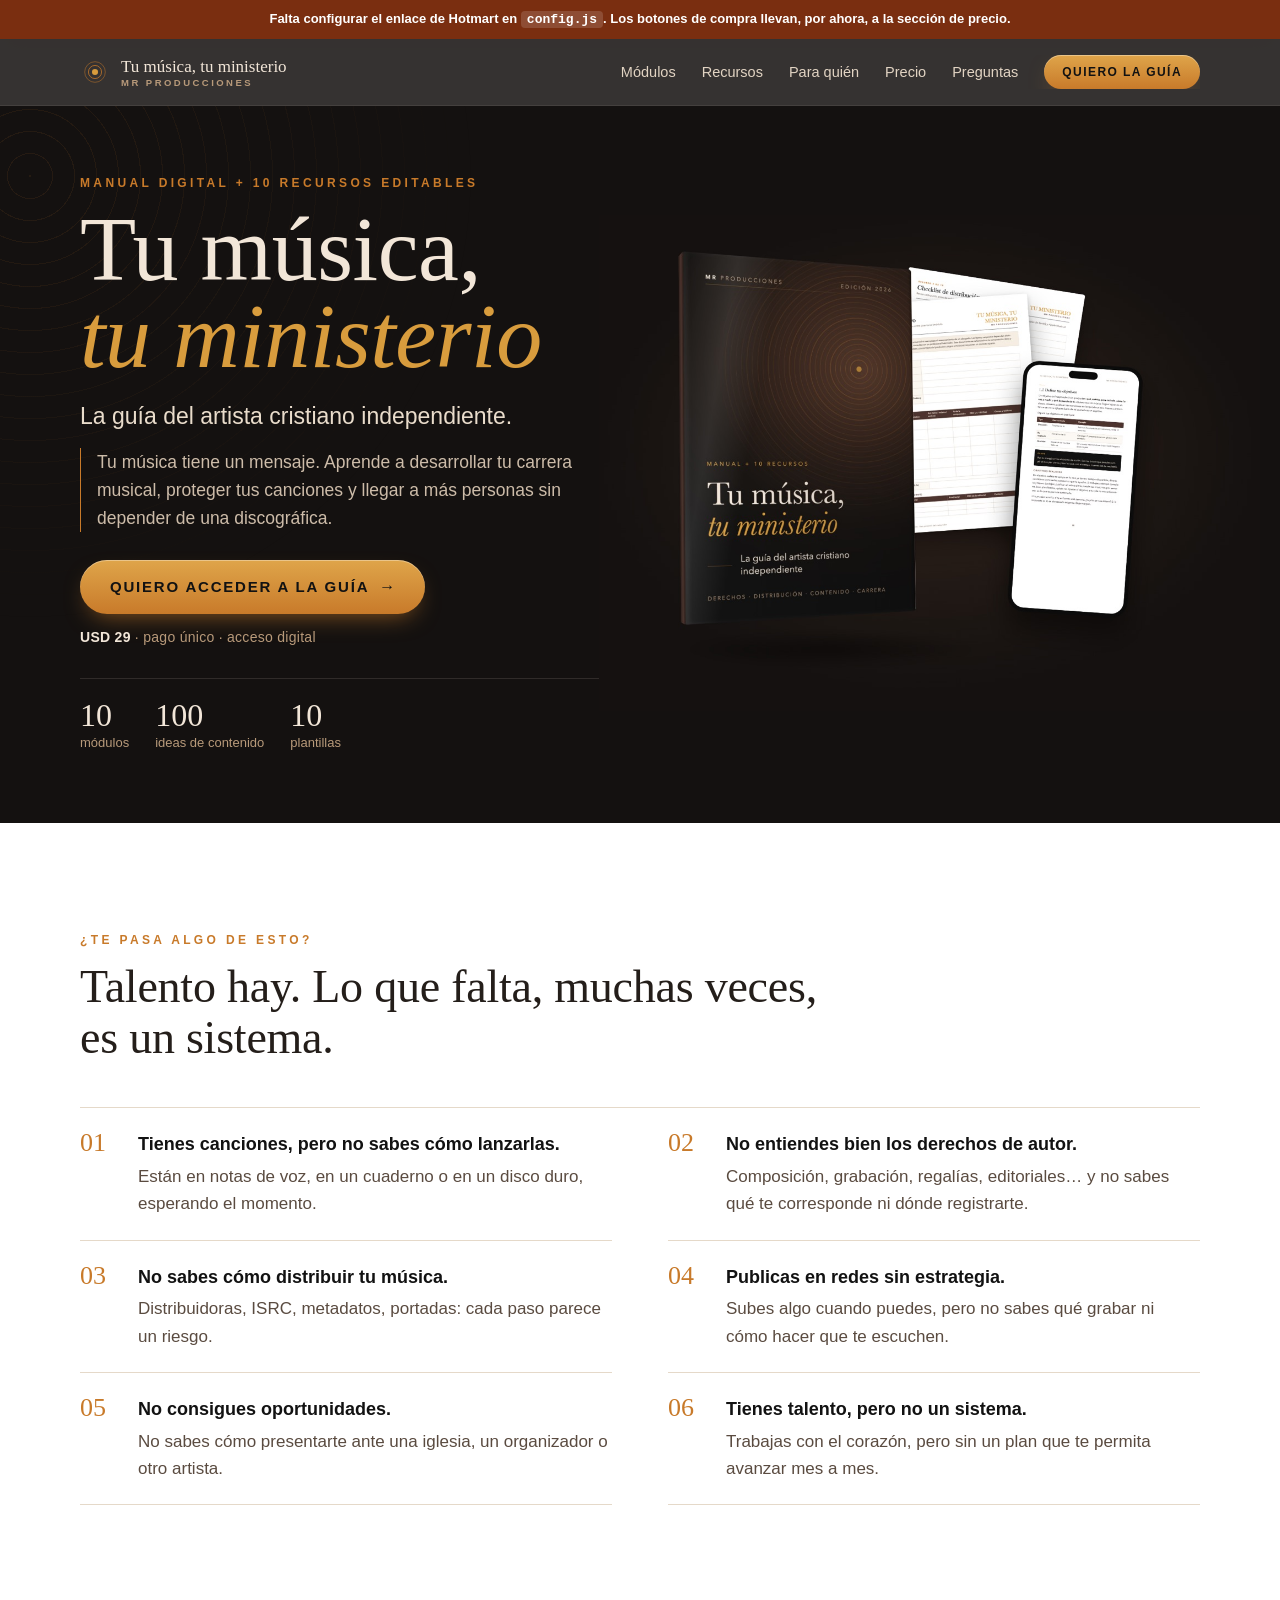
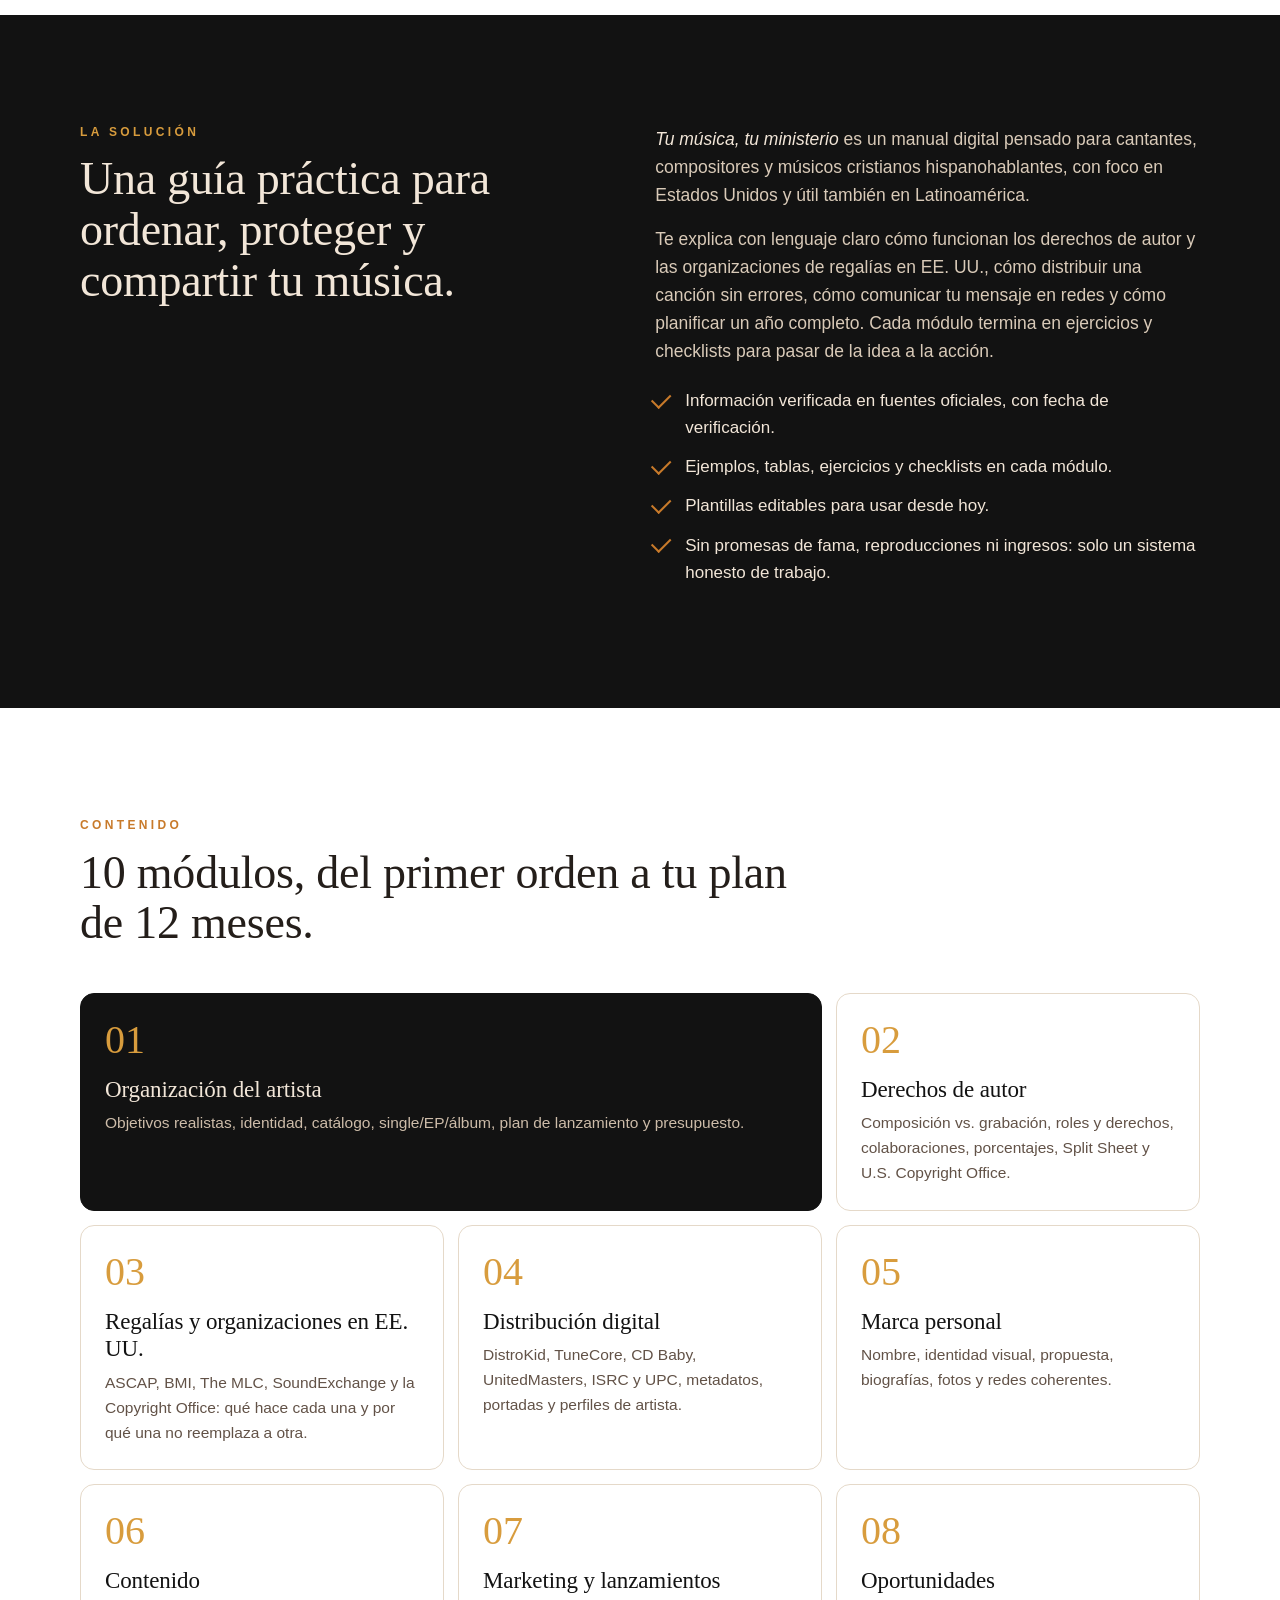
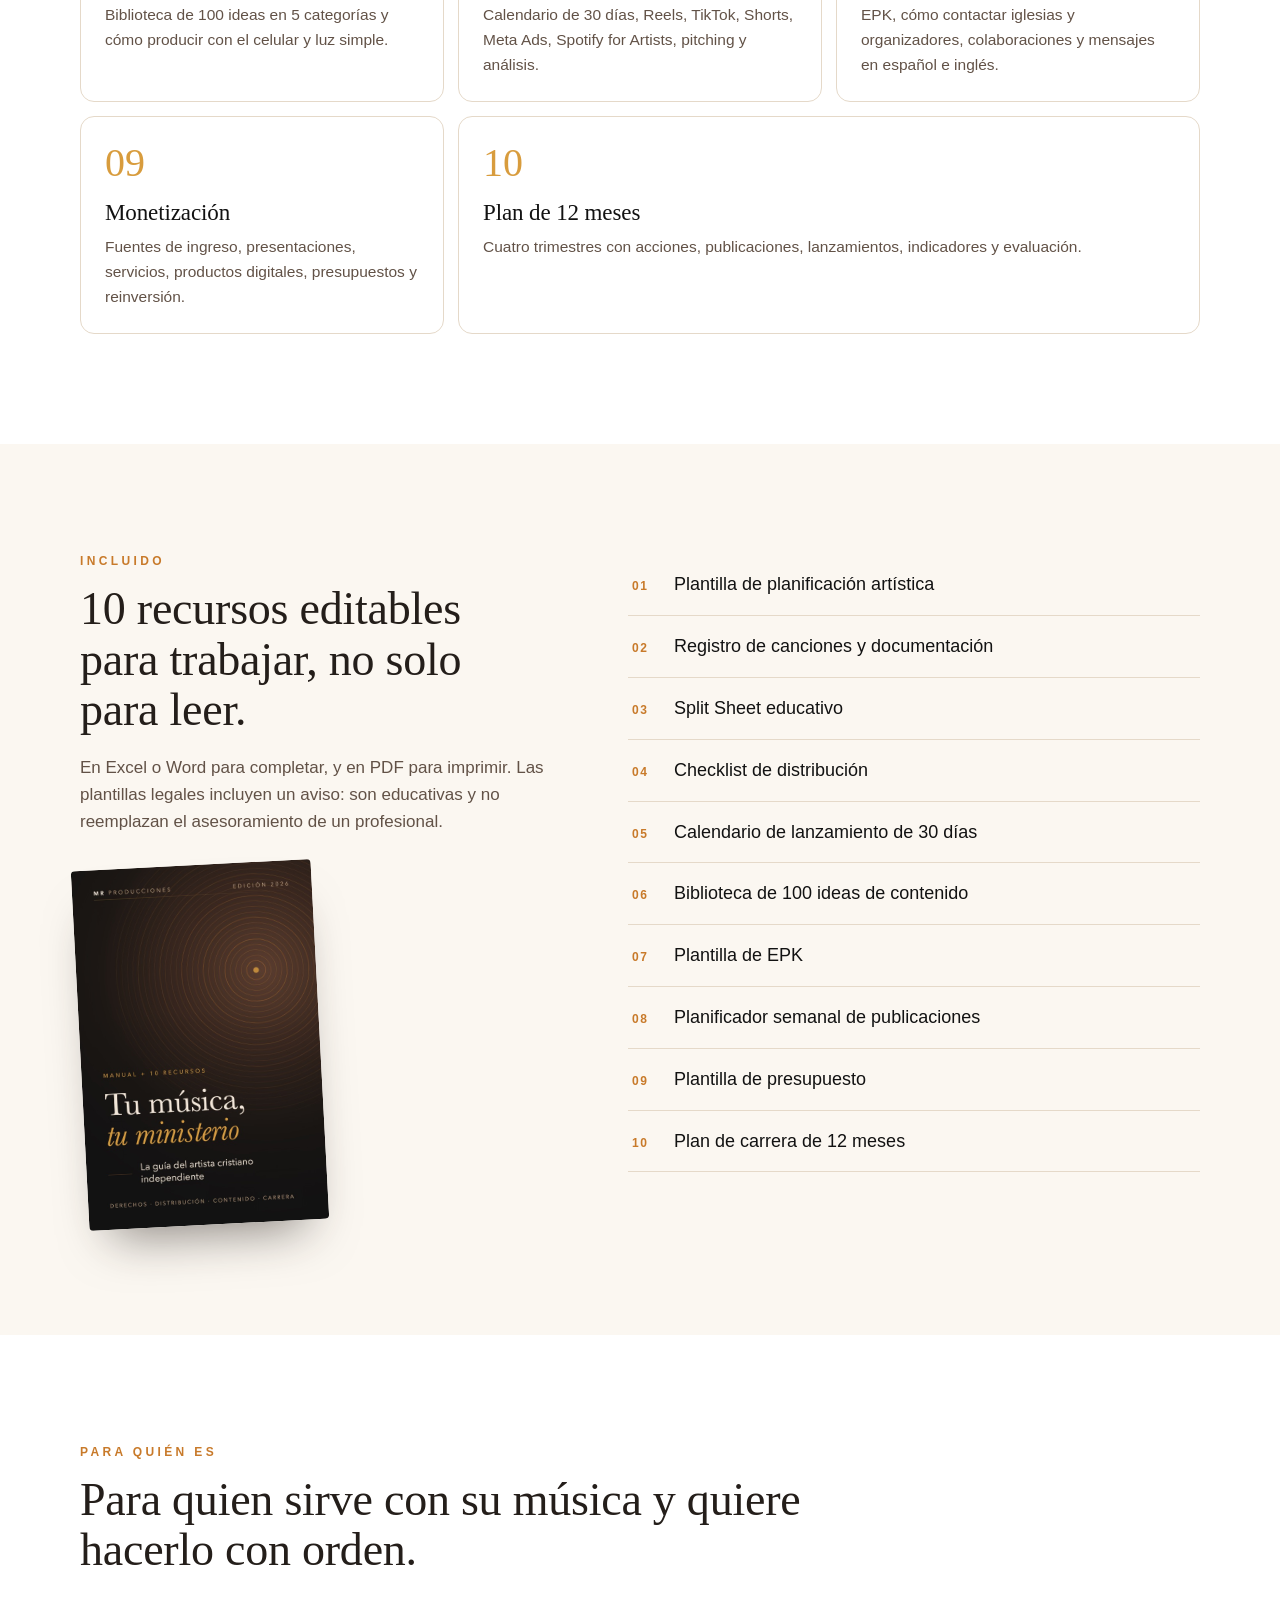
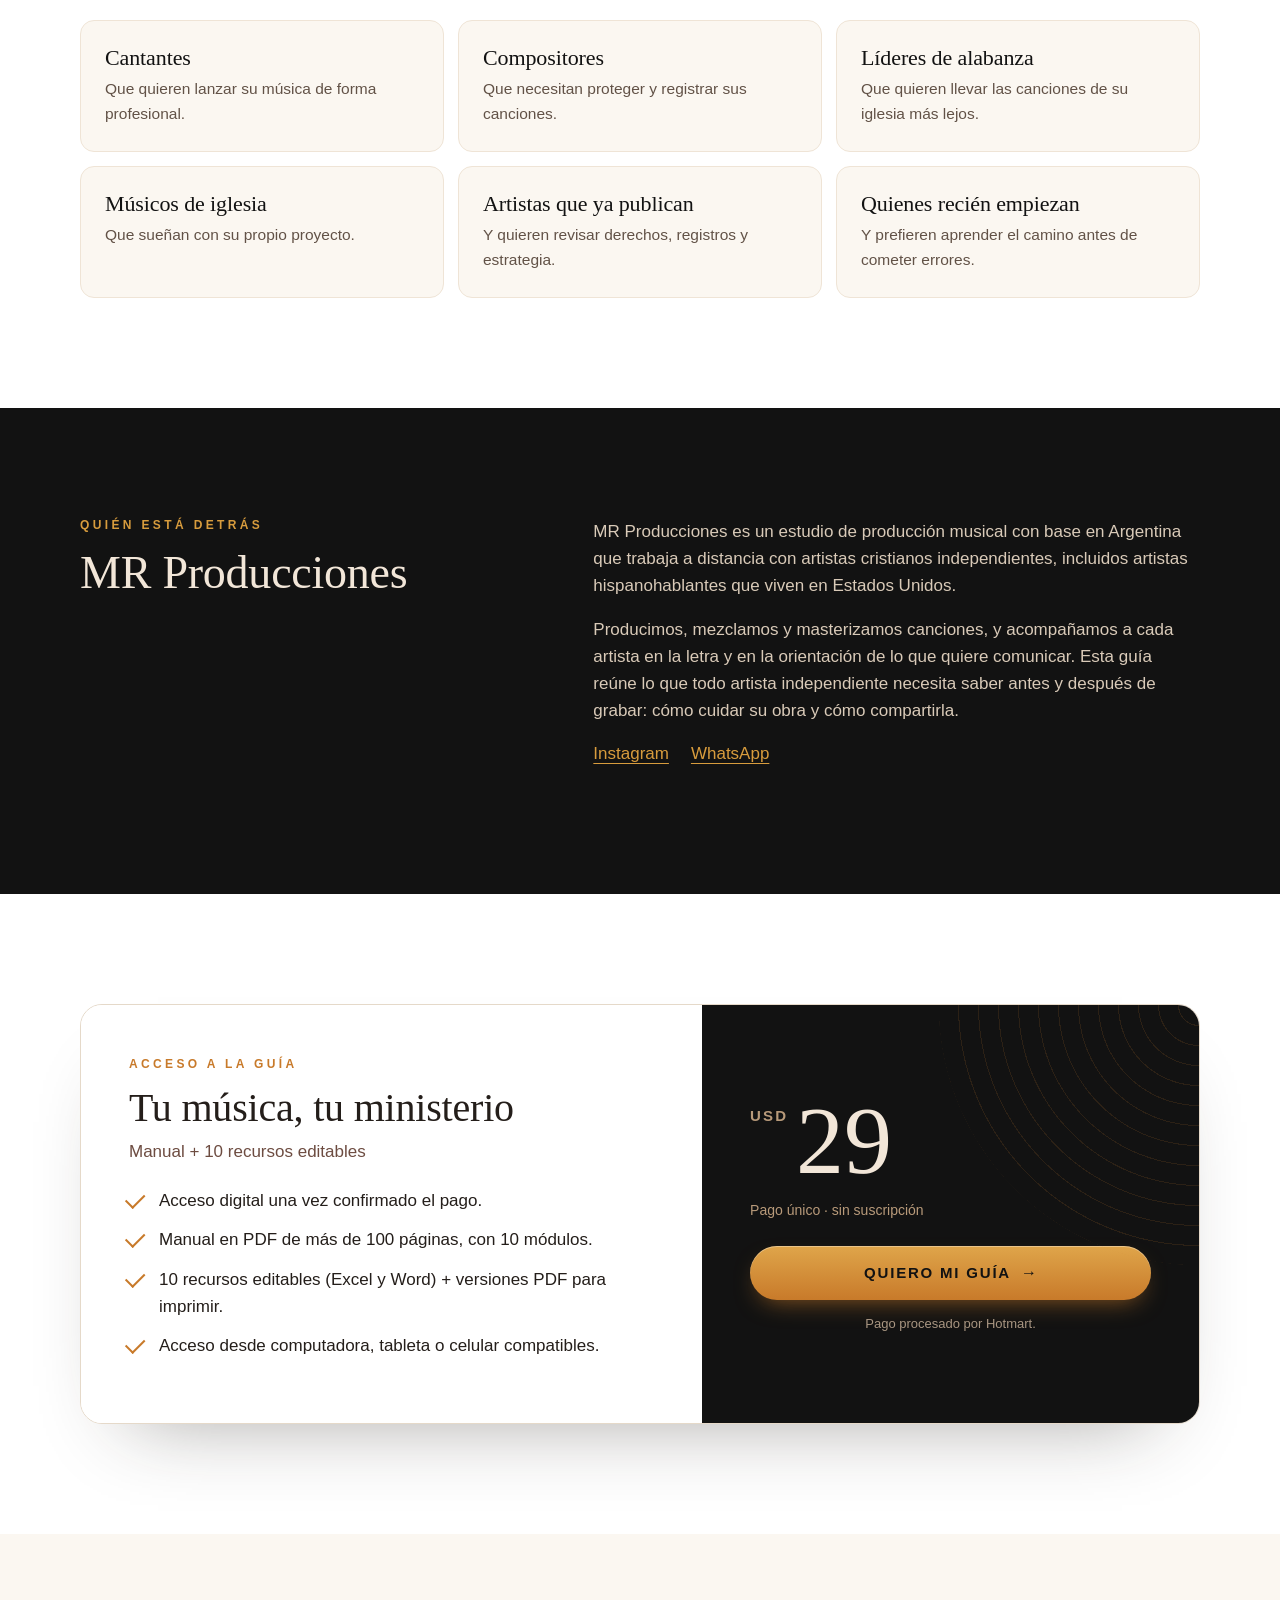
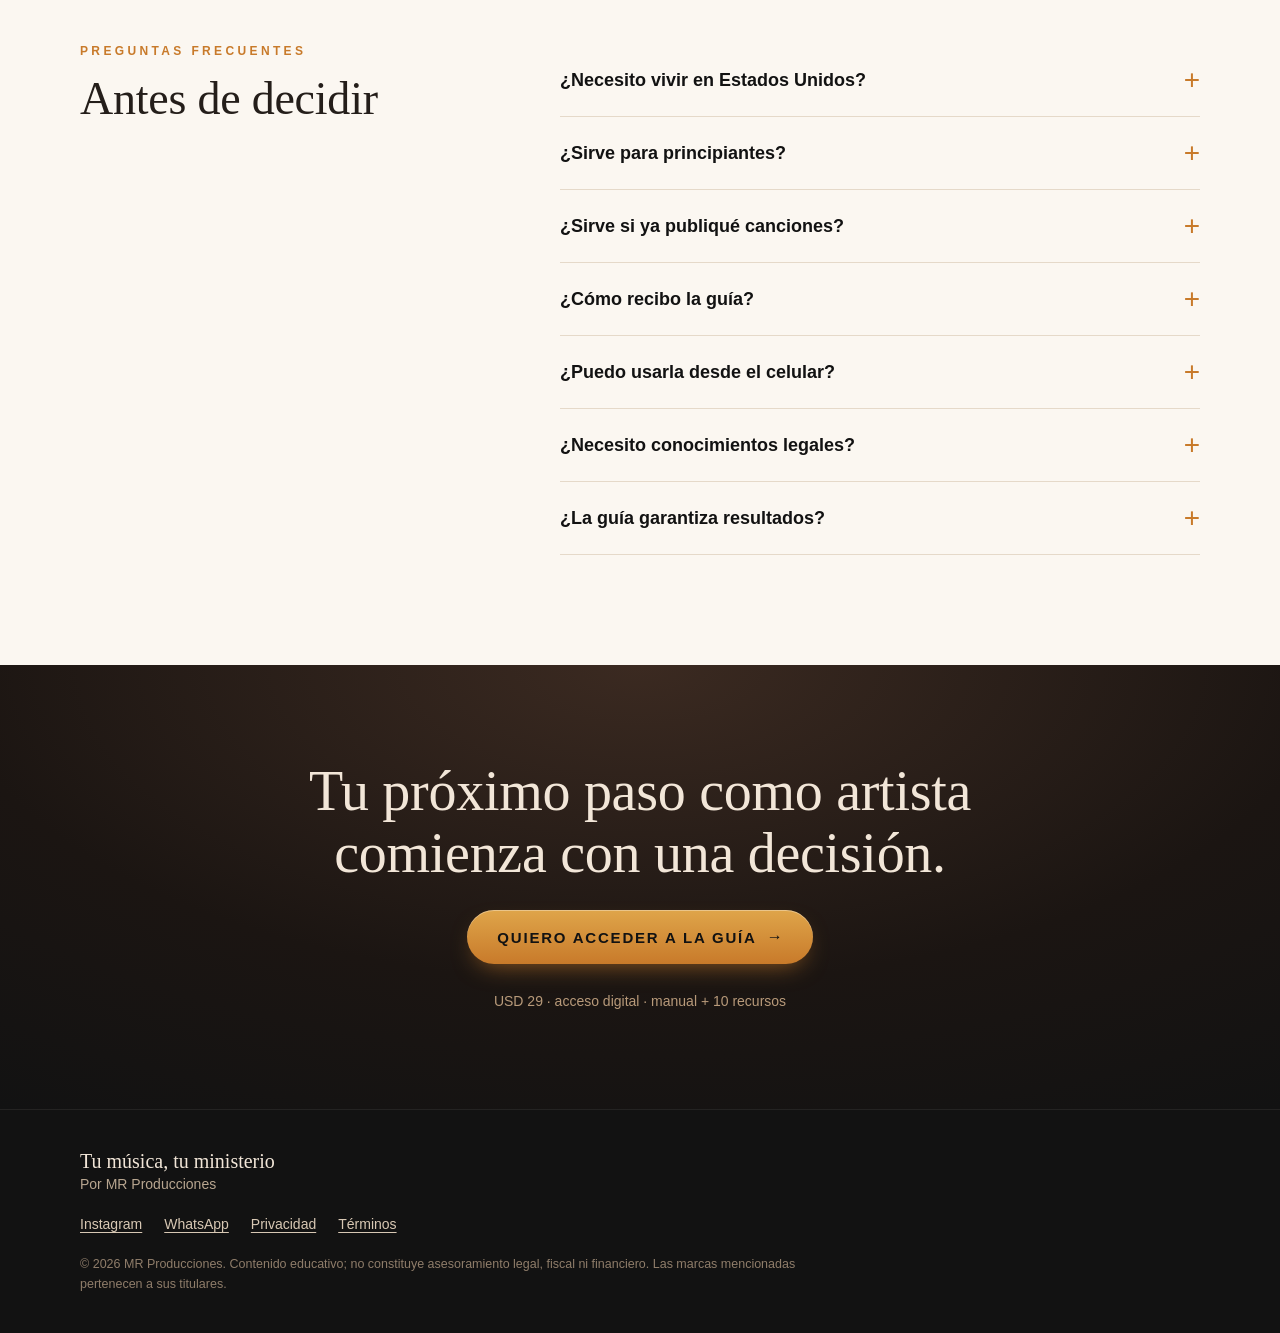
==== index.html @ f60f5663 "Landing Tu música, tu ministerio v1" ====
<!doctype html>
<html lang="es">
<head>
<meta charset="utf-8">
<meta name="viewport" content="width=device-width, initial-scale=1, viewport-fit=cover">
<title>Tu música, tu ministerio — La guía del artista cristiano independiente | MR Producciones</title>
<meta name="description" content="Manual digital de más de 100 páginas y 10 recursos editables para artistas cristianos independientes: derechos de autor, regalías en EE. UU., distribución digital, contenido, lanzamientos y un plan de 12 meses.">
<meta name="theme-color" content="#141110">
<meta name="robots" content="index, follow">
<!-- Open Graph: reemplazá https://mateoemanuelrodriguez0706-hue.github.io/tu-musica-tu-ministerio por la dirección pública final (ver INSTRUCCIONES_PUBLICACION.md) -->
<meta property="og:type" content="website">
<meta property="og:locale" content="es_LA">
<meta property="og:site_name" content="MR Producciones">
<meta property="og:title" content="Tu música, tu ministerio — La guía del artista cristiano independiente">
<meta property="og:description" content="Aprende a proteger tus canciones, distribuir tu música y desarrollar tu carrera sin depender de una discográfica. Manual + 10 recursos.">
<meta property="og:image" content="https://mateoemanuelrodriguez0706-hue.github.io/tu-musica-tu-ministerio/og.jpg">
<meta property="og:image:width" content="1200">
<meta property="og:image:height" content="630">
<meta property="og:url" content="https://mateoemanuelrodriguez0706-hue.github.io/tu-musica-tu-ministerio/">
<meta name="twitter:card" content="summary_large_image">
<link rel="icon" href="favicon.svg" type="image/svg+xml">
<link rel="icon" href="favicon-32.png" sizes="32x32" type="image/png">
<link rel="apple-touch-icon" href="apple-touch-icon.png">
<link rel="preload" href="mockup.jpg" as="image">
<link rel="stylesheet" href="estilos.css?v=1">
<script src="config.js?v=2"></script>
<script type="application/ld+json">
{"@context":"https://schema.org","@type":"Product","name":"Tu música, tu ministerio — La guía del artista cristiano independiente","brand":{"@type":"Brand","name":"MR Producciones"},"description":"Manual digital en PDF y 10 recursos editables para artistas cristianos independientes.","image":"portada.jpg","offers":{"@type":"Offer","price":"29","priceCurrency":"USD","availability":"https://schema.org/InStock"}}
</script>
</head>
<body>
<a class="skip" href="#contenido">Saltar al contenido</a>
<div class="dev-aviso" id="devAviso" hidden>Falta configurar el enlace de Hotmart en <code>config.js</code>. Los botones de compra llevan, por ahora, a la sección de precio.</div>

<header class="nav" id="nav">
  <div class="wrap nav-in">
    <a class="logo" href="#inicio" aria-label="Tu música, tu ministerio — inicio">
      <svg viewBox="0 0 64 64" aria-hidden="true"><g fill="none" stroke="#C87A2A"><circle cx="32" cy="32" r="22" stroke-opacity=".5" stroke-width="2"/><circle cx="32" cy="32" r="14" stroke-opacity=".8" stroke-width="2"/></g><circle cx="32" cy="32" r="6.5" fill="#D89C3D"/></svg>
      <span><b>Tu música, tu ministerio</b><small>MR Producciones</small></span>
    </a>
    <button class="menu-btn" id="menuBtn" aria-expanded="false" aria-controls="menu"><span></span><span></span><span class="sr">Abrir menú</span></button>
    <nav class="menu" id="menu" aria-label="Secciones">
      <a href="#modulos">Módulos</a>
      <a href="#recursos">Recursos</a>
      <a href="#para-quien">Para quién</a>
      <a href="#precio">Precio</a>
      <a href="#preguntas">Preguntas</a>
      <a class="btn btn-sm" data-cta="menu" href="#precio">Quiero la guía</a>
    </nav>
  </div>
</header>

<main id="contenido">
<!-- 1. HERO -->
<section class="hero" id="inicio">
  <div class="wrap hero-grid">
    <div class="hero-txt">
      <p class="kicker">Manual digital + 10 recursos editables</p>
      <h1>Tu música,<em>tu ministerio</em></h1>
      <p class="hero-sub">La guía del artista cristiano independiente.</p>
      <p class="hero-lead">Tu música tiene un mensaje. Aprende a desarrollar tu carrera musical, proteger tus canciones y llegar a más personas sin depender de una discográfica.</p>
      <div class="hero-cta">
        <a class="btn btn-lg" data-cta="hero" href="#precio">Quiero acceder a la guía</a>
        <p class="hero-price"><span data-precio>USD 29</span> · pago único · acceso digital</p>
      </div>
      <ul class="hero-facts" aria-label="Qué incluye">
        <li><b>10</b> módulos</li><li><b>100</b> ideas de contenido</li><li><b>10</b> plantillas</li>
      </ul>
    </div>
    <div class="hero-img">
      <img src="mockup.jpg" width="1200" height="900" alt="Manual «Tu música, tu ministerio» junto a dos plantillas impresas y un celular mostrando una página del manual" fetchpriority="high">
    </div>
  </div>
</section>

<!-- 2. PROBLEMAS -->
<section class="sec claro" id="problemas">
  <div class="wrap">
    <div class="sec-head">
      <p class="kicker">¿Te pasa algo de esto?</p>
      <h2>Talento hay. Lo que falta, muchas veces, es un sistema.</h2>
    </div>
    <ol class="probs">
      <li><span>01</span><p><b>Tienes canciones, pero no sabes cómo lanzarlas.</b> Están en notas de voz, en un cuaderno o en un disco duro, esperando el momento.</p></li>
      <li><span>02</span><p><b>No entiendes bien los derechos de autor.</b> Composición, grabación, regalías, editoriales… y no sabes qué te corresponde ni dónde registrarte.</p></li>
      <li><span>03</span><p><b>No sabes cómo distribuir tu música.</b> Distribuidoras, ISRC, metadatos, portadas: cada paso parece un riesgo.</p></li>
      <li><span>04</span><p><b>Publicas en redes sin estrategia.</b> Subes algo cuando puedes, pero no sabes qué grabar ni cómo hacer que te escuchen.</p></li>
      <li><span>05</span><p><b>No consigues oportunidades.</b> No sabes cómo presentarte ante una iglesia, un organizador o otro artista.</p></li>
      <li><span>06</span><p><b>Tienes talento, pero no un sistema.</b> Trabajas con el corazón, pero sin un plan que te permita avanzar mes a mes.</p></li>
    </ol>
  </div>
</section>

<!-- 3. SOLUCIÓN -->
<section class="sec oscuro" id="solucion">
  <div class="wrap sol-grid">
    <div>
      <p class="kicker">La solución</p>
      <h2>Una guía práctica para ordenar, proteger y compartir tu música.</h2>
    </div>
    <div class="sol-txt">
      <p><em>Tu música, tu ministerio</em> es un manual digital pensado para cantantes, compositores y músicos cristianos hispanohablantes, con foco en Estados Unidos y útil también en Latinoamérica.</p>
      <p>Te explica con lenguaje claro cómo funcionan los derechos de autor y las organizaciones de regalías en EE. UU., cómo distribuir una canción sin errores, cómo comunicar tu mensaje en redes y cómo planificar un año completo. Cada módulo termina en ejercicios y checklists para pasar de la idea a la acción.</p>
      <ul class="tick">
        <li>Información verificada en fuentes oficiales, con fecha de verificación.</li>
        <li>Ejemplos, tablas, ejercicios y checklists en cada módulo.</li>
        <li>Plantillas editables para usar desde hoy.</li>
        <li>Sin promesas de fama, reproducciones ni ingresos: solo un sistema honesto de trabajo.</li>
      </ul>
    </div>
  </div>
</section>

<!-- 4. MÓDULOS -->
<section class="sec claro" id="modulos">
  <div class="wrap">
    <div class="sec-head">
      <p class="kicker">Contenido</p>
      <h2>10 módulos, del primer orden a tu plan de 12 meses.</h2>
    </div>
    <div class="mods">
      <article class="mod"><span class="n">01</span><h3>Organización del artista</h3><p>Objetivos realistas, identidad, catálogo, single/EP/álbum, plan de lanzamiento y presupuesto.</p></article>
      <article class="mod"><span class="n">02</span><h3>Derechos de autor</h3><p>Composición vs. grabación, roles y derechos, colaboraciones, porcentajes, Split Sheet y U.S. Copyright Office.</p></article>
      <article class="mod"><span class="n">03</span><h3>Regalías y organizaciones en EE. UU.</h3><p>ASCAP, BMI, The MLC, SoundExchange y la Copyright Office: qué hace cada una y por qué una no reemplaza a otra.</p></article>
      <article class="mod"><span class="n">04</span><h3>Distribución digital</h3><p>DistroKid, TuneCore, CD Baby, UnitedMasters, ISRC y UPC, metadatos, portadas y perfiles de artista.</p></article>
      <article class="mod"><span class="n">05</span><h3>Marca personal</h3><p>Nombre, identidad visual, propuesta, biografías, fotos y redes coherentes.</p></article>
      <article class="mod"><span class="n">06</span><h3>Contenido</h3><p>Biblioteca de 100 ideas en 5 categorías y cómo producir con el celular y luz simple.</p></article>
      <article class="mod"><span class="n">07</span><h3>Marketing y lanzamientos</h3><p>Calendario de 30 días, Reels, TikTok, Shorts, Meta Ads, Spotify for Artists, pitching y análisis.</p></article>
      <article class="mod"><span class="n">08</span><h3>Oportunidades</h3><p>EPK, cómo contactar iglesias y organizadores, colaboraciones y mensajes en español e inglés.</p></article>
      <article class="mod"><span class="n">09</span><h3>Monetización</h3><p>Fuentes de ingreso, presentaciones, servicios, productos digitales, presupuestos y reinversión.</p></article>
      <article class="mod"><span class="n">10</span><h3>Plan de 12 meses</h3><p>Cuatro trimestres con acciones, publicaciones, lanzamientos, indicadores y evaluación.</p></article>
    </div>
  </div>
</section>

<!-- 5. RECURSOS -->
<section class="sec crema" id="recursos">
  <div class="wrap rec-grid">
    <div class="rec-head">
      <p class="kicker">Incluido</p>
      <h2>10 recursos editables para trabajar, no solo para leer.</h2>
      <p>En Excel o Word para completar, y en PDF para imprimir. Las plantillas legales incluyen un aviso: son educativas y no reemplazan el asesoramiento de un profesional.</p>
      <img src="portada.jpg" width="600" height="900" alt="Portada del manual Tu música, tu ministerio" loading="lazy" class="rec-cover">
    </div>
    <ol class="recs">
      <li><span>01</span>Plantilla de planificación artística</li>
      <li><span>02</span>Registro de canciones y documentación</li>
      <li><span>03</span>Split Sheet educativo</li>
      <li><span>04</span>Checklist de distribución</li>
      <li><span>05</span>Calendario de lanzamiento de 30 días</li>
      <li><span>06</span>Biblioteca de 100 ideas de contenido</li>
      <li><span>07</span>Plantilla de EPK</li>
      <li><span>08</span>Planificador semanal de publicaciones</li>
      <li><span>09</span>Plantilla de presupuesto</li>
      <li><span>10</span>Plan de carrera de 12 meses</li>
    </ol>
  </div>
</section>

<!-- 6. PARA QUIÉN -->
<section class="sec claro" id="para-quien">
  <div class="wrap">
    <div class="sec-head">
      <p class="kicker">Para quién es</p>
      <h2>Para quien sirve con su música y quiere hacerlo con orden.</h2>
    </div>
    <ul class="who">
      <li><h3>Cantantes</h3><p>Que quieren lanzar su música de forma profesional.</p></li>
      <li><h3>Compositores</h3><p>Que necesitan proteger y registrar sus canciones.</p></li>
      <li><h3>Líderes de alabanza</h3><p>Que quieren llevar las canciones de su iglesia más lejos.</p></li>
      <li><h3>Músicos de iglesia</h3><p>Que sueñan con su propio proyecto.</p></li>
      <li><h3>Artistas que ya publican</h3><p>Y quieren revisar derechos, registros y estrategia.</p></li>
      <li><h3>Quienes recién empiezan</h3><p>Y prefieren aprender el camino antes de cometer errores.</p></li>
    </ul>
  </div>
</section>

<!-- 7. SOBRE MR -->
<section class="sec oscuro" id="sobre">
  <div class="wrap sobre-grid">
    <div><p class="kicker">Quién está detrás</p><h2>MR Producciones</h2></div>
    <div class="sobre-txt">
      <p>MR Producciones es un estudio de producción musical con base en Argentina que trabaja a distancia con artistas cristianos independientes, incluidos artistas hispanohablantes que viven en Estados Unidos.</p>
      <p>Producimos, mezclamos y masterizamos canciones, y acompañamos a cada artista en la letra y en la orientación de lo que quiere comunicar. Esta guía reúne lo que todo artista independiente necesita saber antes y después de grabar: cómo cuidar su obra y cómo compartirla.</p>
      <p class="sobre-links"><a data-ig href="#" target="_blank" rel="noopener" hidden>Instagram</a><a data-wa href="#" target="_blank" rel="noopener" hidden>WhatsApp</a><a data-email href="#" hidden>Correo</a></p>
    </div>
  </div>
</section>

<!-- 8. PRECIO -->
<section class="sec claro" id="precio">
  <div class="wrap">
    <div class="precio-card">
      <div class="pc-izq">
        <p class="kicker">Acceso a la guía</p>
        <h2>Tu música, tu ministerio</h2>
        <p class="pc-sub">Manual + 10 recursos editables</p>
        <ul class="tick">
          <li>Acceso digital una vez confirmado el pago.</li>
          <li>Manual en PDF de más de 100 páginas, con 10 módulos.</li>
          <li>10 recursos editables (Excel y Word) + versiones PDF para imprimir.</li>
          <li>Acceso desde computadora, tableta o celular compatibles.</li>
        </ul>
      </div>
      <div class="pc-der">
        <p class="oferta" id="oferta" hidden></p>
        <p class="pc-reg" id="precioRegular" hidden></p>
        <p class="pc-precio"><span class="cur">USD</span><span class="num" data-precio-num>29</span></p>
        <p class="pc-nota">Pago único · sin suscripción</p>
        <a class="btn btn-lg btn-full" data-cta="precio" href="#precio">Quiero mi guía</a>
        <p class="pc-seg">Pago procesado por Hotmart.</p>
      </div>
    </div>
  </div>
</section>

<!-- 9. FAQ -->
<section class="sec crema" id="preguntas">
  <div class="wrap faq-grid">
    <div><p class="kicker">Preguntas frecuentes</p><h2>Antes de decidir</h2></div>
    <div class="faq">
      <details><summary>¿Necesito vivir en Estados Unidos?</summary><p>No. La guía explica con detalle el sistema de EE. UU. (Copyright Office, ASCAP, BMI, The MLC y SoundExchange) porque es donde vive gran parte del público objetivo, pero la distribución, la marca, el contenido, los lanzamientos, las oportunidades y la planificación sirven en cualquier país. Si vives fuera de EE. UU., la guía te indica qué averiguar en tu país.</p></details>
      <details><summary>¿Sirve para principiantes?</summary><p>Sí. Está escrita en lenguaje claro, con ejemplos y ejercicios. No necesitas experiencia previa en la industria.</p></details>
      <details><summary>¿Sirve si ya publiqué canciones?</summary><p>Sí. Te ayuda a revisar si tus canciones están bien registradas, si tus metadatos son consistentes, a ordenar tu catálogo y a planificar tus próximos lanzamientos.</p></details>
      <details><summary>¿Cómo recibo la guía?</summary><p>La compra se procesa en Hotmart. Una vez confirmado el pago, recibes el acceso al material digital por los medios que indica la plataforma.</p></details>
      <details><summary>¿Puedo usarla desde el celular?</summary><p>Sí. El manual está en PDF y se puede leer en celulares, tabletas y computadoras compatibles. Para completar las plantillas editables es más cómodo usar una computadora, aunque también puedes usar las versiones PDF para imprimir.</p></details>
      <details><summary>¿Necesito conocimientos legales?</summary><p>No. Los conceptos se explican desde cero. La guía es educativa y no reemplaza el asesoramiento de un abogado o contador para tu caso particular.</p></details>
      <details><summary>¿La guía garantiza resultados?</summary><p>No. Nadie puede garantizar reproducciones, seguidores, ingresos ni ingreso a playlists. La guía te da conocimiento, herramientas y un plan de trabajo; los resultados dependen de muchos factores, como la calidad de tus canciones, tu constancia y tu público.</p></details>
    </div>
  </div>
</section>

<!-- 10. CTA FINAL -->
<section class="final">
  <div class="wrap final-in">
    <h2>Tu próximo paso como artista comienza con una decisión.</h2>
    <a class="btn btn-lg" data-cta="final" href="#precio">Quiero acceder a la guía</a>
    <p><span data-precio>USD 29</span> · acceso digital · manual + 10 recursos</p>
  </div>
</section>
</main>

<footer class="foot">
  <div class="wrap foot-in">
    <div class="foot-brand"><b>Tu música, tu ministerio</b><span>Por MR Producciones</span></div>
    <div class="foot-links">
      <a data-ig href="#" target="_blank" rel="noopener" hidden>Instagram</a>
      <a data-wa href="#" target="_blank" rel="noopener" hidden>WhatsApp</a>
      <a data-email href="#" hidden>Contacto</a>
      <a href="privacidad.html">Privacidad</a>
      <a href="terminos.html">Términos</a>
      <button type="button" class="linklike" id="cookiePrefs" hidden>Preferencias de cookies</button>
    </div>
    <p class="foot-legal">© <span id="anio">2026</span> MR Producciones. Contenido educativo; no constituye asesoramiento legal, fiscal ni financiero. Las marcas mencionadas pertenecen a sus titulares.</p>
  </div>
</footer>

<div class="sticky-cta" id="stickyCta" aria-hidden="true">
  <span><b data-precio>USD 29</b> · Manual + 10 recursos</span>
  <a class="btn btn-sm" data-cta="sticky" href="#precio" tabindex="-1">Quiero mi guía</a>
</div>

<div class="cookies" id="cookies" role="dialog" aria-live="polite" aria-label="Aviso de cookies" hidden>
  <p>Usamos cookies de medición (como el píxel de Meta) para saber cómo se usa la página y mejorar nuestros anuncios. Solo se activan si aceptas. Más información en la <a href="privacidad.html">política de privacidad</a>.</p>
  <div><button class="btn btn-sm btn-ghost" id="ckNo">Rechazar</button><button class="btn btn-sm" id="ckSi">Aceptar</button></div>
</div>

<script src="main.js?v=1" defer></script>
</body>
</html>
---- estilos.css ----
/* Tu música, tu ministerio — landing (mobile-first) */
:root{
  --carbon:#121212; --noche:#141110; --grafito:#3A3A3A; --espresso:#4E342E; --cacao:#6D4C41;
  --ambar:#C87A2A; --dorado:#D89C3D; --arena:#B89A7A; --crema:#F2E6D8;
  --tinta:#241e1a; --papel:#FBF7F1; --linea:#E5D9C9;
  --serif:Baskerville,"Baskerville Old Face","Hoefler Text",Georgia,"Times New Roman",serif;
  --sans:"Avenir Next",Avenir,"Segoe UI",Roboto,"Helvetica Neue",Arial,sans-serif;
  --r:14px;
}
*{box-sizing:border-box}
html{scroll-behavior:smooth;-webkit-text-size-adjust:100%}
@media (prefers-reduced-motion:reduce){html{scroll-behavior:auto}*{transition:none!important;animation:none!important}}
body{margin:0;font:400 17px/1.6 var(--sans);color:var(--tinta);background:#fff;-webkit-font-smoothing:antialiased}
img{max-width:100%;height:auto;display:block}
a{color:inherit}
.wrap{width:min(1120px,100% - 40px);margin-inline:auto}
.sr{position:absolute;width:1px;height:1px;overflow:hidden;clip:rect(0 0 0 0)}
.skip{position:absolute;left:-999px;top:8px;background:#fff;padding:8px 12px;z-index:100}
.skip:focus{left:8px}
:focus-visible{outline:2px solid var(--dorado);outline-offset:3px;border-radius:4px}

.kicker{font:600 12px/1.3 var(--sans);letter-spacing:.28em;text-transform:uppercase;color:var(--ambar);margin:0 0 14px}
h1,h2,h3{font-family:var(--serif);font-weight:400;margin:0;letter-spacing:-.005em}
h2{font-size:clamp(30px,5.4vw,46px);line-height:1.1}
h3{font-size:22px;line-height:1.2}

/* botones */
.btn{display:inline-flex;align-items:center;justify-content:center;gap:10px;font:700 14px/1 var(--sans);letter-spacing:.12em;text-transform:uppercase;text-decoration:none;
  color:var(--carbon);background:linear-gradient(180deg,#DFA54A,#C87A2A);border:0;border-radius:999px;padding:16px 26px;cursor:pointer;
  box-shadow:0 10px 24px -10px rgba(200,122,42,.7),inset 0 1px 0 rgba(255,255,255,.35);transition:transform .15s ease,box-shadow .15s ease,filter .15s}
.btn:hover{transform:translateY(-1px);filter:brightness(1.05);box-shadow:0 14px 28px -10px rgba(200,122,42,.8),inset 0 1px 0 rgba(255,255,255,.35)}
.btn:active{transform:translateY(0)}
.btn::after{content:"→";font-size:16px;letter-spacing:0;transition:transform .15s}
.btn:hover::after{transform:translateX(3px)}
.btn-sm{padding:11px 18px;font-size:12px}
.btn-sm::after{display:none}
.btn-lg{padding:19px 30px;font-size:15px}
.btn-full{width:100%}
.btn-ghost{background:transparent;color:var(--crema);box-shadow:inset 0 0 0 1px rgba(242,230,216,.4)}
.linklike{background:none;border:0;padding:0;font:inherit;color:inherit;text-decoration:underline;cursor:pointer}

/* aviso de configuración */
.dev-aviso{background:#7a2e10;color:#fff;font:600 13px/1.4 var(--sans);padding:10px 20px;text-align:center}
.dev-aviso code{background:rgba(255,255,255,.15);padding:1px 6px;border-radius:4px}

/* navegación */
.nav{position:sticky;top:0;z-index:50;background:rgba(20,17,16,.86);backdrop-filter:saturate(1.3) blur(12px);-webkit-backdrop-filter:saturate(1.3) blur(12px);border-bottom:1px solid rgba(242,230,216,.08);color:var(--crema)}
.nav-in{display:flex;align-items:center;justify-content:space-between;height:66px}
.logo{display:flex;align-items:center;gap:11px;text-decoration:none}
.logo svg{width:30px;height:30px;flex:none}
.logo span{display:flex;flex-direction:column;line-height:1.15}
.logo b{font:400 17px var(--serif)}
.logo small{font:600 9.5px var(--sans);letter-spacing:.26em;text-transform:uppercase;color:var(--arena)}
.menu-btn{position:relative;width:44px;height:44px;border:0;background:none;padding:0;cursor:pointer}
.menu-btn span:not(.sr){position:absolute;left:11px;right:11px;height:1.5px;background:var(--crema);transition:transform .2s,top .2s}
.menu-btn span:nth-child(1){top:18px}
.menu-btn span:nth-child(2){top:25px}
.menu-btn[aria-expanded="true"] span:nth-child(1){top:21.5px;transform:rotate(45deg)}
.menu-btn[aria-expanded="true"] span:nth-child(2){top:21.5px;transform:rotate(-45deg)}
.menu{position:absolute;top:100%;left:0;right:0;max-height:calc(100vh - 66px);overflow:auto;background:var(--noche);padding:12px 20px 24px;display:none;flex-direction:column;gap:4px;border-bottom:1px solid rgba(242,230,216,.1)}
.menu.open{display:flex}
.menu a:not(.btn){text-decoration:none;padding:13px 0;font-size:17px;border-bottom:1px solid rgba(242,230,216,.08)}
.menu .btn{margin-top:14px}
@media (min-width:900px){
  .menu-btn{display:none}
  .menu{position:static;display:flex;flex-direction:row;align-items:center;gap:26px;padding:0;background:none;border:0}
  .menu a:not(.btn){padding:0;border:0;font-size:14.5px;color:#e2d4c3}
  .menu a:not(.btn):hover{color:#fff}
  .menu .btn{margin:0}
}

/* hero */
.hero{background:var(--noche);color:var(--crema);overflow:hidden;position:relative}
.hero::before{content:"";position:absolute;width:900px;height:900px;left:-420px;top:-380px;border-radius:50%;
  background:repeating-radial-gradient(circle,rgba(200,122,42,.10) 0 1px,transparent 1px 22px);mask-image:radial-gradient(closest-side,#000,transparent);-webkit-mask-image:radial-gradient(closest-side,#000,transparent);pointer-events:none}
.hero-grid{display:grid;gap:12px;padding:46px 0 40px;position:relative}
.hero h1{font-size:clamp(48px,11vw,92px);line-height:.95;color:var(--crema)}
.hero h1 em{display:block;color:var(--dorado);font-style:italic}
.hero-sub{font:400 clamp(19px,2.6vw,23px)/1.35 var(--sans);color:#e9dccb;margin:20px 0 0}
.hero-lead{font-size:17.5px;color:#cdbca9;max-width:520px;margin:16px 0 0;padding-left:16px;border-left:1.5px solid var(--ambar)}
.hero-cta{margin-top:28px;display:flex;flex-direction:column;align-items:flex-start;gap:12px}
.hero-price{margin:0;font-size:14px;color:var(--arena);letter-spacing:.02em}
.hero-price span{color:var(--crema);font-weight:600}
.hero-facts{list-style:none;padding:0;margin:30px 0 0;display:flex;gap:26px;border-top:1px solid rgba(242,230,216,.12);padding-top:20px}
.hero-facts li{font-size:13px;color:var(--arena);line-height:1.2}
.hero-facts b{display:block;font:400 32px/1 var(--serif);color:var(--crema);margin-bottom:4px}
.hero-img{margin:6px -20px 0}
.hero-img img{width:100%}
@media (min-width:960px){
  .hero-grid{grid-template-columns:1fr 1.1fr;align-items:center;gap:10px;padding:70px 0 72px}
  .hero-img{margin:0 -60px 0 -20px}
}

/* secciones */
.sec{padding:76px 0}
@media (min-width:900px){.sec{padding:110px 0}}
.claro{background:#fff}
.crema{background:var(--papel)}
.oscuro{background:var(--carbon);color:var(--crema)}
.oscuro .kicker{color:var(--dorado)}
.sec-head{max-width:760px;margin-bottom:44px}

/* problemas */
.probs{list-style:none;margin:0;padding:0;display:grid;gap:0;border-top:1px solid var(--linea)}
.probs li{display:grid;grid-template-columns:52px 1fr;gap:6px;padding:22px 0;border-bottom:1px solid var(--linea)}
.probs span{font:400 26px/1 var(--serif);color:var(--ambar)}
.probs p{margin:0;color:#5a4b40}
.probs b{display:block;color:var(--carbon);font-weight:600;font-size:18px;margin-bottom:4px}
@media (min-width:800px){.probs{grid-template-columns:1fr 1fr;column-gap:56px}.probs li:nth-child(2){border-top:0}}

/* solución */
.sol-grid{display:grid;gap:28px}
.sol-txt p{color:#d9cab8;margin:0 0 16px;font-size:17.5px}
.sol-txt em{color:var(--crema)}
.tick{list-style:none;padding:0;margin:22px 0 0}
.tick li{position:relative;padding-left:30px;margin:0 0 12px}
.tick li::before{content:"";position:absolute;left:0;top:.52em;width:16px;height:9px;border-left:2px solid var(--ambar);border-bottom:2px solid var(--ambar);transform:rotate(-45deg) translateY(-4px)}
@media (min-width:900px){.sol-grid{grid-template-columns:1fr 1.1fr;gap:80px}}

/* módulos */
.mods{display:grid;gap:14px}
.mod{position:relative;padding:26px 24px 24px;border:1px solid var(--linea);border-radius:var(--r);background:#fff;transition:border-color .2s,transform .2s}
.mod:hover{border-color:var(--arena);transform:translateY(-2px)}
.mod .n{display:block;font:400 40px/1 var(--serif);color:var(--dorado);margin-bottom:16px}
.mod h3{font-size:23px;color:var(--carbon);margin-bottom:8px}
.mod p{margin:0;font-size:15.5px;color:#625247}
@media (min-width:640px){.mods{grid-template-columns:1fr 1fr}}
@media (min-width:1000px){.mods{grid-template-columns:repeat(3,1fr)}.mod:nth-child(1){grid-column:span 2;background:var(--carbon);color:var(--crema);border-color:var(--carbon)}.mod:nth-child(1) h3{color:var(--crema)}.mod:nth-child(1) p{color:#cdbca9}.mod:nth-child(10){grid-column:span 2}}

/* recursos */
.rec-grid{display:grid;gap:36px}
.rec-head p:not(.kicker){color:#625247;margin:18px 0 0}
.rec-cover{width:200px;margin-top:30px;border-radius:4px;box-shadow:0 30px 50px -24px rgba(36,30,26,.55);transform:rotate(-3deg)}
.recs{list-style:none;margin:0;padding:0;counter-reset:r}
.recs li{display:flex;align-items:baseline;gap:18px;padding:16px 4px;border-bottom:1px solid var(--linea);font-size:18px;color:var(--carbon)}
.recs span{font:600 12px var(--sans);letter-spacing:.14em;color:var(--ambar);flex:none;width:24px}
@media (min-width:900px){.rec-grid{grid-template-columns:.9fr 1.1fr;gap:80px;align-items:start}.rec-cover{width:240px}}

/* para quién */
.who{list-style:none;margin:0;padding:0;display:grid;gap:14px}
.who li{padding:24px;border-radius:var(--r);background:var(--papel);border:1px solid #efe4d6}
.who h3{font-size:22px;color:var(--carbon);margin-bottom:6px}
.who p{margin:0;color:#625247;font-size:15.5px}
@media (min-width:640px){.who{grid-template-columns:1fr 1fr}}
@media (min-width:1000px){.who{grid-template-columns:repeat(3,1fr)}}

/* sobre */
.sobre-grid{display:grid;gap:24px}
.sobre-txt p{color:#d9cab8;margin:0 0 16px}
.sobre-links{display:flex;gap:22px;flex-wrap:wrap}
.sobre-links a{color:var(--dorado);text-underline-offset:4px}
@media (min-width:900px){.sobre-grid{grid-template-columns:1fr 1.4fr;gap:80px}}

/* precio */
.precio-card{display:grid;border-radius:22px;overflow:hidden;border:1px solid var(--linea);box-shadow:0 40px 80px -50px rgba(36,30,26,.45)}
.pc-izq{padding:34px 26px;background:#fff}
.pc-izq h2{font-size:clamp(30px,4.6vw,40px)}
.pc-sub{margin:8px 0 0;color:var(--cacao)}
.pc-der{padding:34px 26px;background:var(--carbon);color:var(--crema);display:flex;flex-direction:column;justify-content:center;position:relative;overflow:hidden}
.pc-der::before{content:"";position:absolute;width:520px;height:520px;right:-260px;top:-260px;border-radius:50%;background:repeating-radial-gradient(circle,rgba(200,122,42,.14) 0 1px,transparent 1px 20px);pointer-events:none}
.pc-precio{margin:0;display:flex;align-items:flex-start;gap:8px;line-height:1}
.pc-precio .cur{font:600 15px var(--sans);letter-spacing:.14em;color:var(--arena);margin-top:14px}
.pc-precio .num{font:400 96px/1 var(--serif);color:var(--crema)}
.pc-reg{margin:0 0 6px;color:var(--arena);font-size:14px}
.pc-reg s{color:#a99682}
.oferta{margin:0 0 16px;font:600 12px/1.4 var(--sans);letter-spacing:.08em;text-transform:uppercase;color:var(--dorado)}
.pc-nota{margin:10px 0 24px;color:var(--arena);font-size:14px}
.pc-seg{margin:14px 0 0;font-size:13px;color:#a99682;text-align:center}
@media (min-width:860px){.precio-card{grid-template-columns:1.25fr 1fr}.pc-izq,.pc-der{padding:52px 48px}}

/* faq */
.faq-grid{display:grid;gap:26px}
.faq details{border-bottom:1px solid var(--linea);padding:4px 0}
.faq summary{cursor:pointer;list-style:none;display:flex;justify-content:space-between;align-items:center;gap:16px;padding:18px 0;font:600 18px/1.35 var(--sans);color:var(--carbon)}
.faq summary::-webkit-details-marker{display:none}
.faq summary::after{content:"+";font:300 28px/1 var(--sans);color:var(--ambar);transition:transform .2s;flex:none}
.faq details[open] summary::after{transform:rotate(45deg)}
.faq details p{margin:0 0 20px;color:#5a4b40;max-width:680px}
@media (min-width:900px){.faq-grid{grid-template-columns:1fr 1.6fr;gap:80px}}

/* cta final */
.final{background:radial-gradient(90% 120% at 50% 0%,#3b2a21 0%,#1b1512 60%,#121212 100%);color:var(--crema);text-align:center;padding:96px 0}
.final-in{display:flex;flex-direction:column;align-items:center;gap:26px}
.final h2{max-width:760px;font-size:clamp(32px,6vw,56px)}
.final p{margin:0;color:var(--arena);font-size:14px}

/* footer */
.foot{background:var(--carbon);color:#b8a690;border-top:1px solid rgba(242,230,216,.08);padding:40px 0 110px;font-size:14px}
@media (min-width:900px){.foot{padding-bottom:40px}}
.foot-in{display:grid;gap:18px}
.foot-brand{display:flex;flex-direction:column}
.foot-brand b{font:400 20px var(--serif);color:var(--crema)}
.foot-links{display:flex;flex-wrap:wrap;gap:12px 22px}
.foot-links a,.foot-links .linklike{color:#d8c8b4;text-underline-offset:3px}
.foot-legal{margin:0;font-size:12.5px;color:#8f7d6a;max-width:760px}

/* barra fija en celular */
.sticky-cta{position:fixed;left:0;right:0;bottom:0;z-index:40;display:flex;align-items:center;justify-content:space-between;gap:12px;padding:12px 16px calc(12px + env(safe-area-inset-bottom));
  background:rgba(18,18,18,.94);backdrop-filter:blur(10px);-webkit-backdrop-filter:blur(10px);color:#d8c8b4;font-size:13.5px;border-top:1px solid rgba(242,230,216,.1);transform:translateY(110%);transition:transform .25s ease}
.sticky-cta b{color:var(--crema)}
.sticky-cta.show{transform:none}
@media (min-width:900px){.sticky-cta{display:none}}

/* cookies */
.cookies{position:fixed;left:12px;right:12px;bottom:12px;z-index:60;background:var(--noche);color:#e2d4c3;border:1px solid rgba(242,230,216,.15);border-radius:16px;padding:18px;display:grid;gap:14px;font-size:14px;box-shadow:0 20px 50px rgba(0,0,0,.4);max-width:560px}
.cookies[hidden]{display:none}
.cookies p{margin:0}
.cookies a{color:var(--dorado)}
.cookies div{display:flex;gap:10px;justify-content:flex-end}
@media (min-width:700px){.cookies{left:24px;bottom:24px}}

/* páginas legales */
.legal{max-width:760px;margin:0 auto;padding:60px 20px 90px}
.legal h1{font-size:clamp(34px,6vw,48px);margin-bottom:8px}
.legal h2{font-size:24px;margin:36px 0 10px}
.legal p,.legal li{color:#4d4038}
.legal .meta{color:var(--cacao);font-size:14px}
.legal .back{display:inline-block;margin-bottom:30px;color:var(--ambar);text-decoration:none;font-weight:600}
.pend{background:#fde9d4;color:#7a2e10;padding:0 6px;border-radius:4px;font-weight:600}
@media (max-width:520px){
  .btn-lg{padding:18px 22px;font-size:13.5px;letter-spacing:.08em}
  .hero-cta{align-items:stretch}
  .hero-cta .btn{width:100%}
  .hero-price{text-align:center}
  .final .btn{width:100%}
}
section[id]{scroll-margin-top:70px}
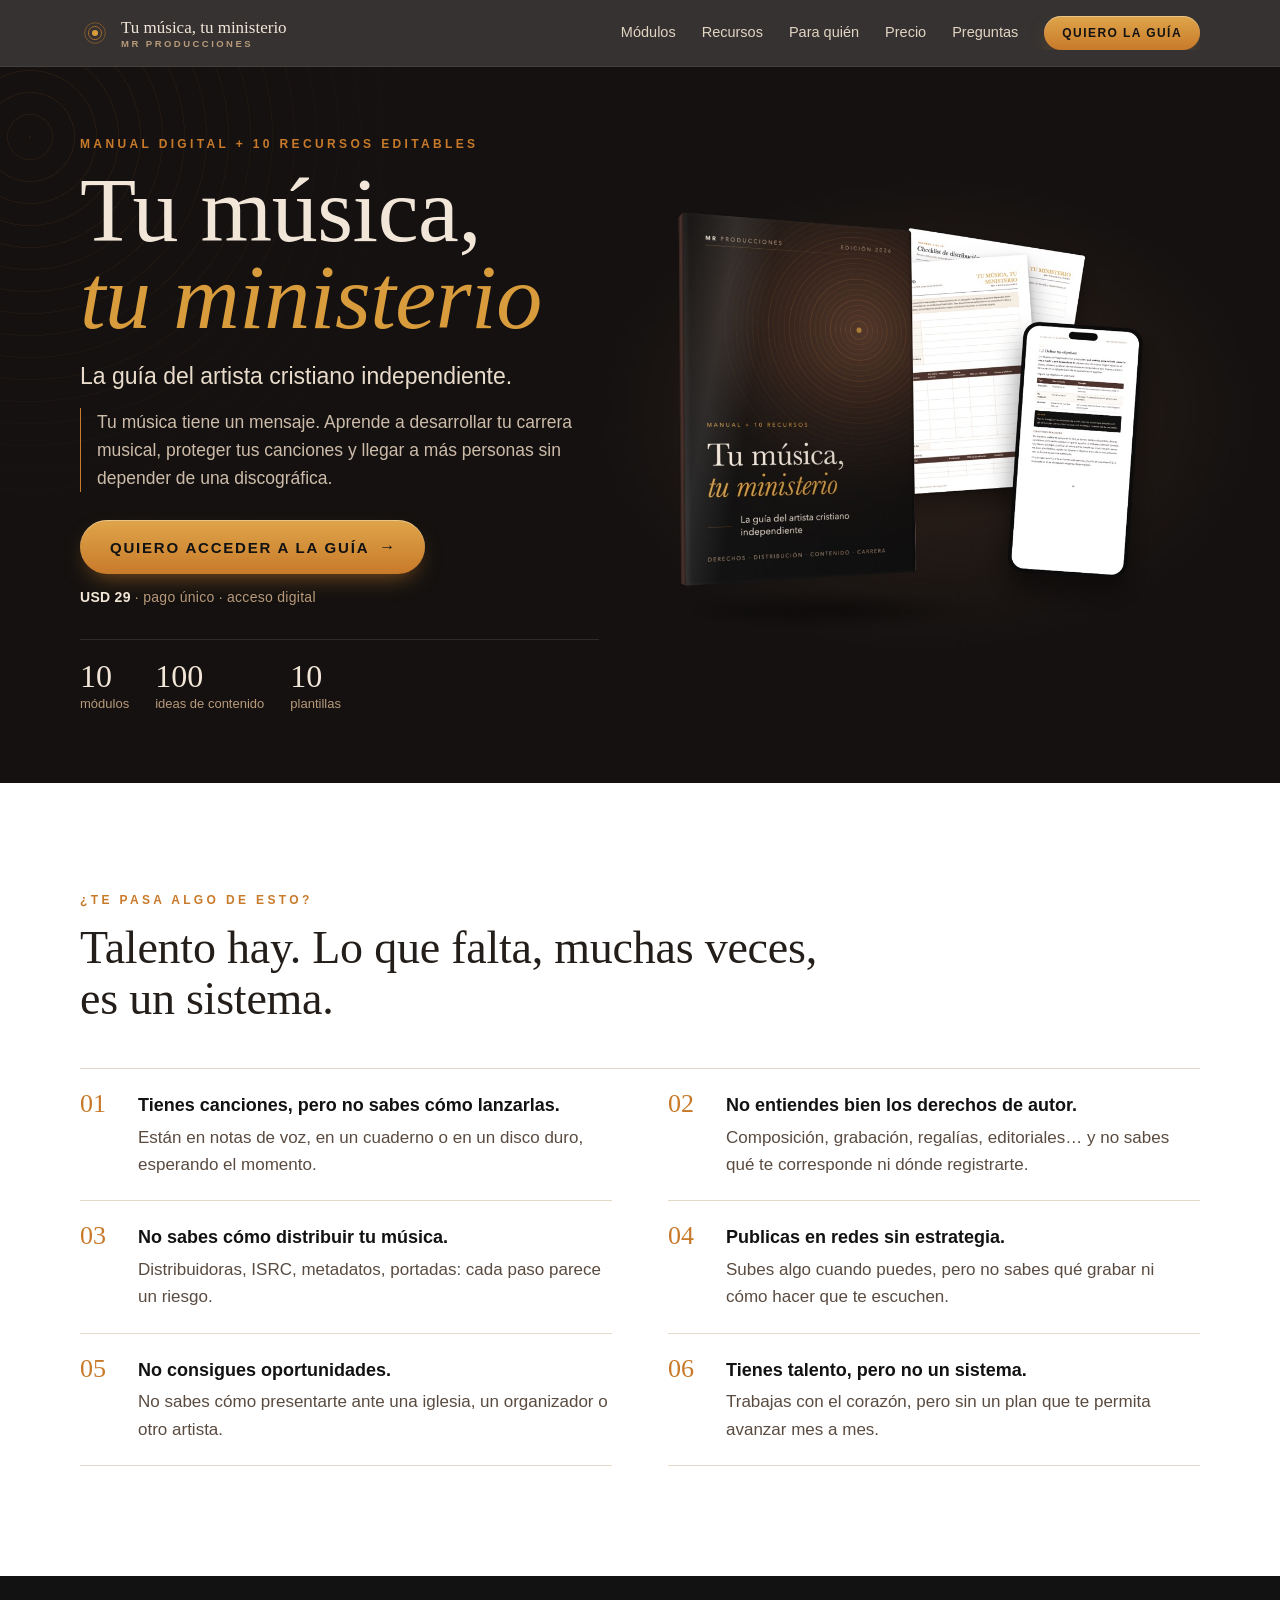
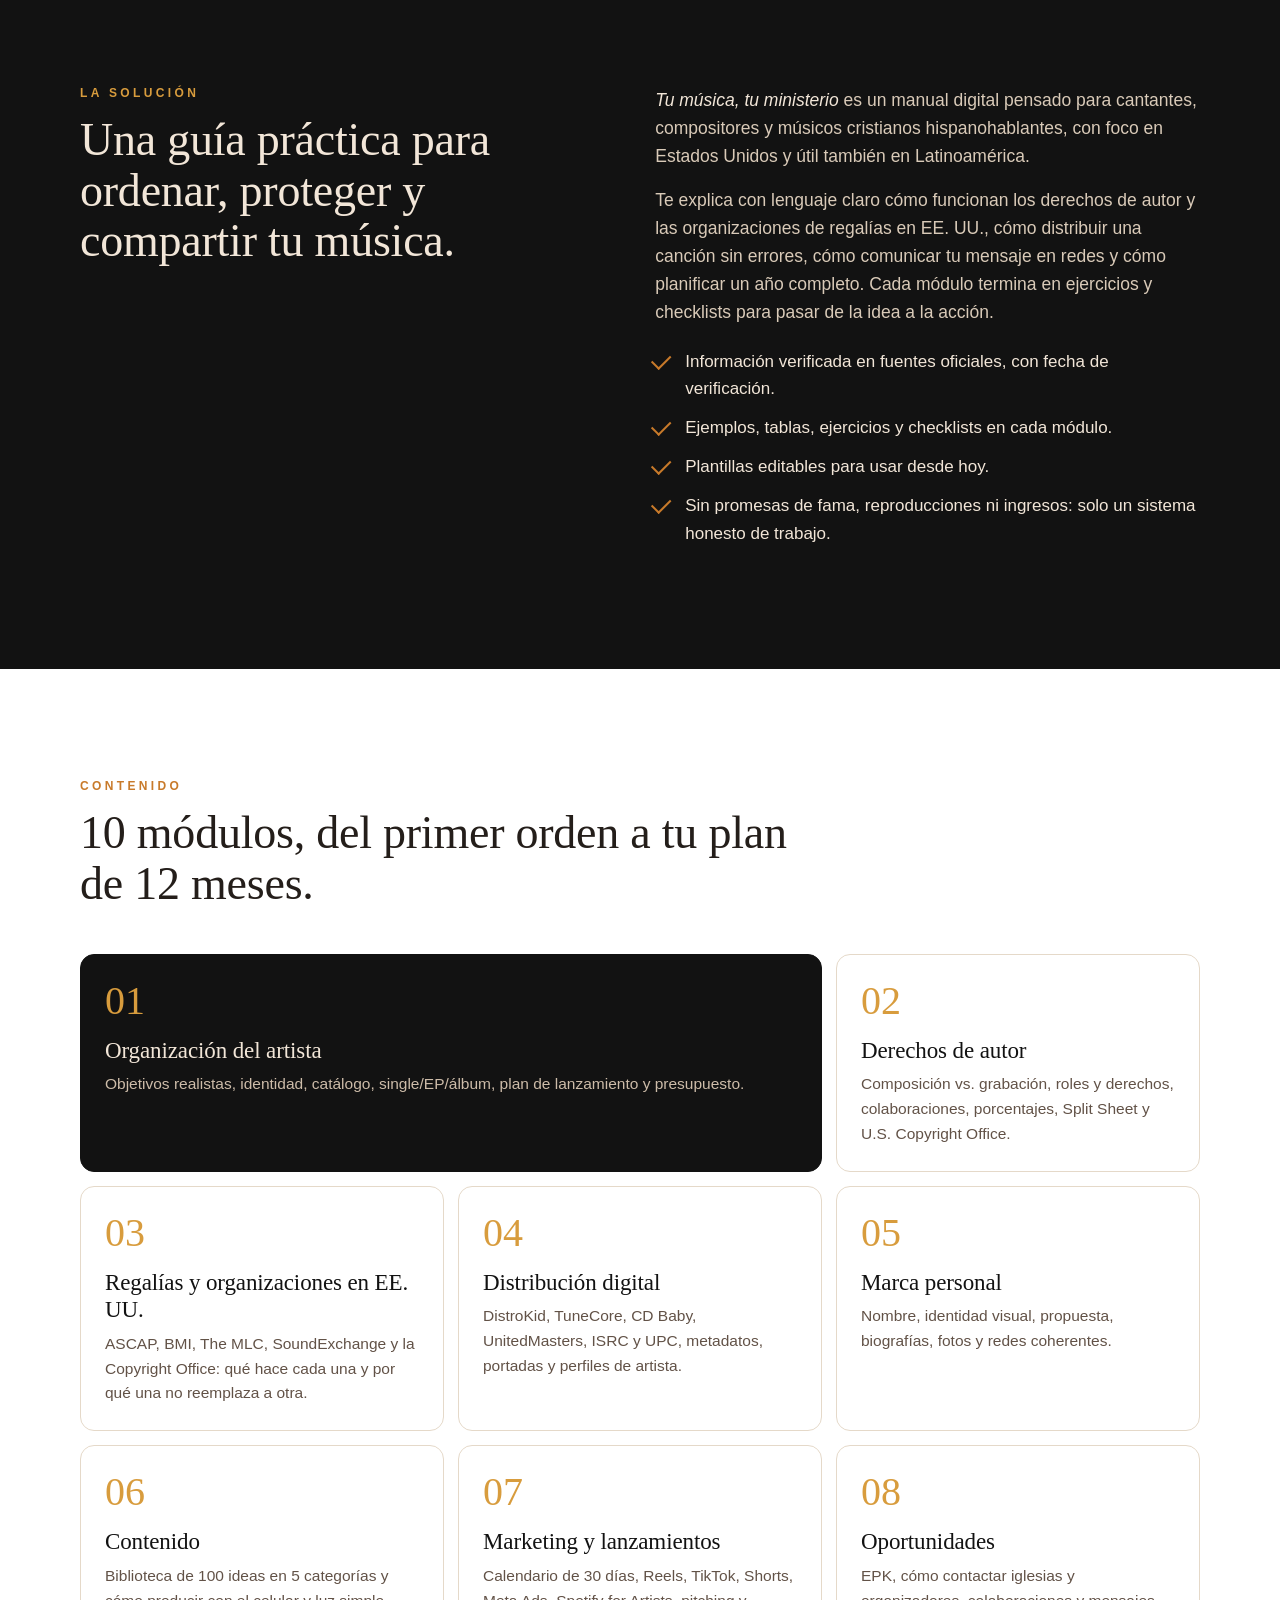
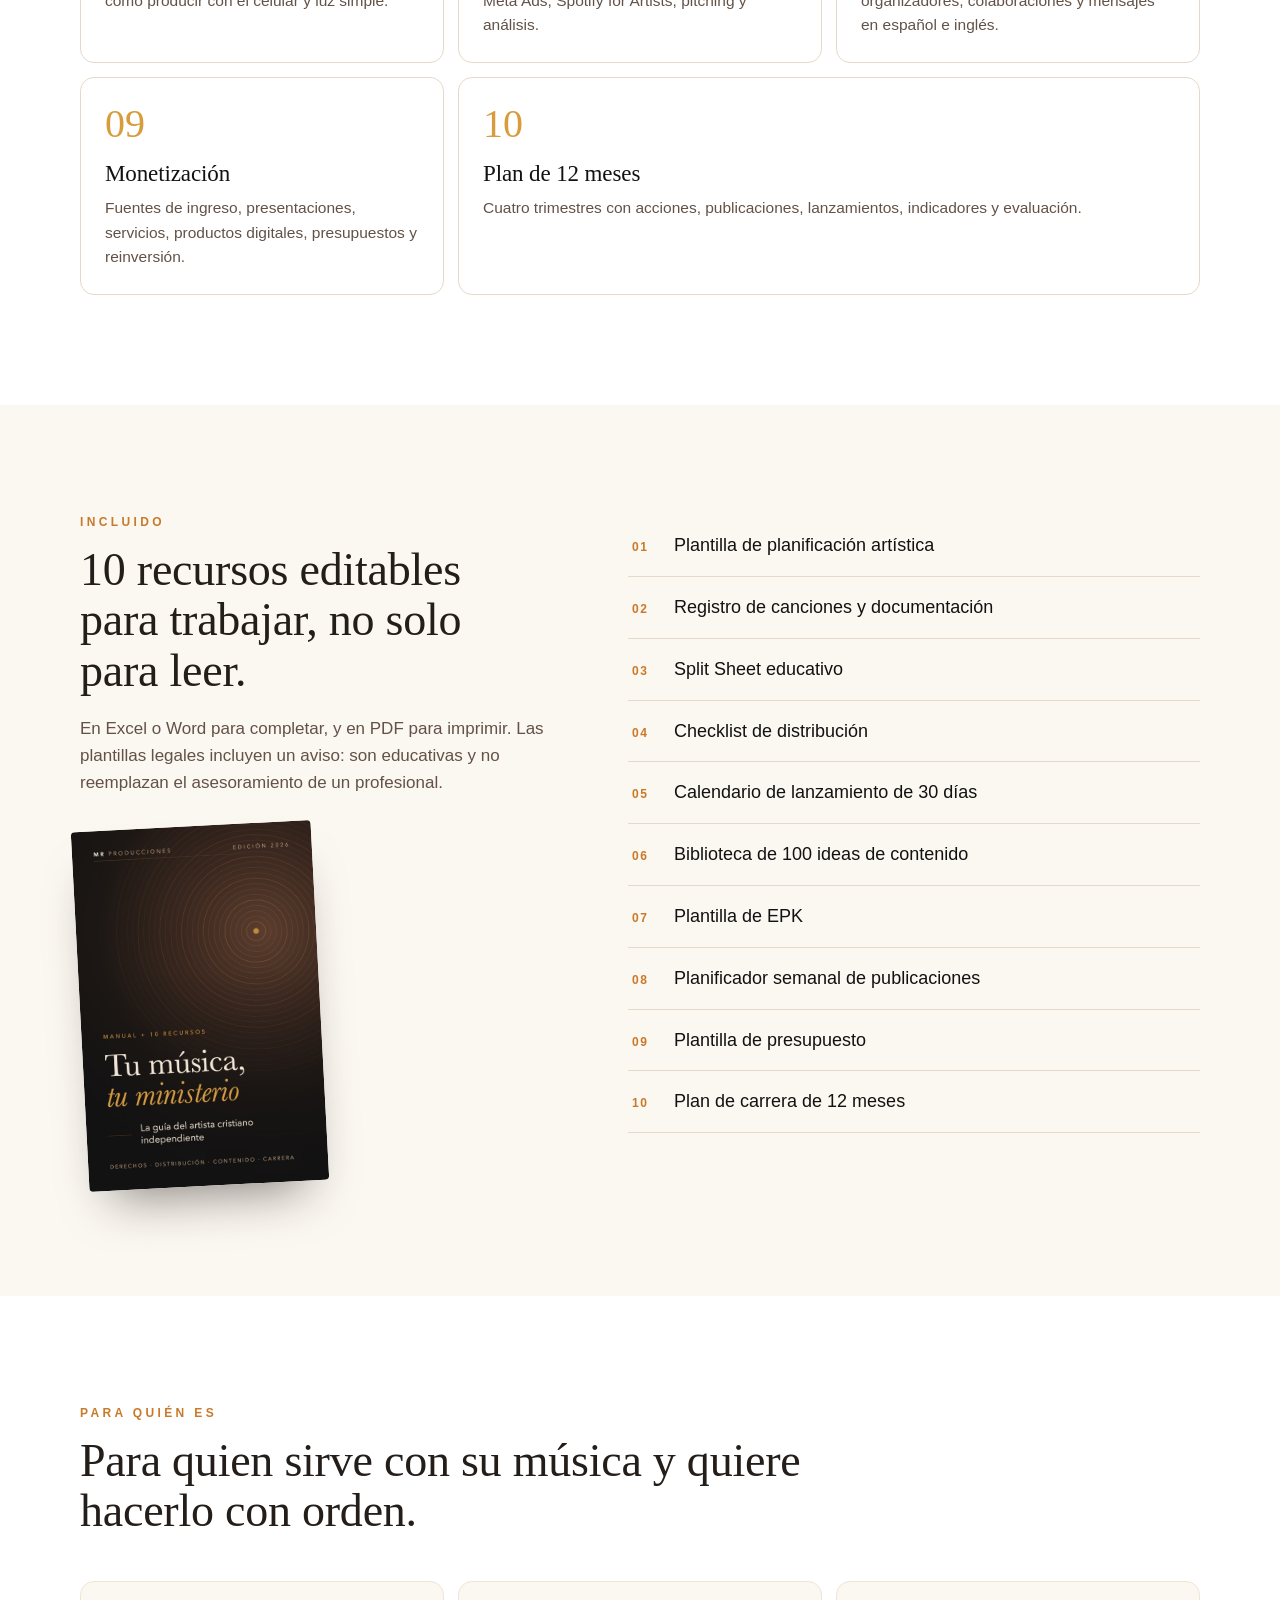
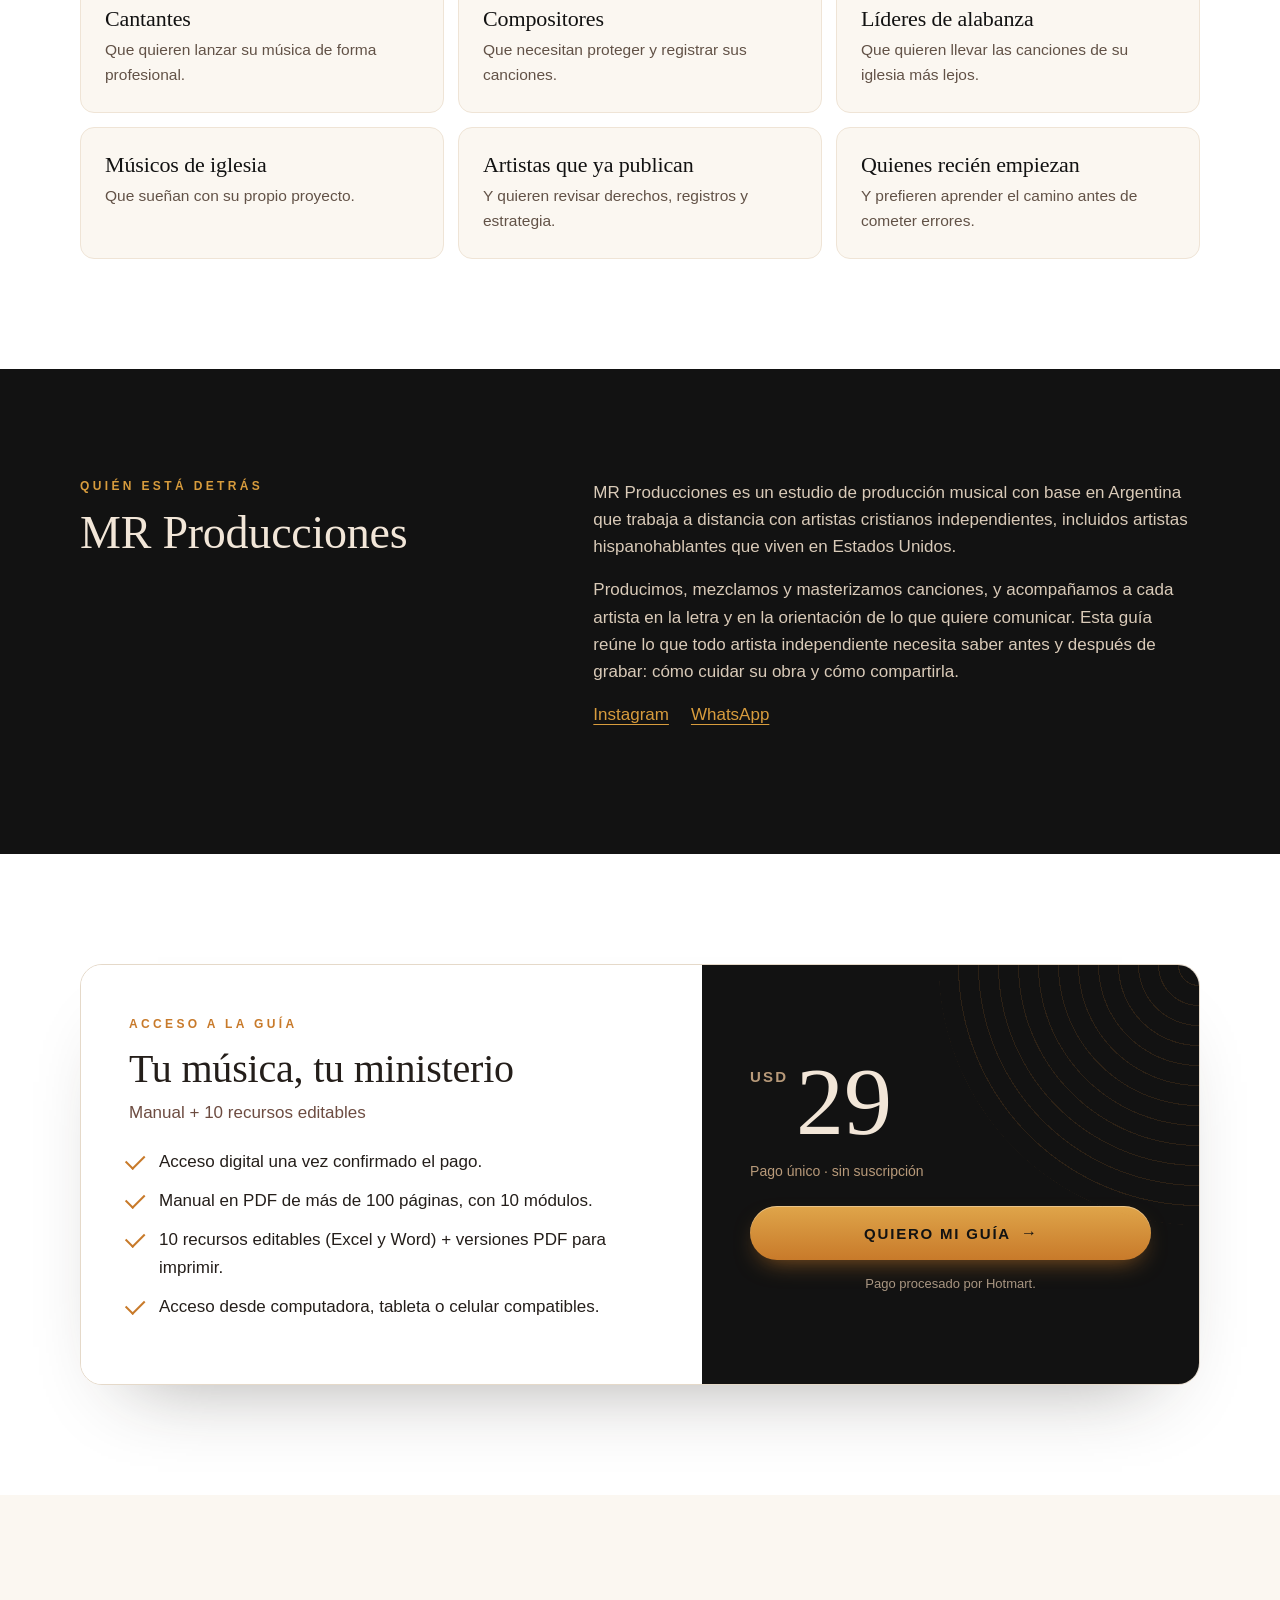
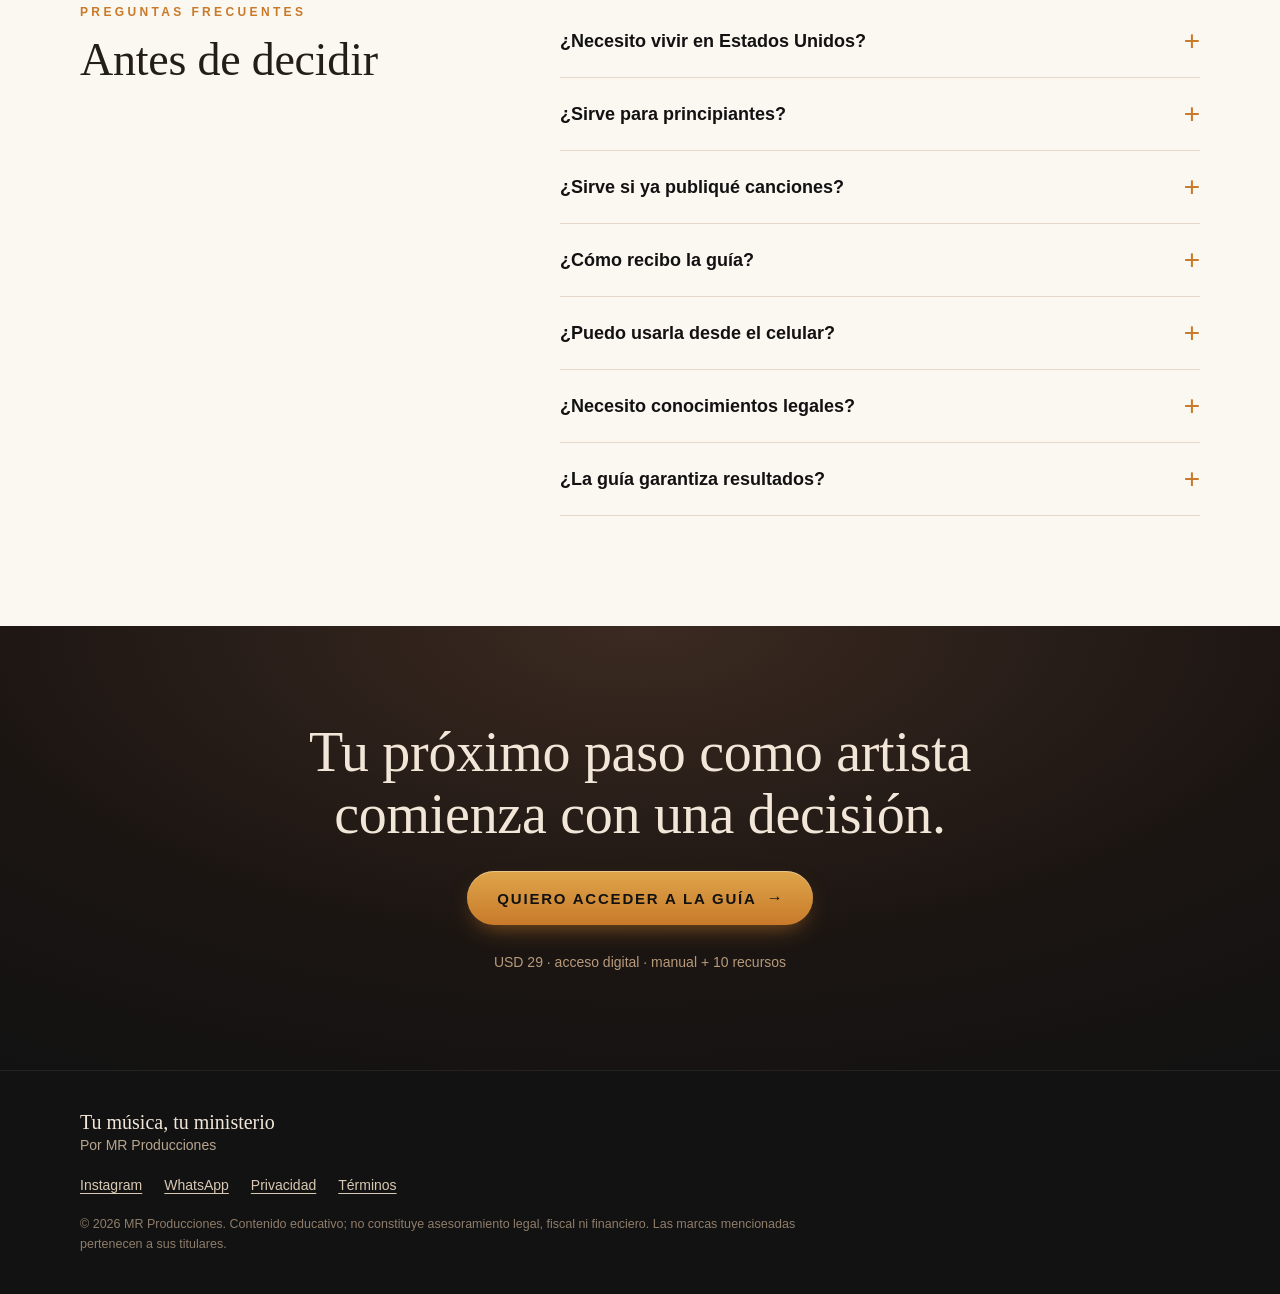
==== commit ba006ac8: "Conectar checkout de Hotmart" ====
--- a/index.html
+++ b/index.html
@@ -23,7 +23,7 @@
 <link rel="apple-touch-icon" href="apple-touch-icon.png">
 <link rel="preload" href="mockup.jpg" as="image">
 <link rel="stylesheet" href="estilos.css?v=1">
-<script src="config.js?v=2"></script>
+<script src="config.js?v=3"></script>
 <script type="application/ld+json">
 {"@context":"https://schema.org","@type":"Product","name":"Tu música, tu ministerio — La guía del artista cristiano independiente","brand":{"@type":"Brand","name":"MR Producciones"},"description":"Manual digital en PDF y 10 recursos editables para artistas cristianos independientes.","image":"portada.jpg","offers":{"@type":"Offer","price":"29","priceCurrency":"USD","availability":"https://schema.org/InStock"}}
 </script>
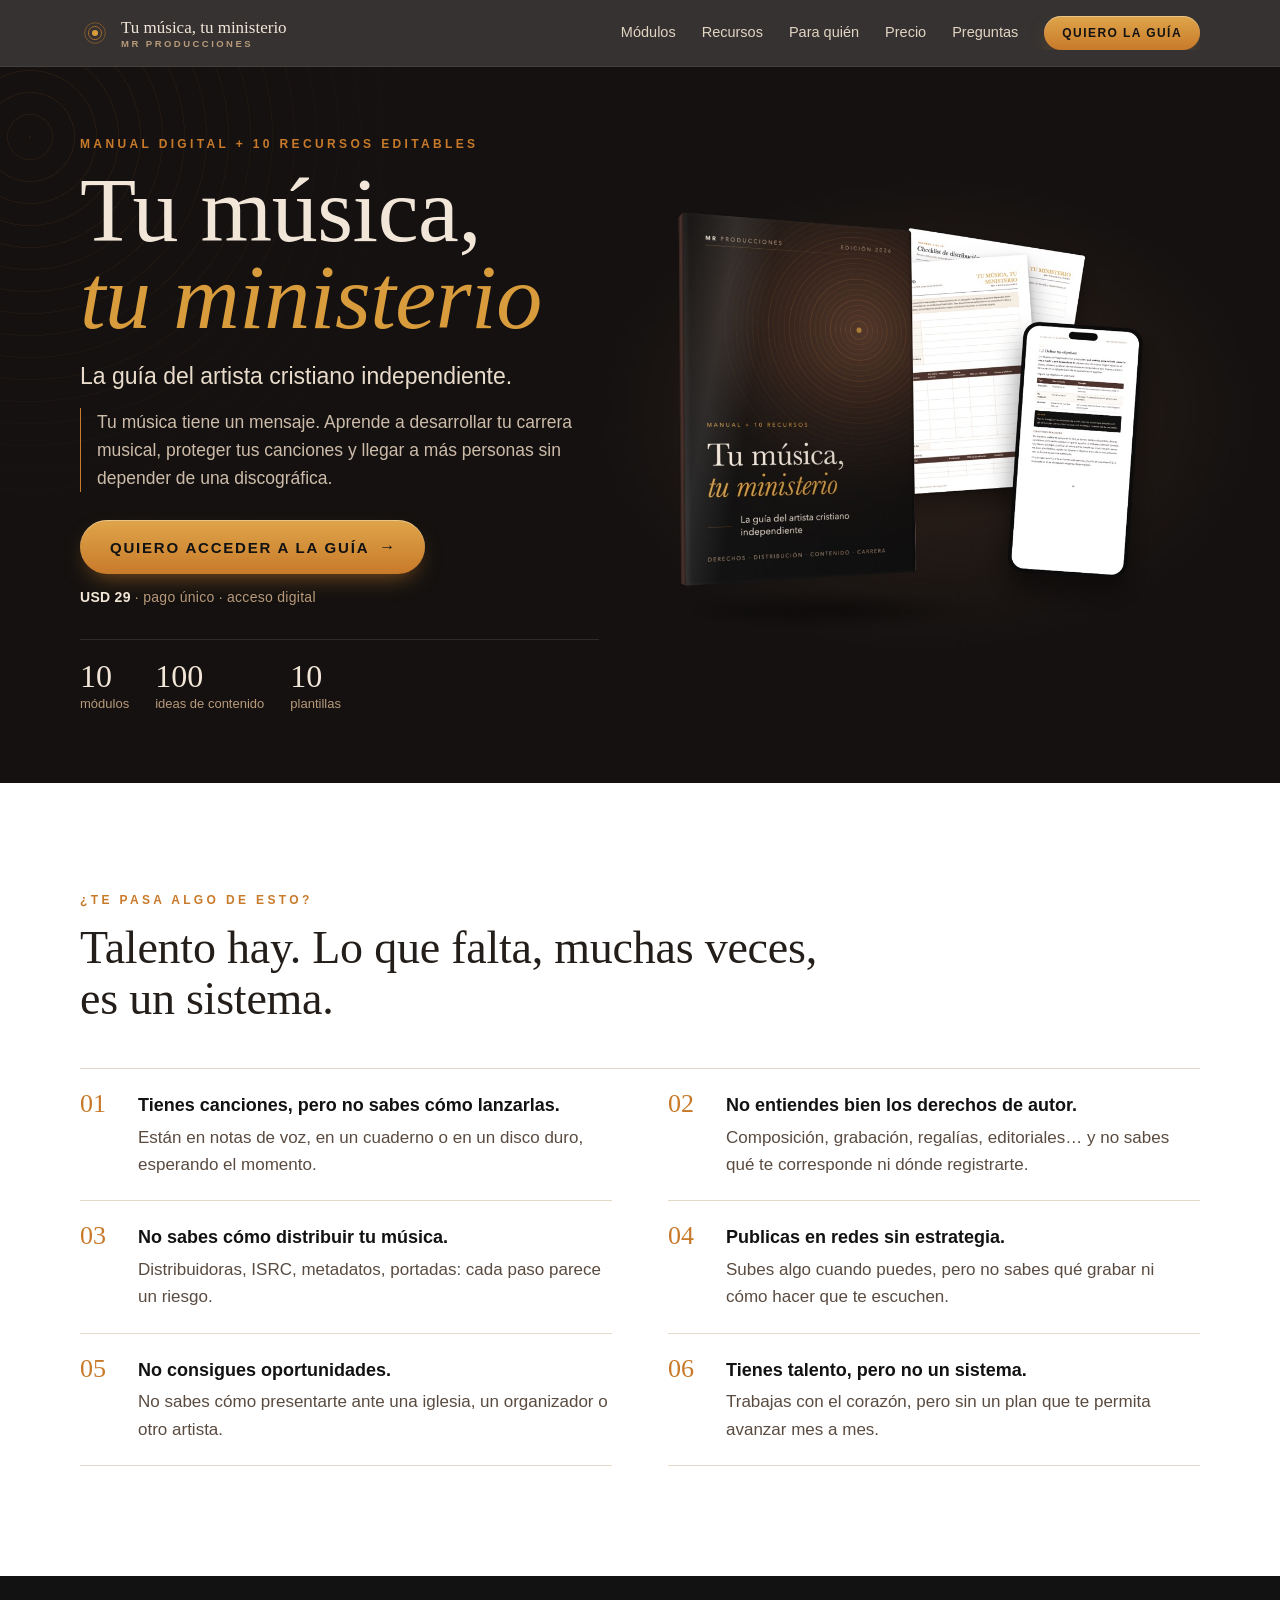
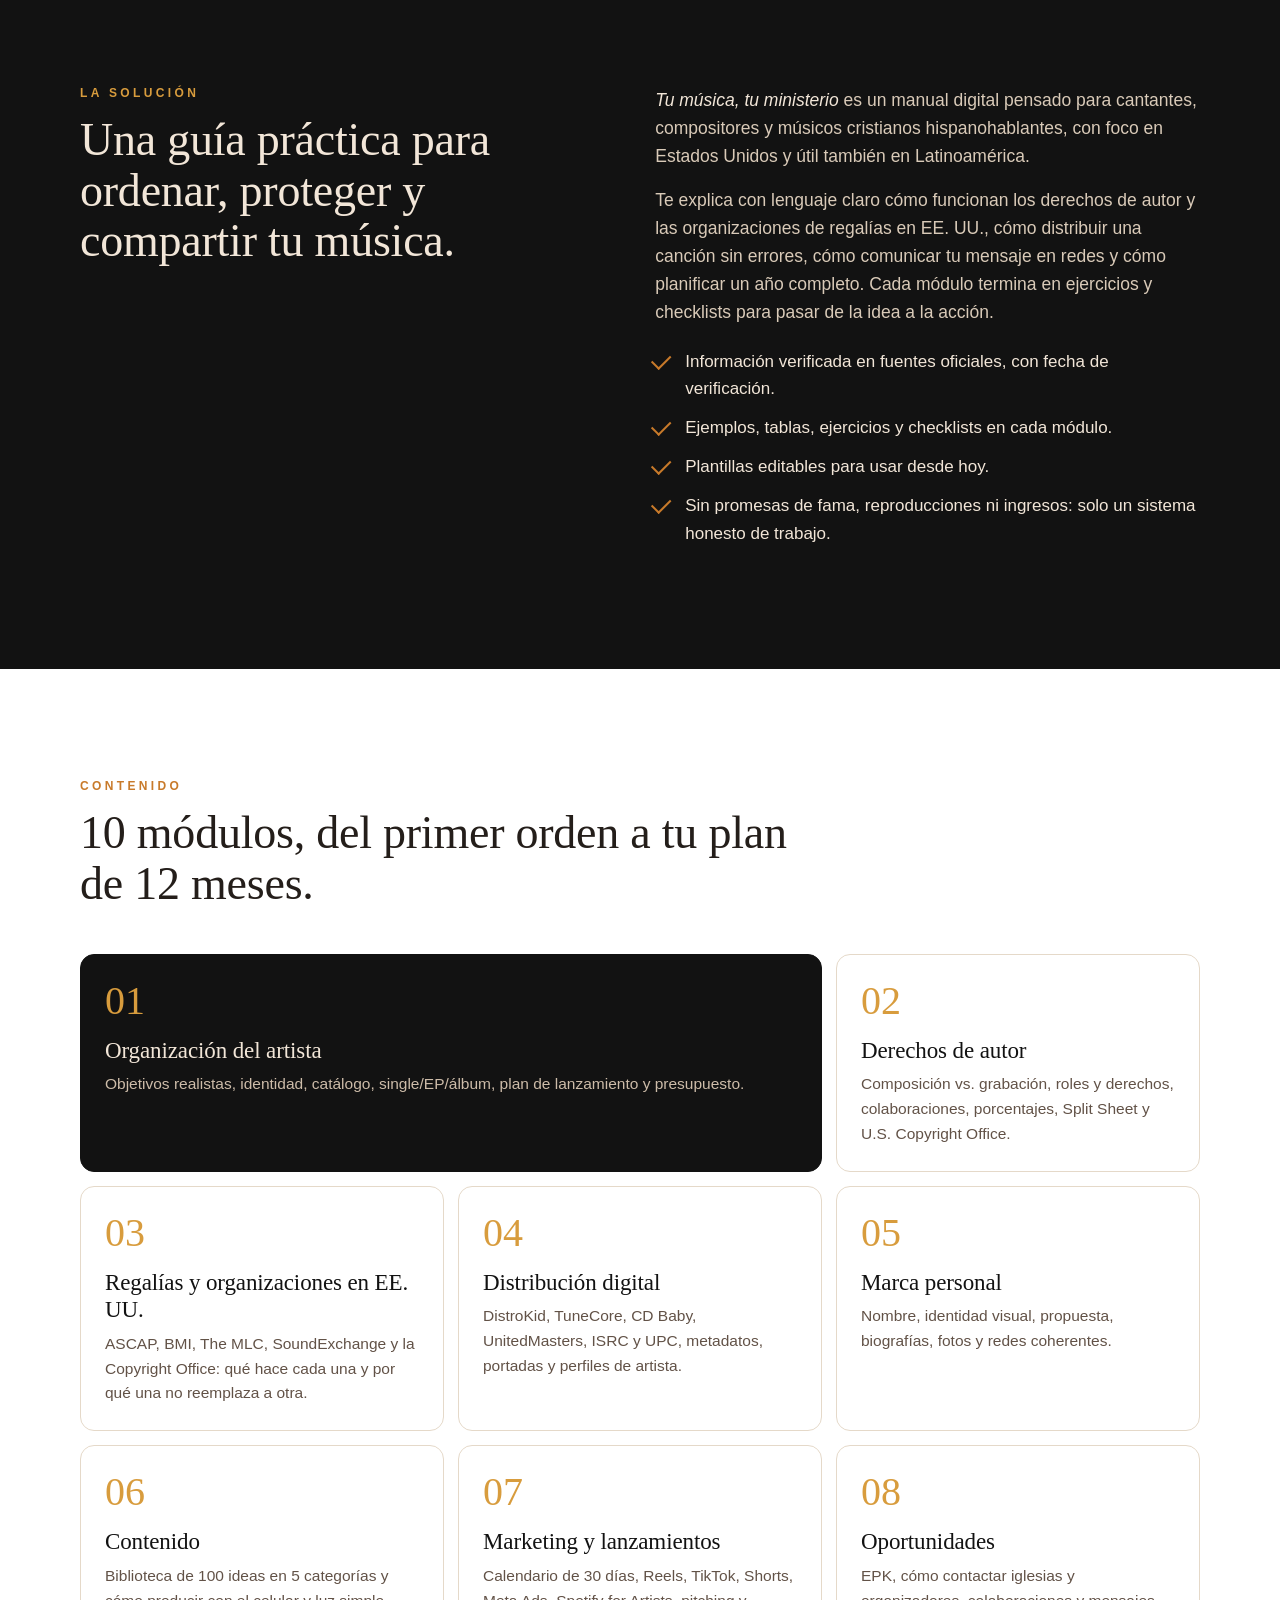
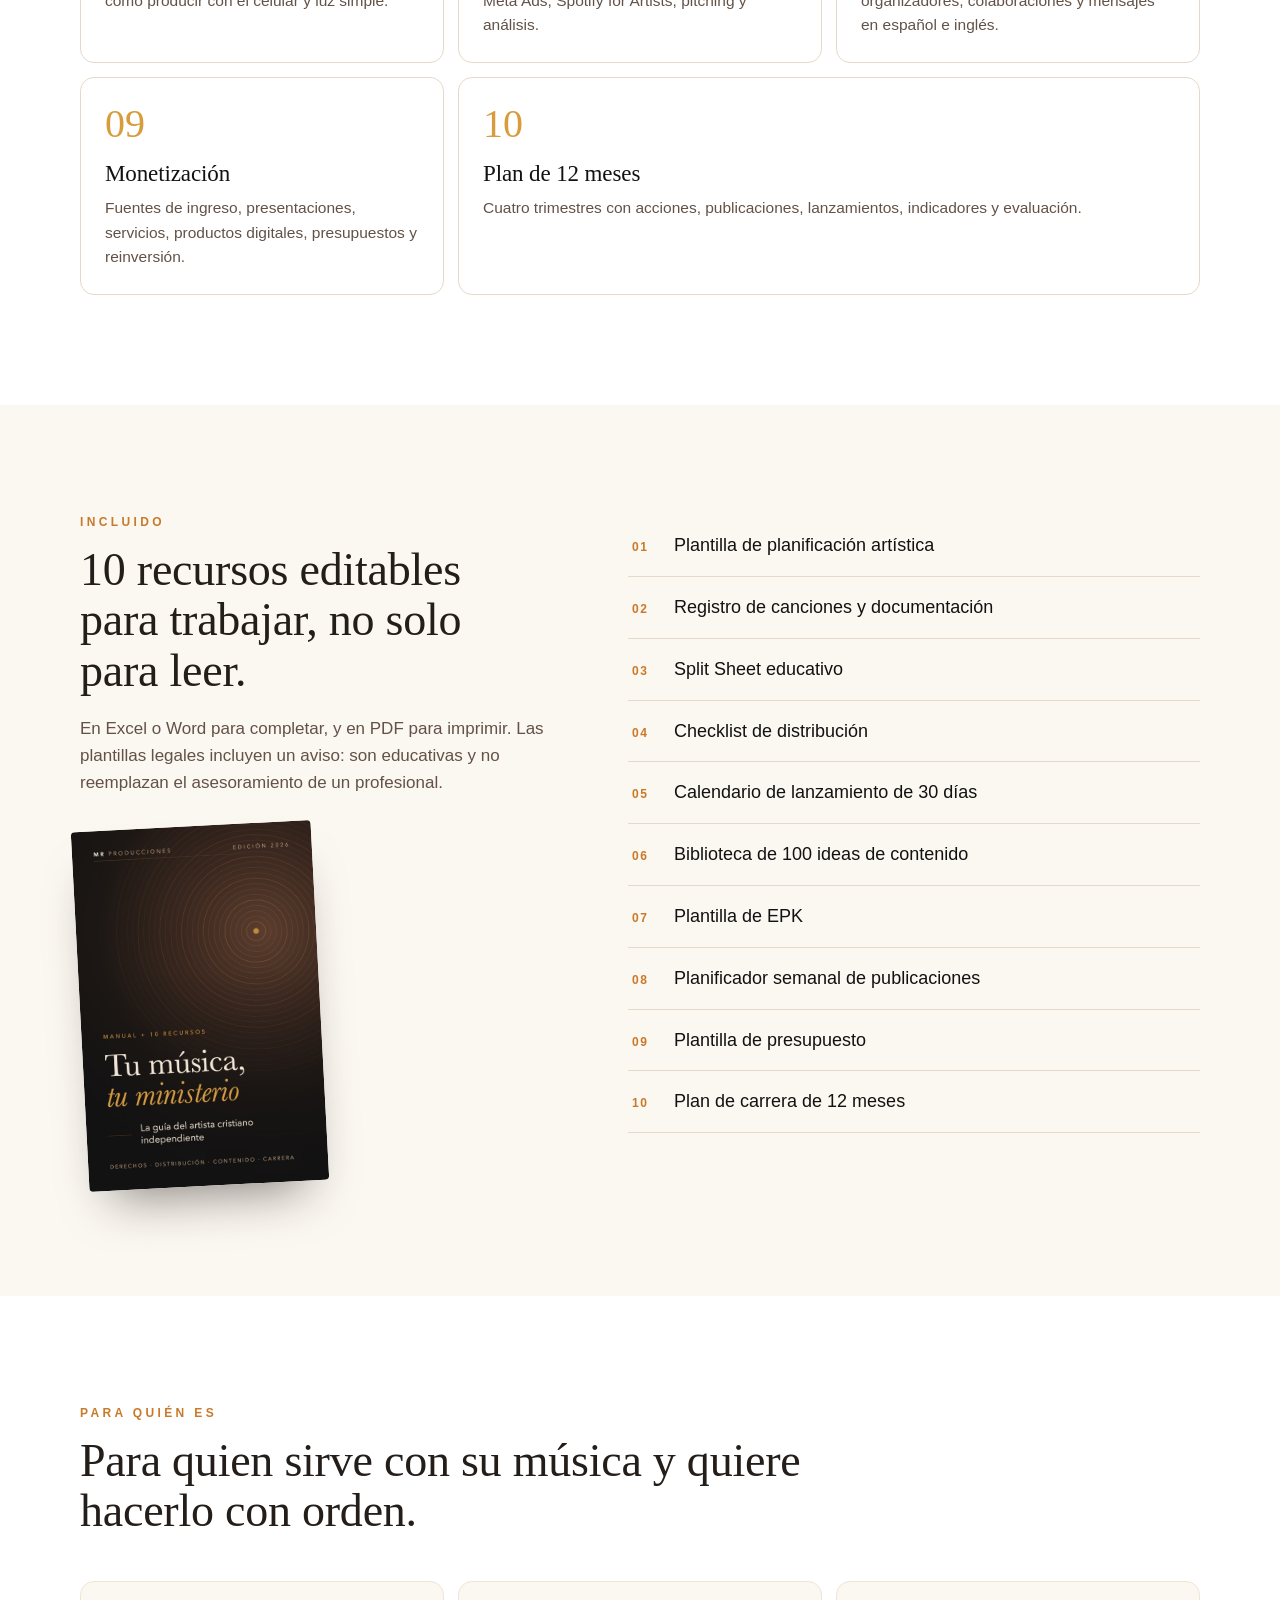
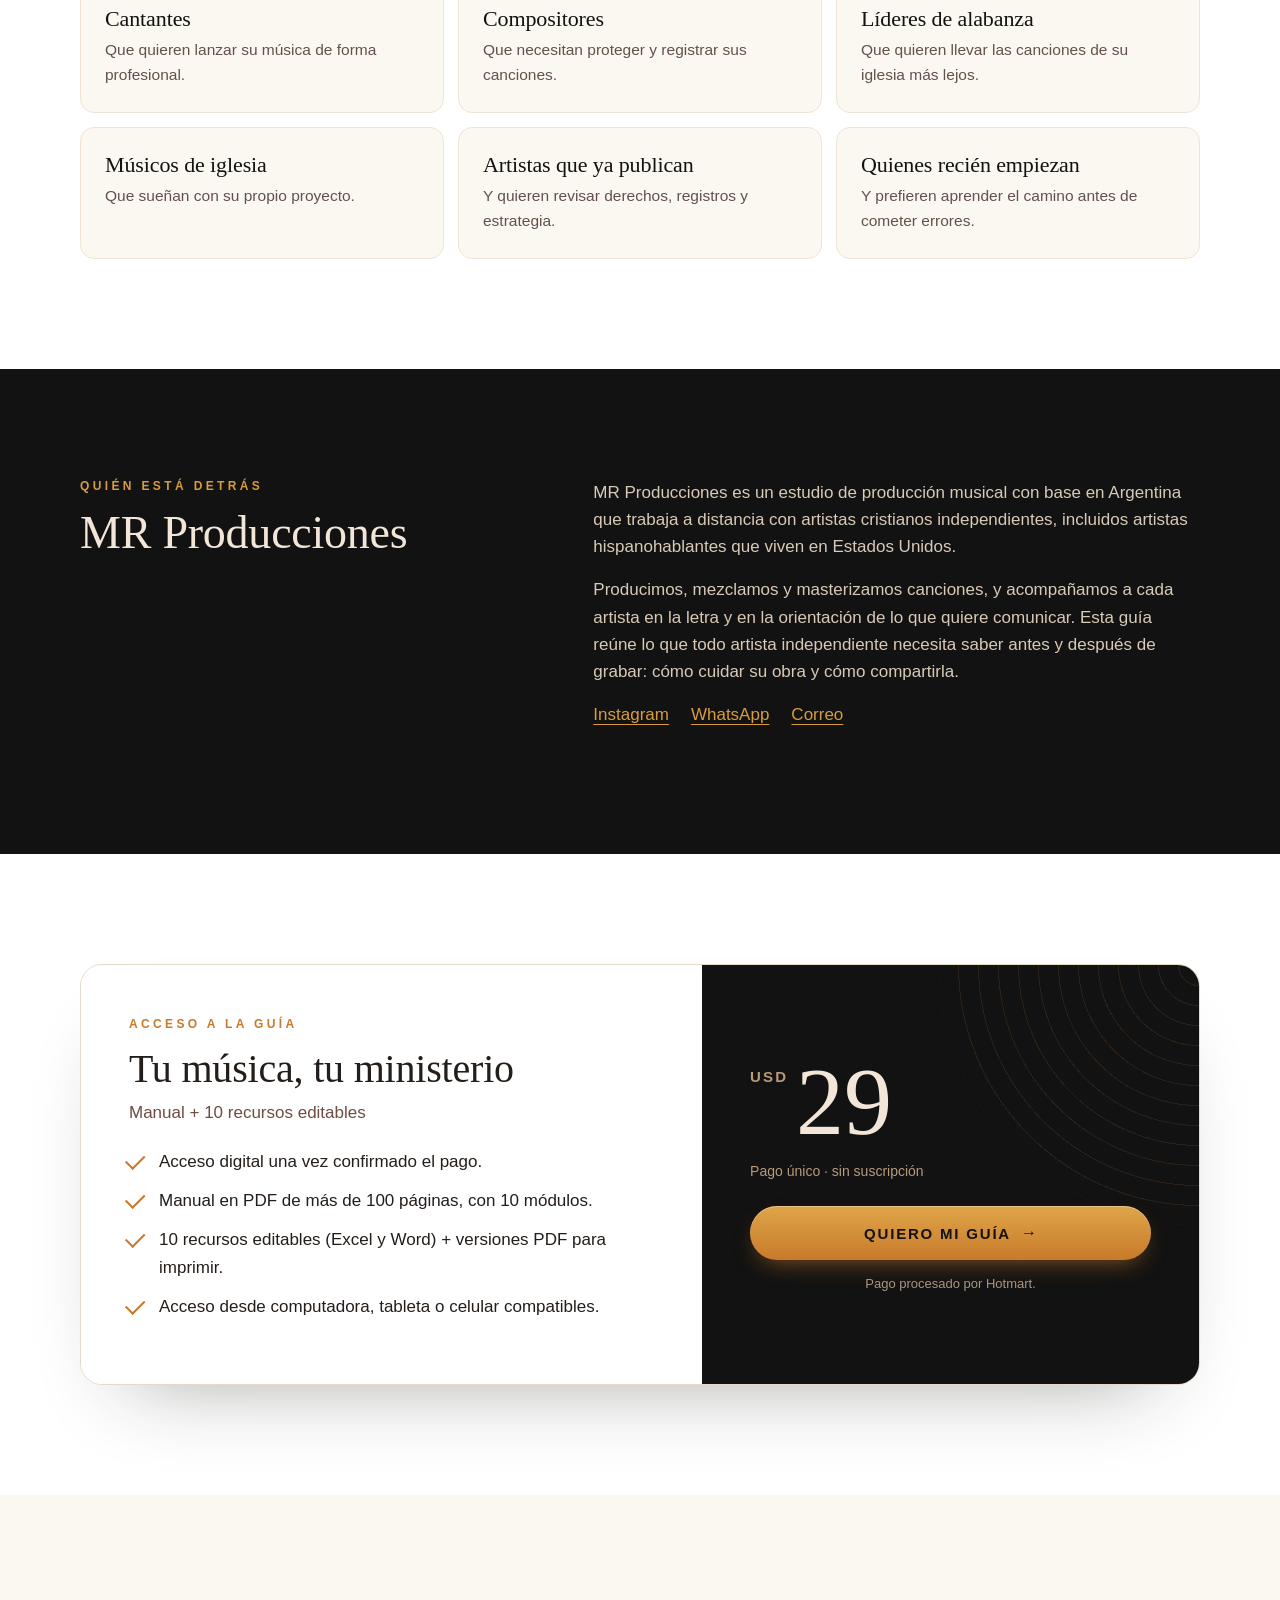
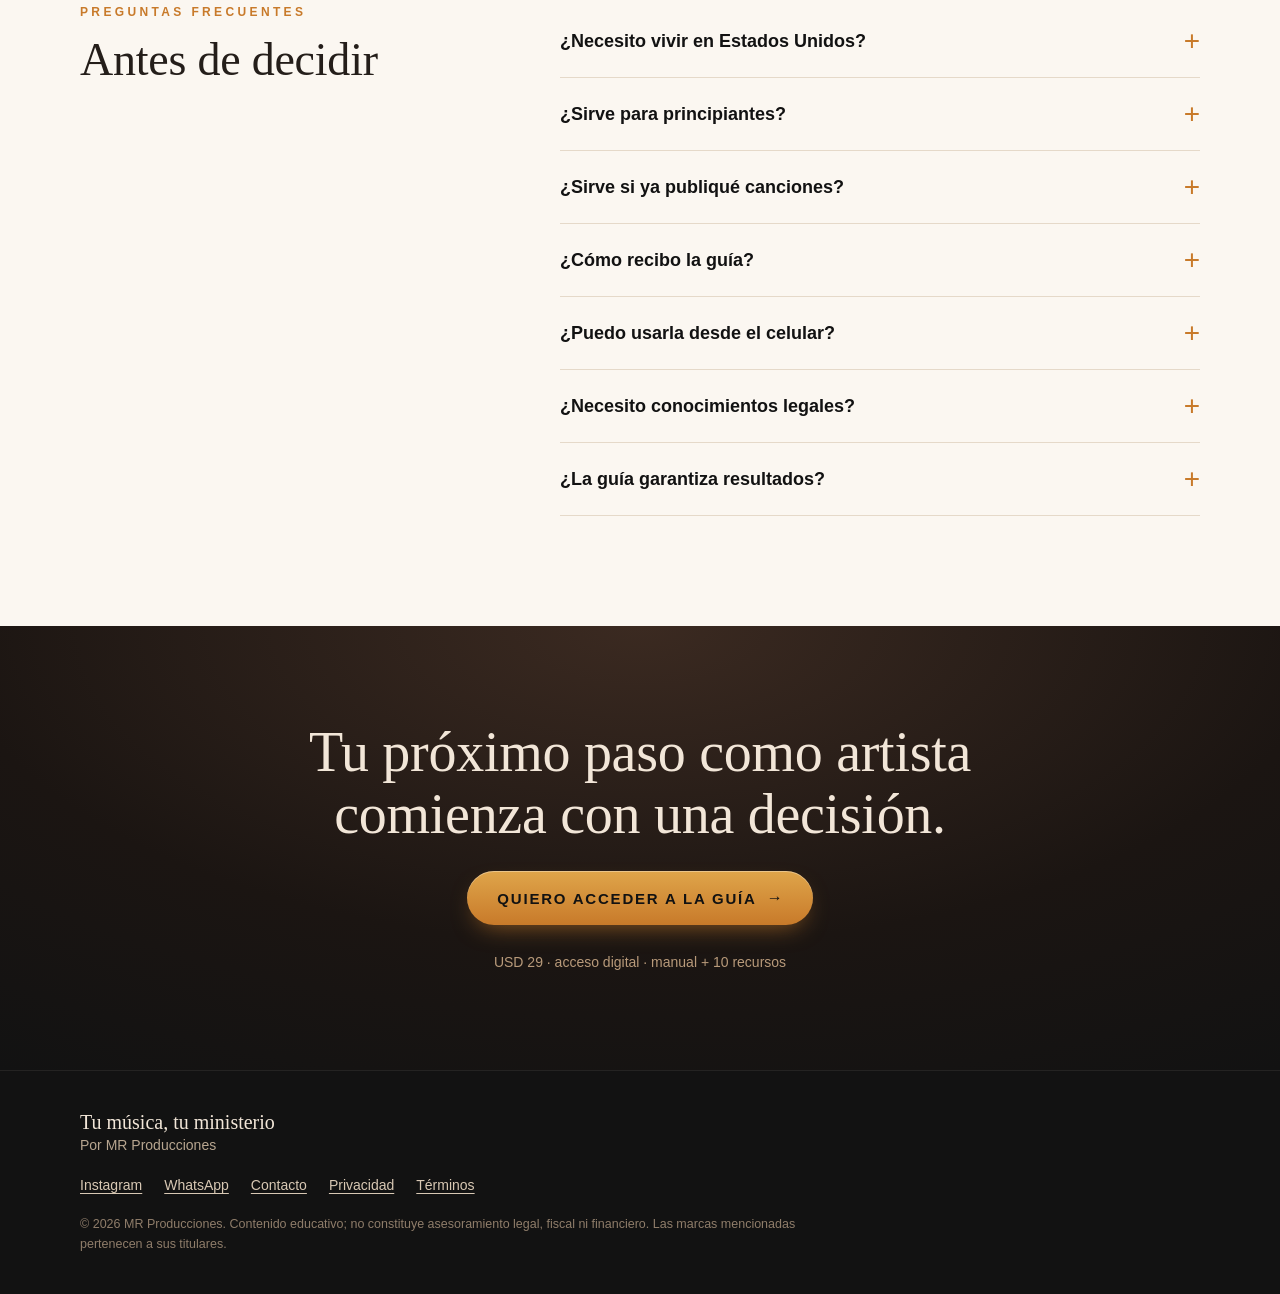
==== commit b22f847b: "Mail de contacto en privacidad y términos" ====
--- a/index.html
+++ b/index.html
@@ -23,7 +23,7 @@
 <link rel="apple-touch-icon" href="apple-touch-icon.png">
 <link rel="preload" href="mockup.jpg" as="image">
 <link rel="stylesheet" href="estilos.css?v=1">
-<script src="config.js?v=3"></script>
+<script src="config.js?v=4"></script>
 <script type="application/ld+json">
 {"@context":"https://schema.org","@type":"Product","name":"Tu música, tu ministerio — La guía del artista cristiano independiente","brand":{"@type":"Brand","name":"MR Producciones"},"description":"Manual digital en PDF y 10 recursos editables para artistas cristianos independientes.","image":"portada.jpg","offers":{"@type":"Offer","price":"29","priceCurrency":"USD","availability":"https://schema.org/InStock"}}
 </script>
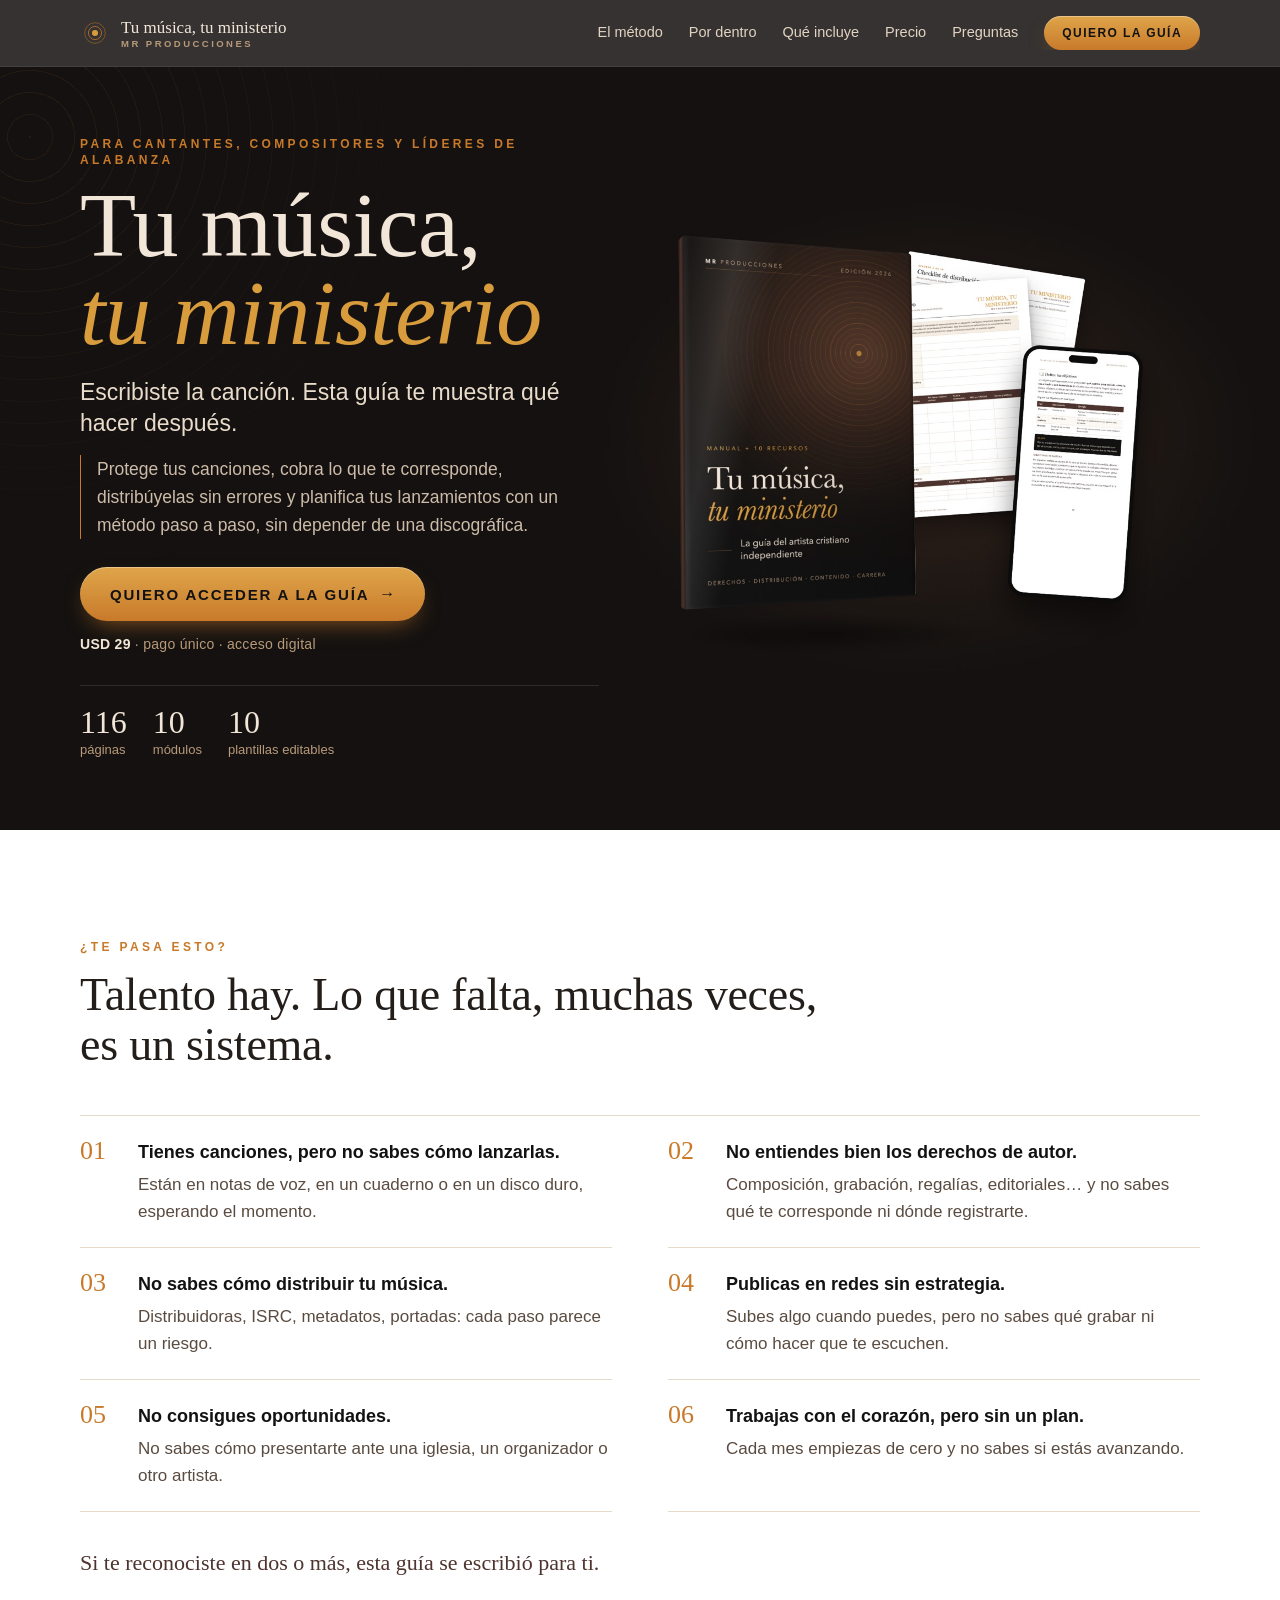
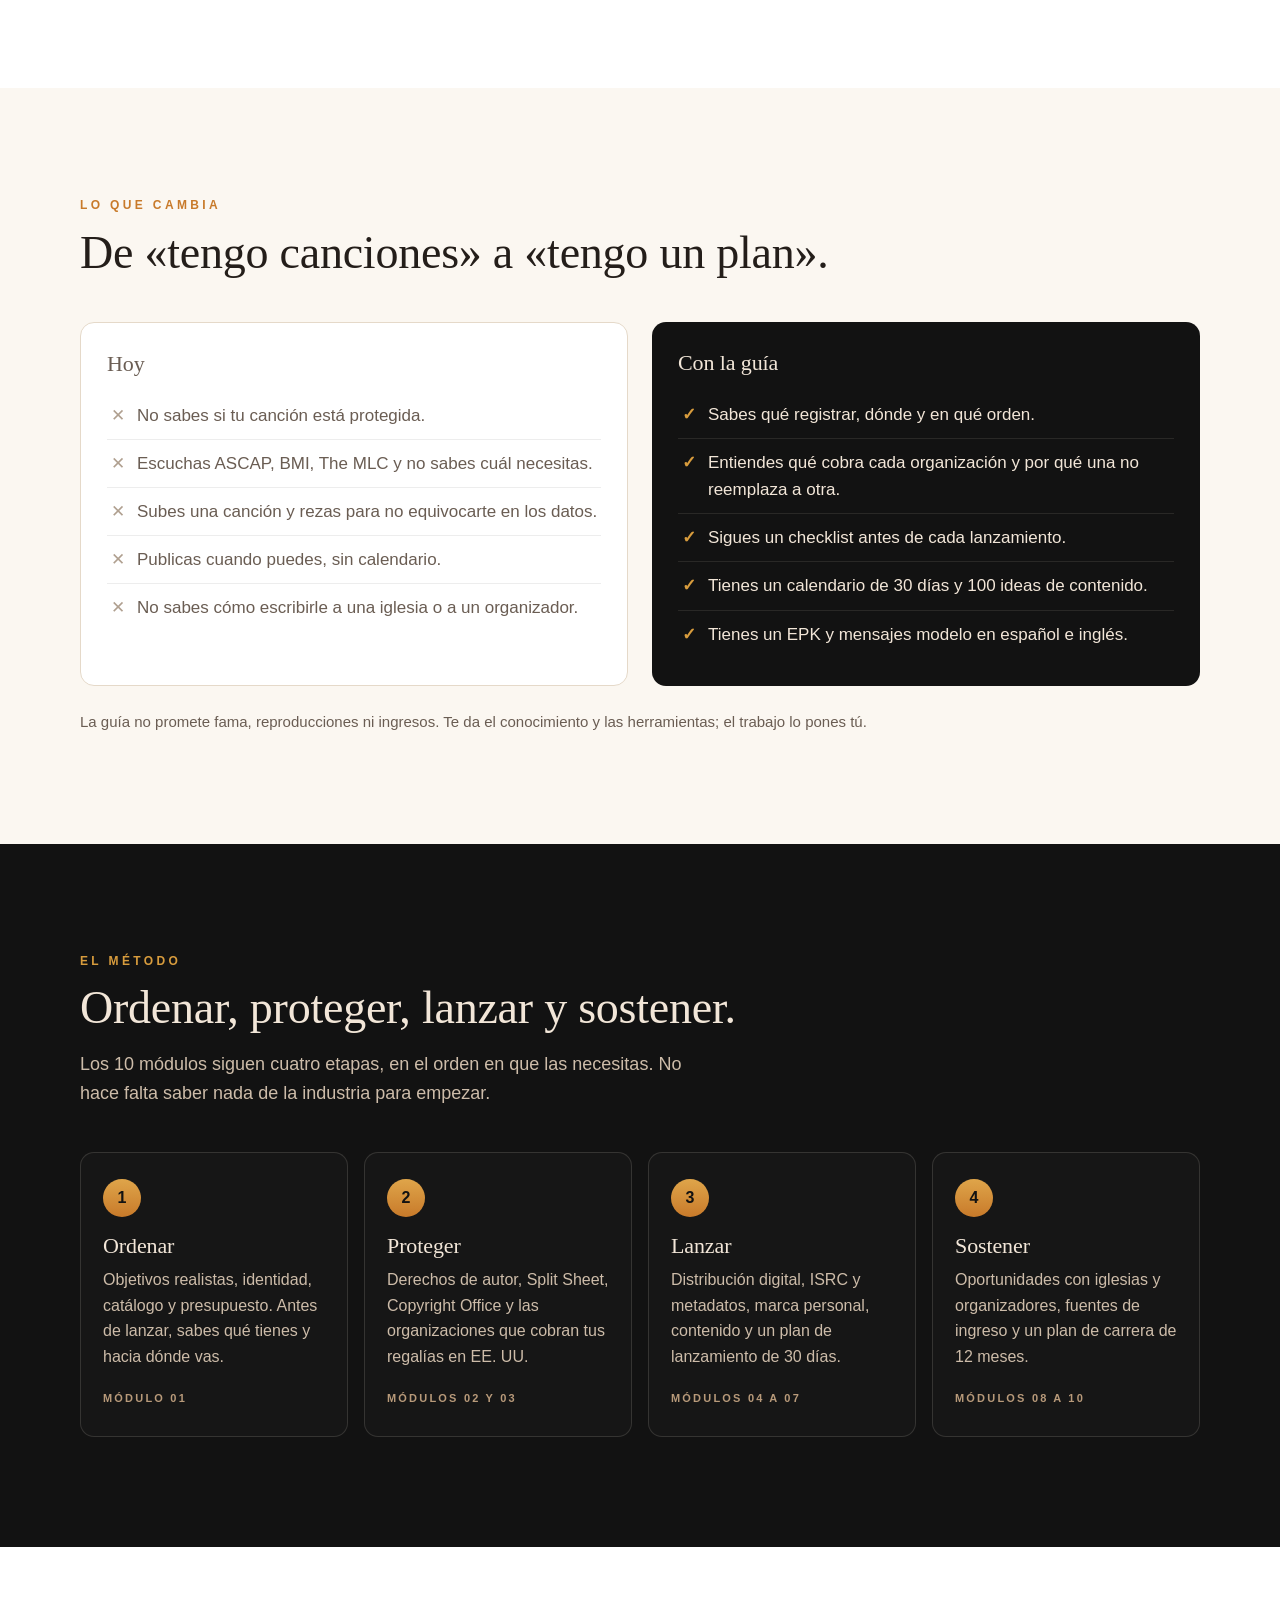
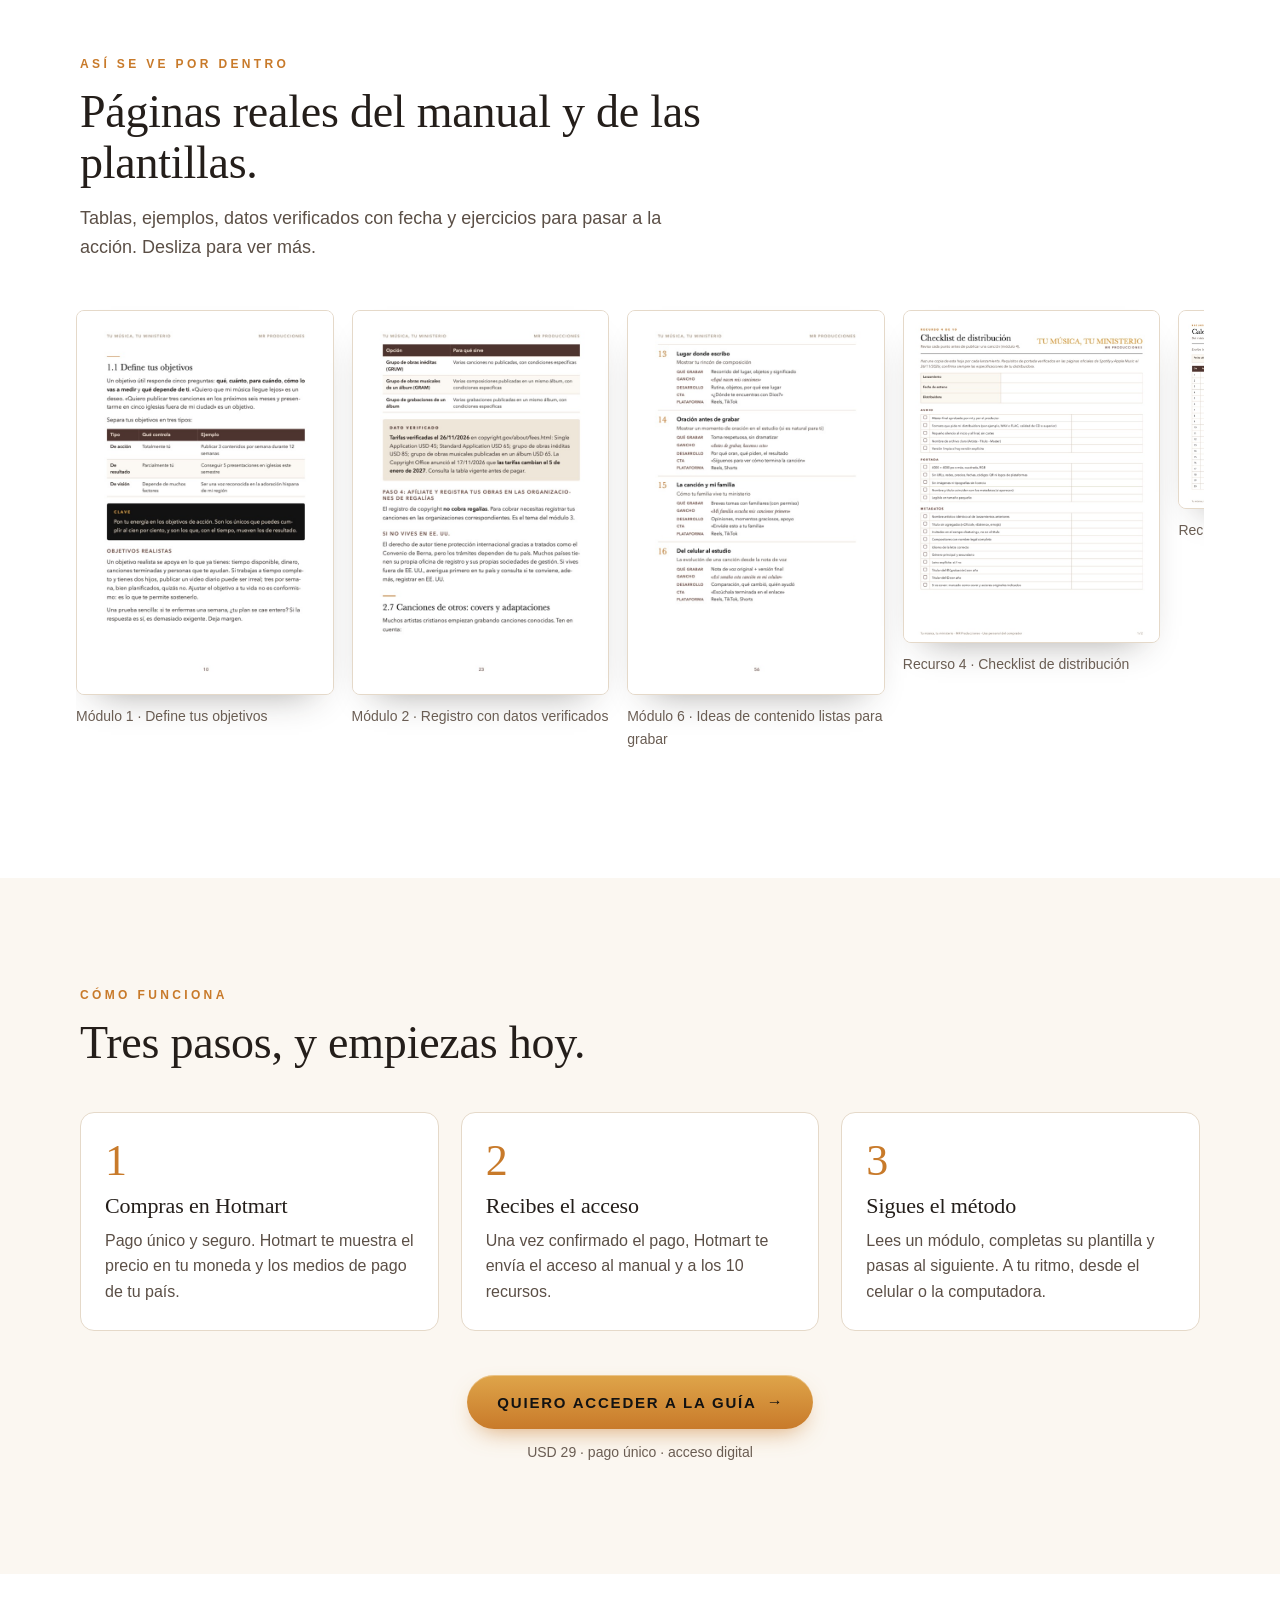
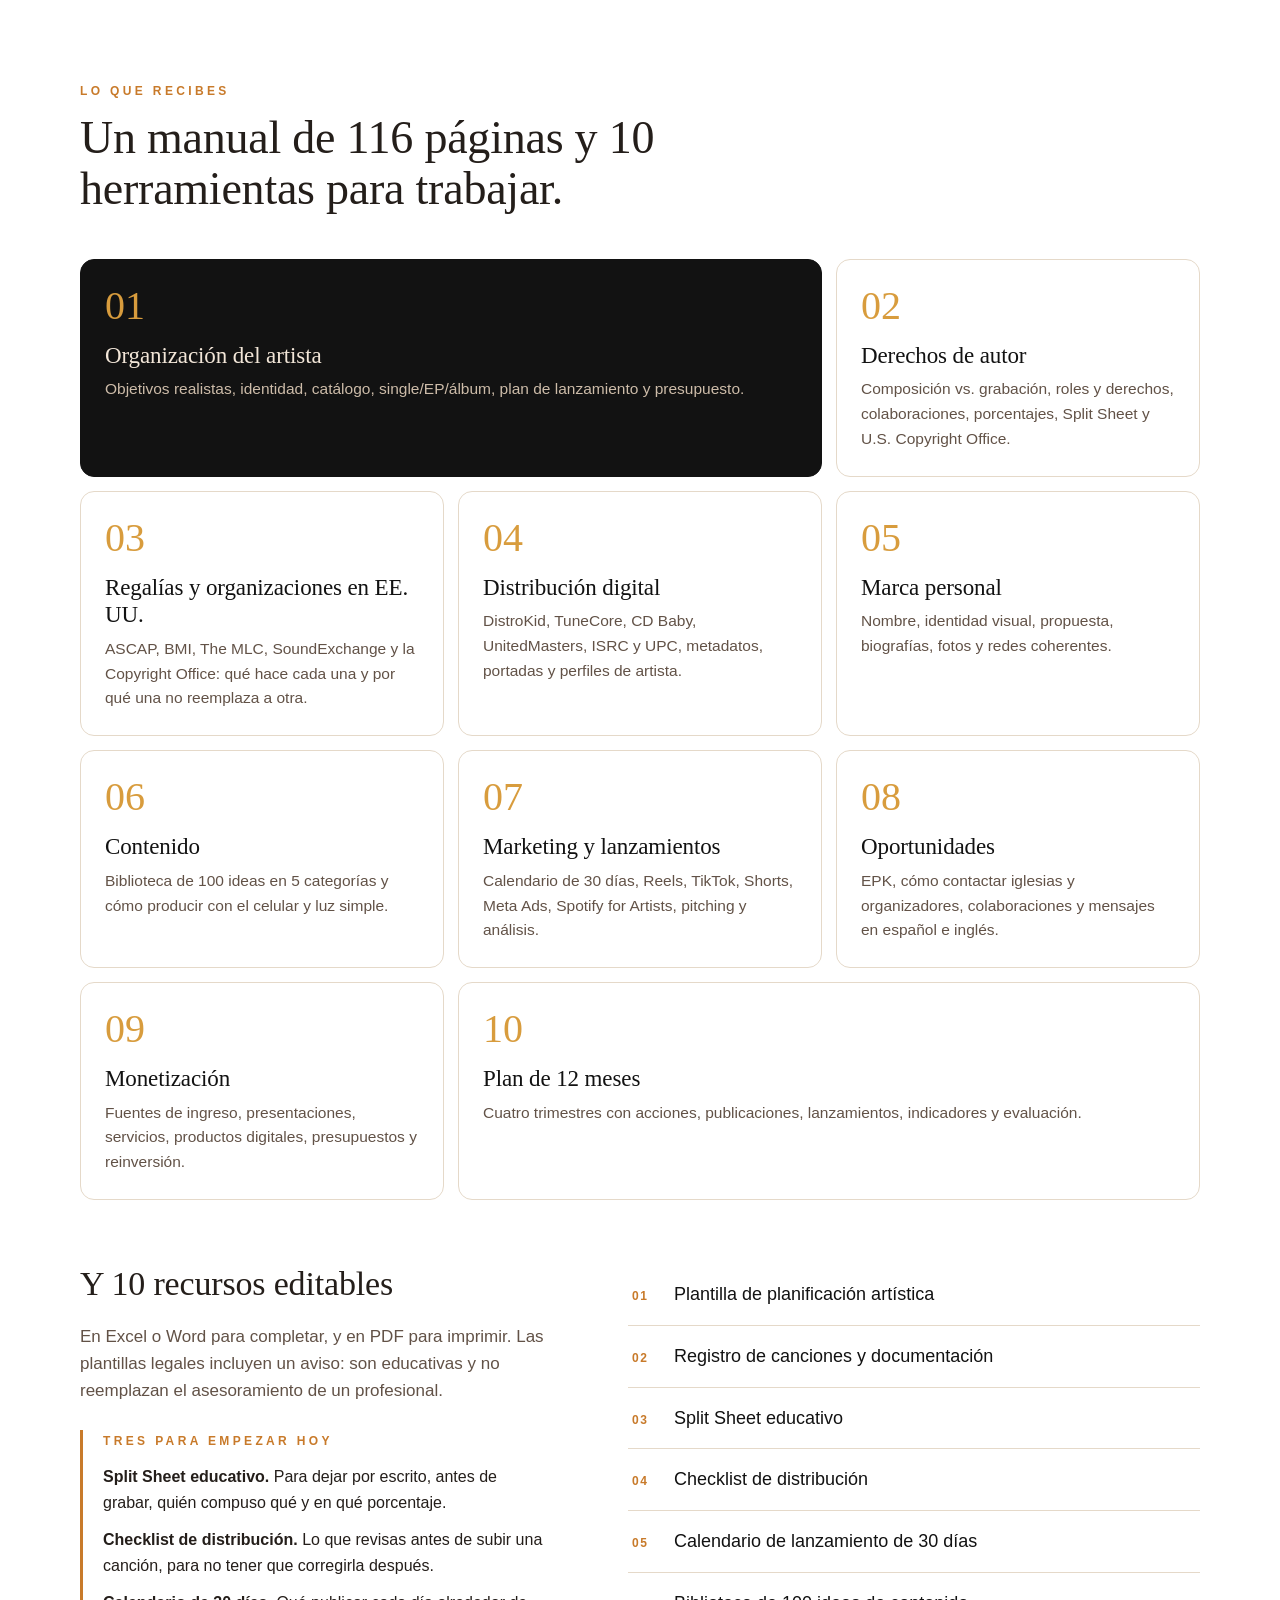
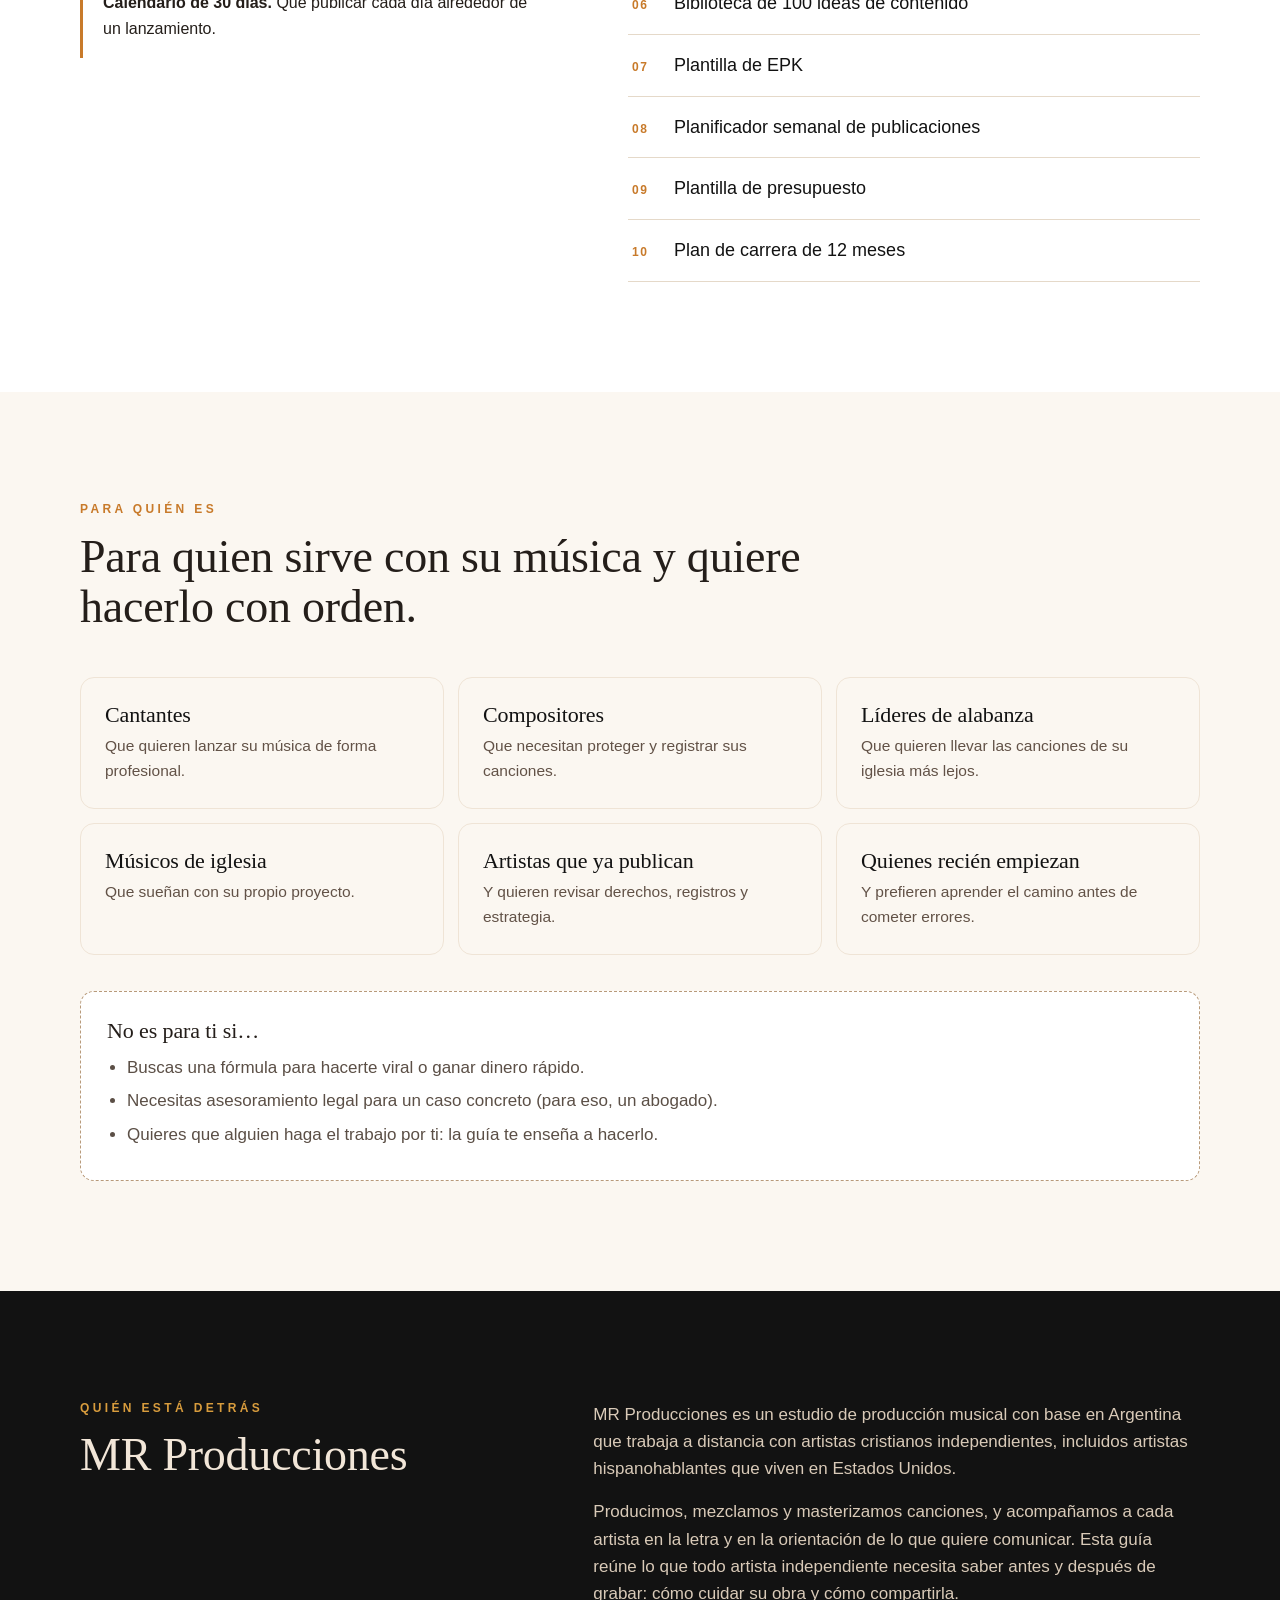
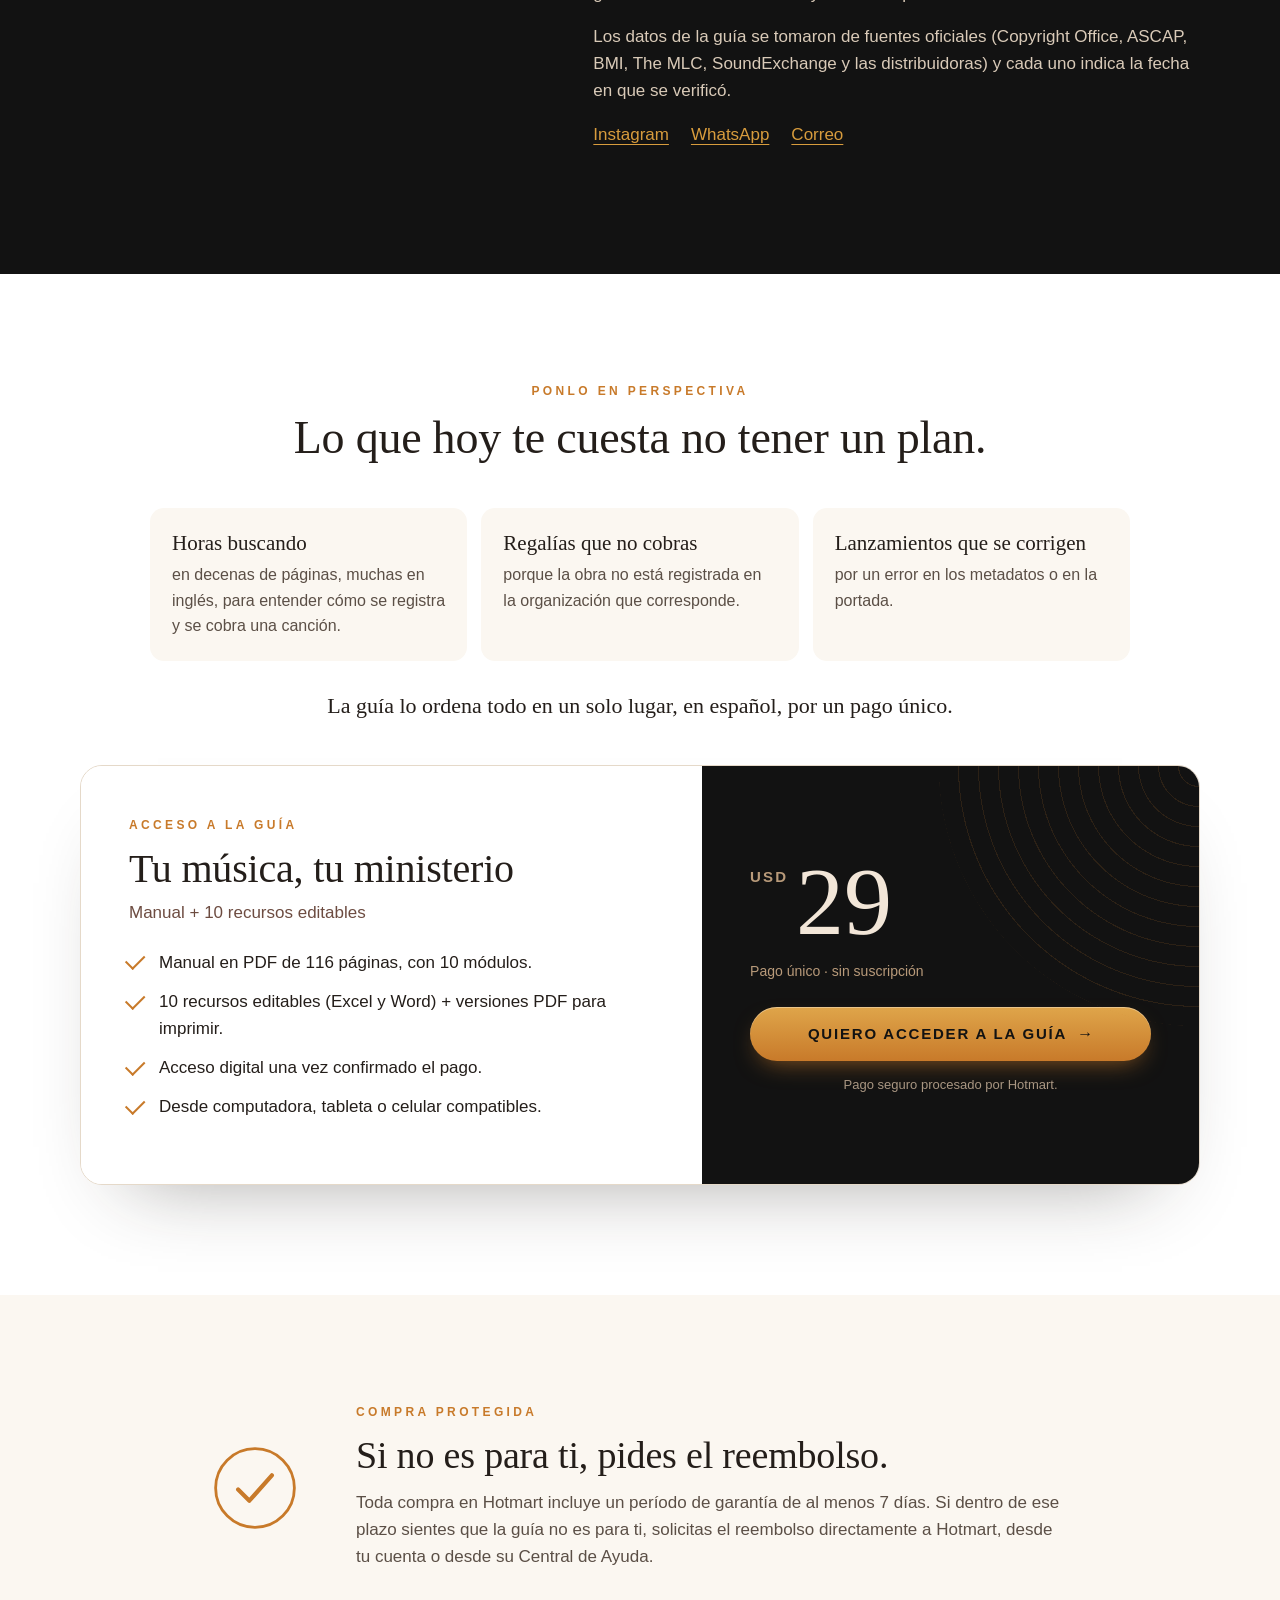
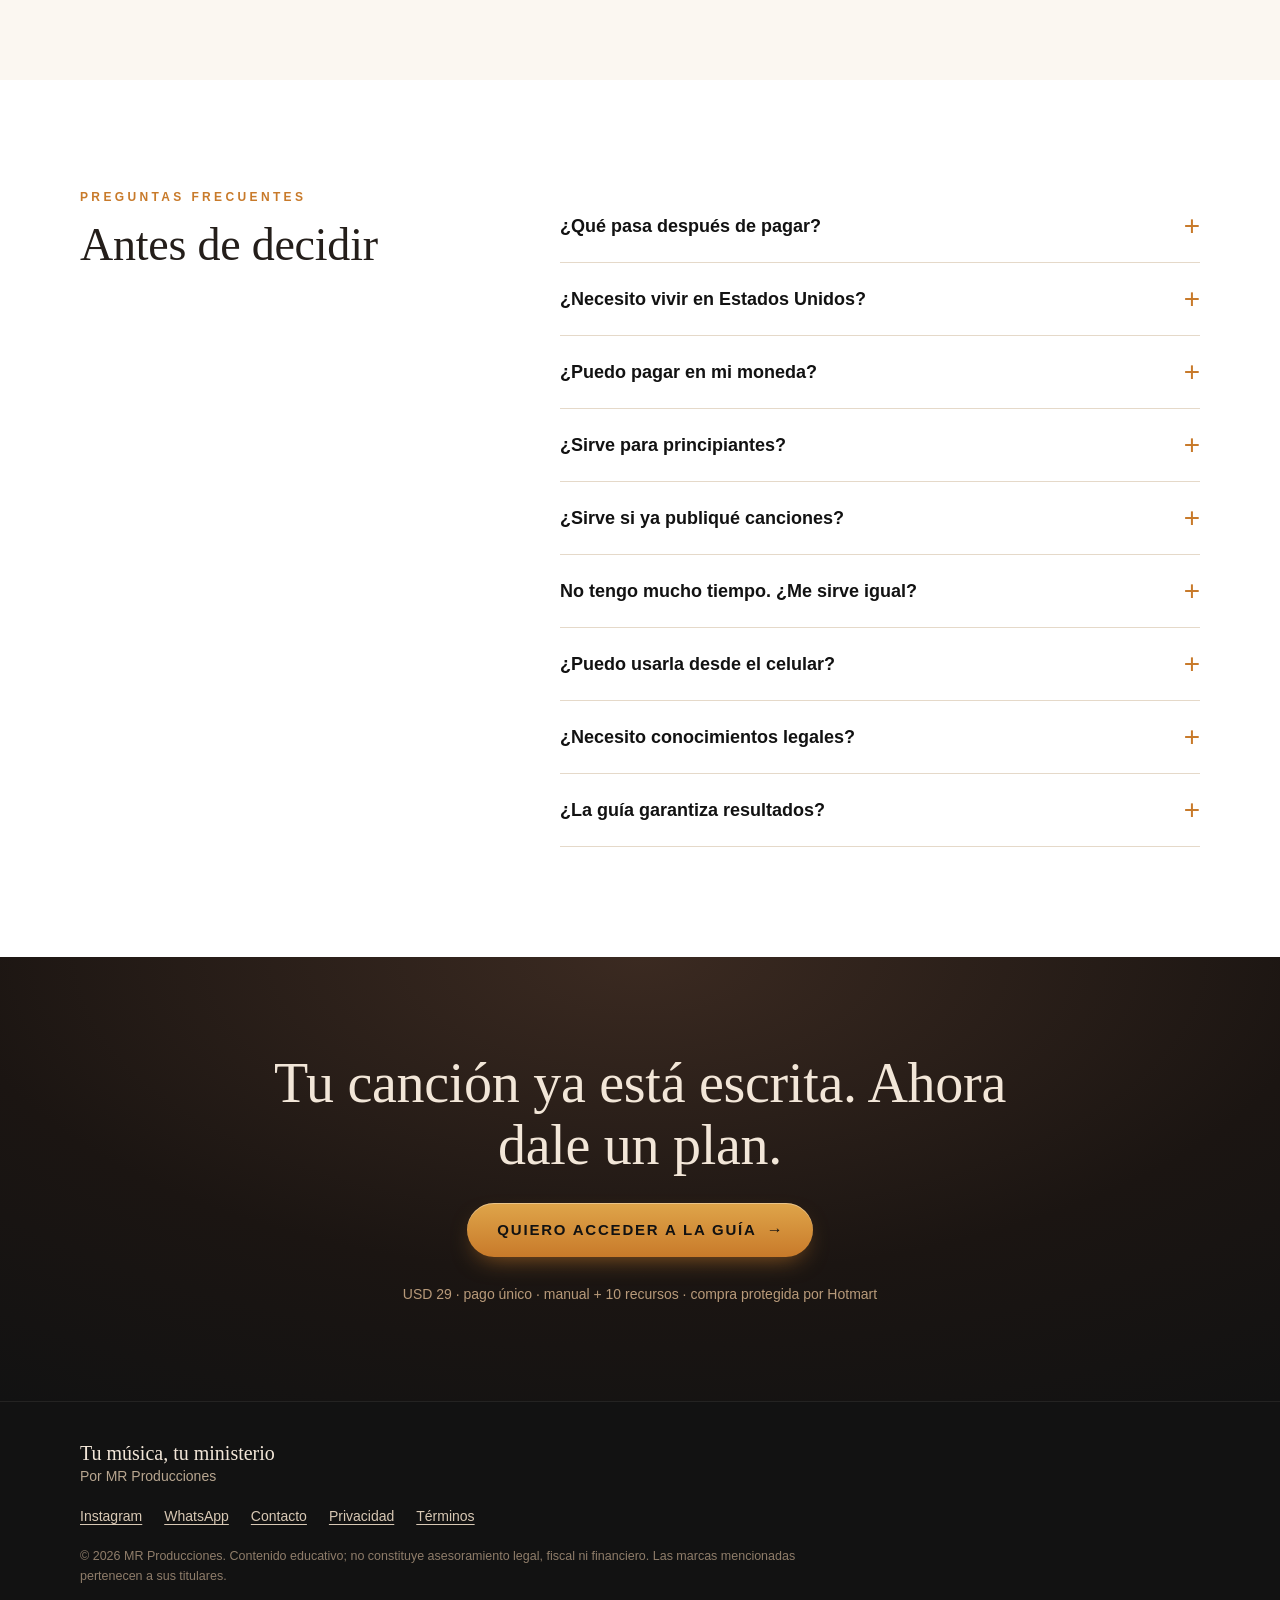
==== commit 819526c9: "Pagina de venta v2: metodo, demostracion, garantia y aviso al salir" ====
--- a/index.html
+++ b/index.html
@@ -22,7 +22,7 @@
 <link rel="icon" href="favicon-32.png" sizes="32x32" type="image/png">
 <link rel="apple-touch-icon" href="apple-touch-icon.png">
 <link rel="preload" href="mockup.jpg" as="image">
-<link rel="stylesheet" href="estilos.css?v=1">
+<link rel="stylesheet" href="estilos.css?v=2">
 <script src="config.js?v=4"></script>
 <script type="application/ld+json">
 {"@context":"https://schema.org","@type":"Product","name":"Tu música, tu ministerio — La guía del artista cristiano independiente","brand":{"@type":"Brand","name":"MR Producciones"},"description":"Manual digital en PDF y 10 recursos editables para artistas cristianos independientes.","image":"portada.jpg","offers":{"@type":"Offer","price":"29","priceCurrency":"USD","availability":"https://schema.org/InStock"}}
@@ -40,9 +40,9 @@
     </a>
     <button class="menu-btn" id="menuBtn" aria-expanded="false" aria-controls="menu"><span></span><span></span><span class="sr">Abrir menú</span></button>
     <nav class="menu" id="menu" aria-label="Secciones">
-      <a href="#modulos">Módulos</a>
-      <a href="#recursos">Recursos</a>
-      <a href="#para-quien">Para quién</a>
+      <a href="#metodo">El método</a>
+      <a href="#por-dentro">Por dentro</a>
+      <a href="#incluye">Qué incluye</a>
       <a href="#precio">Precio</a>
       <a href="#preguntas">Preguntas</a>
       <a class="btn btn-sm" data-cta="menu" href="#precio">Quiero la guía</a>
@@ -51,20 +51,20 @@
 </header>
 
 <main id="contenido">
-<!-- 1. HERO -->
+<!-- 1. PROMESA -->
 <section class="hero" id="inicio">
   <div class="wrap hero-grid">
     <div class="hero-txt">
-      <p class="kicker">Manual digital + 10 recursos editables</p>
+      <p class="kicker">Para cantantes, compositores y líderes de alabanza</p>
       <h1>Tu música,<em>tu ministerio</em></h1>
-      <p class="hero-sub">La guía del artista cristiano independiente.</p>
-      <p class="hero-lead">Tu música tiene un mensaje. Aprende a desarrollar tu carrera musical, proteger tus canciones y llegar a más personas sin depender de una discográfica.</p>
+      <p class="hero-sub">Escribiste la canción. Esta guía te muestra qué hacer después.</p>
+      <p class="hero-lead">Protege tus canciones, cobra lo que te corresponde, distribúyelas sin errores y planifica tus lanzamientos con un método paso a paso, sin depender de una discográfica.</p>
       <div class="hero-cta">
         <a class="btn btn-lg" data-cta="hero" href="#precio">Quiero acceder a la guía</a>
         <p class="hero-price"><span data-precio>USD 29</span> · pago único · acceso digital</p>
       </div>
       <ul class="hero-facts" aria-label="Qué incluye">
-        <li><b>10</b> módulos</li><li><b>100</b> ideas de contenido</li><li><b>10</b> plantillas</li>
+        <li><b>116</b> páginas</li><li><b>10</b> módulos</li><li><b>10</b> plantillas editables</li>
       </ul>
     </div>
     <div class="hero-img">
@@ -73,11 +73,11 @@
   </div>
 </section>
 
-<!-- 2. PROBLEMAS -->
+<!-- 2. ¿TE PASA ESTO? -->
 <section class="sec claro" id="problemas">
   <div class="wrap">
     <div class="sec-head">
-      <p class="kicker">¿Te pasa algo de esto?</p>
+      <p class="kicker">¿Te pasa esto?</p>
       <h2>Talento hay. Lo que falta, muchas veces, es un sistema.</h2>
     </div>
     <ol class="probs">
@@ -86,37 +86,105 @@
       <li><span>03</span><p><b>No sabes cómo distribuir tu música.</b> Distribuidoras, ISRC, metadatos, portadas: cada paso parece un riesgo.</p></li>
       <li><span>04</span><p><b>Publicas en redes sin estrategia.</b> Subes algo cuando puedes, pero no sabes qué grabar ni cómo hacer que te escuchen.</p></li>
       <li><span>05</span><p><b>No consigues oportunidades.</b> No sabes cómo presentarte ante una iglesia, un organizador o otro artista.</p></li>
-      <li><span>06</span><p><b>Tienes talento, pero no un sistema.</b> Trabajas con el corazón, pero sin un plan que te permita avanzar mes a mes.</p></li>
+      <li><span>06</span><p><b>Trabajas con el corazón, pero sin un plan.</b> Cada mes empiezas de cero y no sabes si estás avanzando.</p></li>
     </ol>
-  </div>
-</section>
-
-<!-- 3. SOLUCIÓN -->
-<section class="sec oscuro" id="solucion">
-  <div class="wrap sol-grid">
-    <div>
-      <p class="kicker">La solución</p>
-      <h2>Una guía práctica para ordenar, proteger y compartir tu música.</h2>
-    </div>
-    <div class="sol-txt">
-      <p><em>Tu música, tu ministerio</em> es un manual digital pensado para cantantes, compositores y músicos cristianos hispanohablantes, con foco en Estados Unidos y útil también en Latinoamérica.</p>
-      <p>Te explica con lenguaje claro cómo funcionan los derechos de autor y las organizaciones de regalías en EE. UU., cómo distribuir una canción sin errores, cómo comunicar tu mensaje en redes y cómo planificar un año completo. Cada módulo termina en ejercicios y checklists para pasar de la idea a la acción.</p>
-      <ul class="tick">
-        <li>Información verificada en fuentes oficiales, con fecha de verificación.</li>
-        <li>Ejemplos, tablas, ejercicios y checklists en cada módulo.</li>
-        <li>Plantillas editables para usar desde hoy.</li>
-        <li>Sin promesas de fama, reproducciones ni ingresos: solo un sistema honesto de trabajo.</li>
-      </ul>
-    </div>
-  </div>
-</section>
-
-<!-- 4. MÓDULOS -->
-<section class="sec claro" id="modulos">
-  <div class="wrap">
-    <div class="sec-head">
-      <p class="kicker">Contenido</p>
-      <h2>10 módulos, del primer orden a tu plan de 12 meses.</h2>
+    <p class="puente">Si te reconociste en dos o más, esta guía se escribió para ti.</p>
+  </div>
+</section>
+
+<!-- 3. LO QUE CAMBIA -->
+<section class="sec crema" id="cambio">
+  <div class="wrap">
+    <div class="sec-head">
+      <p class="kicker">Lo que cambia</p>
+      <h2>De «tengo canciones» a «tengo un plan».</h2>
+    </div>
+    <div class="cambio">
+      <div class="cambio-col antes">
+        <h3>Hoy</h3>
+        <ul>
+          <li>No sabes si tu canción está protegida.</li>
+          <li>Escuchas ASCAP, BMI, The MLC y no sabes cuál necesitas.</li>
+          <li>Subes una canción y rezas para no equivocarte en los datos.</li>
+          <li>Publicas cuando puedes, sin calendario.</li>
+          <li>No sabes cómo escribirle a una iglesia o a un organizador.</li>
+        </ul>
+      </div>
+      <div class="cambio-col despues">
+        <h3>Con la guía</h3>
+        <ul>
+          <li>Sabes qué registrar, dónde y en qué orden.</li>
+          <li>Entiendes qué cobra cada organización y por qué una no reemplaza a otra.</li>
+          <li>Sigues un checklist antes de cada lanzamiento.</li>
+          <li>Tienes un calendario de 30 días y 100 ideas de contenido.</li>
+          <li>Tienes un EPK y mensajes modelo en español e inglés.</li>
+        </ul>
+      </div>
+    </div>
+    <p class="aclara">La guía no promete fama, reproducciones ni ingresos. Te da el conocimiento y las herramientas; el trabajo lo pones tú.</p>
+  </div>
+</section>
+
+<!-- 4. EL MÉTODO -->
+<section class="sec oscuro" id="metodo">
+  <div class="wrap">
+    <div class="sec-head">
+      <p class="kicker">El método</p>
+      <h2>Ordenar, proteger, lanzar y sostener.</h2>
+      <p class="sec-lead">Los 10 módulos siguen cuatro etapas, en el orden en que las necesitas. No hace falta saber nada de la industria para empezar.</p>
+    </div>
+    <ol class="etapas">
+      <li><span class="et-n">1</span><h3>Ordenar</h3><p>Objetivos realistas, identidad, catálogo y presupuesto. Antes de lanzar, sabes qué tienes y hacia dónde vas.</p><small>Módulo 01</small></li>
+      <li><span class="et-n">2</span><h3>Proteger</h3><p>Derechos de autor, Split Sheet, Copyright Office y las organizaciones que cobran tus regalías en EE. UU.</p><small>Módulos 02 y 03</small></li>
+      <li><span class="et-n">3</span><h3>Lanzar</h3><p>Distribución digital, ISRC y metadatos, marca personal, contenido y un plan de lanzamiento de 30 días.</p><small>Módulos 04 a 07</small></li>
+      <li><span class="et-n">4</span><h3>Sostener</h3><p>Oportunidades con iglesias y organizadores, fuentes de ingreso y un plan de carrera de 12 meses.</p><small>Módulos 08 a 10</small></li>
+    </ol>
+  </div>
+</section>
+
+<!-- 5. DEMOSTRACIÓN -->
+<section class="sec claro" id="por-dentro">
+  <div class="wrap">
+    <div class="sec-head">
+      <p class="kicker">Así se ve por dentro</p>
+      <h2>Páginas reales del manual y de las plantillas.</h2>
+      <p class="sec-lead">Tablas, ejemplos, datos verificados con fecha y ejercicios para pasar a la acción. Desliza para ver más.</p>
+    </div>
+    <div class="demo" tabindex="0" aria-label="Páginas de muestra del manual">
+      <figure><img src="demo_p010.jpg" width="900" height="1350" loading="lazy" alt="Página 10 del manual: cómo definir objetivos, con tabla de tipos de objetivo"><figcaption>Módulo 1 · Define tus objetivos</figcaption></figure>
+      <figure><img src="demo_p023.jpg" width="900" height="1350" loading="lazy" alt="Página 23 del manual: registro en la Copyright Office con tarifas verificadas y fecha"><figcaption>Módulo 2 · Registro con datos verificados</figcaption></figure>
+      <figure><img src="demo_p056.jpg" width="900" height="1350" loading="lazy" alt="Página 56 del manual: ideas de contenido con gancho, desarrollo y llamado a la acción"><figcaption>Módulo 6 · Ideas de contenido listas para grabar</figcaption></figure>
+      <figure><img src="demo_rec04.jpg" width="900" height="1165" loading="lazy" alt="Recurso 4: checklist de distribución para revisar antes de publicar"><figcaption>Recurso 4 · Checklist de distribución</figcaption></figure>
+      <figure><img src="demo_rec05.jpg" width="900" height="1165" loading="lazy" alt="Recurso 5: calendario de lanzamiento de 30 días"><figcaption>Recurso 5 · Calendario de 30 días</figcaption></figure>
+    </div>
+  </div>
+</section>
+
+<!-- 6. CÓMO FUNCIONA -->
+<section class="sec crema" id="como-funciona">
+  <div class="wrap">
+    <div class="sec-head">
+      <p class="kicker">Cómo funciona</p>
+      <h2>Tres pasos, y empiezas hoy.</h2>
+    </div>
+    <ol class="pasos">
+      <li><span>1</span><h3>Compras en Hotmart</h3><p>Pago único y seguro. Hotmart te muestra el precio en tu moneda y los medios de pago de tu país.</p></li>
+      <li><span>2</span><h3>Recibes el acceso</h3><p>Una vez confirmado el pago, Hotmart te envía el acceso al manual y a los 10 recursos.</p></li>
+      <li><span>3</span><h3>Sigues el método</h3><p>Lees un módulo, completas su plantilla y pasas al siguiente. A tu ritmo, desde el celular o la computadora.</p></li>
+    </ol>
+    <div class="cta-mid">
+      <a class="btn btn-lg" data-cta="pasos" href="#precio">Quiero acceder a la guía</a>
+      <p><span data-precio>USD 29</span> · pago único · acceso digital</p>
+    </div>
+  </div>
+</section>
+
+<!-- 7. LO QUE RECIBES -->
+<section class="sec claro" id="incluye">
+  <div class="wrap">
+    <div class="sec-head">
+      <p class="kicker">Lo que recibes</p>
+      <h2>Un manual de 116 páginas y 10 herramientas para trabajar.</h2>
     </div>
     <div class="mods">
       <article class="mod"><span class="n">01</span><h3>Organización del artista</h3><p>Objetivos realistas, identidad, catálogo, single/EP/álbum, plan de lanzamiento y presupuesto.</p></article>
@@ -130,35 +198,38 @@
       <article class="mod"><span class="n">09</span><h3>Monetización</h3><p>Fuentes de ingreso, presentaciones, servicios, productos digitales, presupuestos y reinversión.</p></article>
       <article class="mod"><span class="n">10</span><h3>Plan de 12 meses</h3><p>Cuatro trimestres con acciones, publicaciones, lanzamientos, indicadores y evaluación.</p></article>
     </div>
-  </div>
-</section>
-
-<!-- 5. RECURSOS -->
-<section class="sec crema" id="recursos">
-  <div class="wrap rec-grid">
-    <div class="rec-head">
-      <p class="kicker">Incluido</p>
-      <h2>10 recursos editables para trabajar, no solo para leer.</h2>
-      <p>En Excel o Word para completar, y en PDF para imprimir. Las plantillas legales incluyen un aviso: son educativas y no reemplazan el asesoramiento de un profesional.</p>
-      <img src="portada.jpg" width="600" height="900" alt="Portada del manual Tu música, tu ministerio" loading="lazy" class="rec-cover">
-    </div>
-    <ol class="recs">
-      <li><span>01</span>Plantilla de planificación artística</li>
-      <li><span>02</span>Registro de canciones y documentación</li>
-      <li><span>03</span>Split Sheet educativo</li>
-      <li><span>04</span>Checklist de distribución</li>
-      <li><span>05</span>Calendario de lanzamiento de 30 días</li>
-      <li><span>06</span>Biblioteca de 100 ideas de contenido</li>
-      <li><span>07</span>Plantilla de EPK</li>
-      <li><span>08</span>Planificador semanal de publicaciones</li>
-      <li><span>09</span>Plantilla de presupuesto</li>
-      <li><span>10</span>Plan de carrera de 12 meses</li>
-    </ol>
-  </div>
-</section>
-
-<!-- 6. PARA QUIÉN -->
-<section class="sec claro" id="para-quien">
+
+    <div class="rec-grid rec-in">
+      <div class="rec-head">
+        <h3 class="h3-grande">Y 10 recursos editables</h3>
+        <p>En Excel o Word para completar, y en PDF para imprimir. Las plantillas legales incluyen un aviso: son educativas y no reemplazan el asesoramiento de un profesional.</p>
+        <div class="destacados">
+          <p class="kicker">Tres para empezar hoy</p>
+          <ul>
+            <li><b>Split Sheet educativo.</b> Para dejar por escrito, antes de grabar, quién compuso qué y en qué porcentaje.</li>
+            <li><b>Checklist de distribución.</b> Lo que revisas antes de subir una canción, para no tener que corregirla después.</li>
+            <li><b>Calendario de 30 días.</b> Qué publicar cada día alrededor de un lanzamiento.</li>
+          </ul>
+        </div>
+      </div>
+      <ol class="recs">
+        <li><span>01</span>Plantilla de planificación artística</li>
+        <li><span>02</span>Registro de canciones y documentación</li>
+        <li><span>03</span>Split Sheet educativo</li>
+        <li><span>04</span>Checklist de distribución</li>
+        <li><span>05</span>Calendario de lanzamiento de 30 días</li>
+        <li><span>06</span>Biblioteca de 100 ideas de contenido</li>
+        <li><span>07</span>Plantilla de EPK</li>
+        <li><span>08</span>Planificador semanal de publicaciones</li>
+        <li><span>09</span>Plantilla de presupuesto</li>
+        <li><span>10</span>Plan de carrera de 12 meses</li>
+      </ol>
+    </div>
+  </div>
+</section>
+
+<!-- 8. PARA QUIÉN (Y PARA QUIÉN NO) -->
+<section class="sec crema" id="para-quien">
   <div class="wrap">
     <div class="sec-head">
       <p class="kicker">Para quién es</p>
@@ -172,34 +243,54 @@
       <li><h3>Artistas que ya publican</h3><p>Y quieren revisar derechos, registros y estrategia.</p></li>
       <li><h3>Quienes recién empiezan</h3><p>Y prefieren aprender el camino antes de cometer errores.</p></li>
     </ul>
-  </div>
-</section>
-
-<!-- 7. SOBRE MR -->
+    <div class="no-es">
+      <h3>No es para ti si…</h3>
+      <ul>
+        <li>Buscas una fórmula para hacerte viral o ganar dinero rápido.</li>
+        <li>Necesitas asesoramiento legal para un caso concreto (para eso, un abogado).</li>
+        <li>Quieres que alguien haga el trabajo por ti: la guía te enseña a hacerlo.</li>
+      </ul>
+    </div>
+  </div>
+</section>
+
+<!-- 9. QUIÉN ESTÁ DETRÁS -->
 <section class="sec oscuro" id="sobre">
   <div class="wrap sobre-grid">
     <div><p class="kicker">Quién está detrás</p><h2>MR Producciones</h2></div>
     <div class="sobre-txt">
       <p>MR Producciones es un estudio de producción musical con base en Argentina que trabaja a distancia con artistas cristianos independientes, incluidos artistas hispanohablantes que viven en Estados Unidos.</p>
       <p>Producimos, mezclamos y masterizamos canciones, y acompañamos a cada artista en la letra y en la orientación de lo que quiere comunicar. Esta guía reúne lo que todo artista independiente necesita saber antes y después de grabar: cómo cuidar su obra y cómo compartirla.</p>
+      <p>Los datos de la guía se tomaron de fuentes oficiales (Copyright Office, ASCAP, BMI, The MLC, SoundExchange y las distribuidoras) y cada uno indica la fecha en que se verificó.</p>
       <p class="sobre-links"><a data-ig href="#" target="_blank" rel="noopener" hidden>Instagram</a><a data-wa href="#" target="_blank" rel="noopener" hidden>WhatsApp</a><a data-email href="#" hidden>Correo</a></p>
     </div>
   </div>
 </section>
 
-<!-- 8. PRECIO -->
+<!-- 10. PRECIO (anclaje) -->
 <section class="sec claro" id="precio">
   <div class="wrap">
+    <div class="sec-head centro">
+      <p class="kicker">Ponlo en perspectiva</p>
+      <h2>Lo que hoy te cuesta no tener un plan.</h2>
+    </div>
+    <ul class="ancla">
+      <li><b>Horas buscando</b> en decenas de páginas, muchas en inglés, para entender cómo se registra y se cobra una canción.</li>
+      <li><b>Regalías que no cobras</b> porque la obra no está registrada en la organización que corresponde.</li>
+      <li><b>Lanzamientos que se corrigen</b> por un error en los metadatos o en la portada.</li>
+    </ul>
+    <p class="ancla-cierre">La guía lo ordena todo en un solo lugar, en español, por un pago único.</p>
+
     <div class="precio-card">
       <div class="pc-izq">
         <p class="kicker">Acceso a la guía</p>
         <h2>Tu música, tu ministerio</h2>
         <p class="pc-sub">Manual + 10 recursos editables</p>
         <ul class="tick">
+          <li>Manual en PDF de 116 páginas, con 10 módulos.</li>
+          <li>10 recursos editables (Excel y Word) + versiones PDF para imprimir.</li>
           <li>Acceso digital una vez confirmado el pago.</li>
-          <li>Manual en PDF de más de 100 páginas, con 10 módulos.</li>
-          <li>10 recursos editables (Excel y Word) + versiones PDF para imprimir.</li>
-          <li>Acceso desde computadora, tableta o celular compatibles.</li>
+          <li>Desde computadora, tableta o celular compatibles.</li>
         </ul>
       </div>
       <div class="pc-der">
@@ -207,22 +298,36 @@
         <p class="pc-reg" id="precioRegular" hidden></p>
         <p class="pc-precio"><span class="cur">USD</span><span class="num" data-precio-num>29</span></p>
         <p class="pc-nota">Pago único · sin suscripción</p>
-        <a class="btn btn-lg btn-full" data-cta="precio" href="#precio">Quiero mi guía</a>
-        <p class="pc-seg">Pago procesado por Hotmart.</p>
-      </div>
-    </div>
-  </div>
-</section>
-
-<!-- 9. FAQ -->
-<section class="sec crema" id="preguntas">
+        <a class="btn btn-lg btn-full" data-cta="precio" href="#precio">Quiero acceder a la guía</a>
+        <p class="pc-seg">Pago seguro procesado por Hotmart.</p>
+      </div>
+    </div>
+  </div>
+</section>
+
+<!-- 11. GARANTÍA -->
+<section class="sec crema" id="garantia">
+  <div class="wrap garantia">
+    <svg class="sello" viewBox="0 0 64 64" aria-hidden="true"><circle cx="32" cy="32" r="28" fill="none" stroke="#C87A2A" stroke-width="2"/><path d="M20 33l8 8 16-18" fill="none" stroke="#C87A2A" stroke-width="3" stroke-linecap="round" stroke-linejoin="round"/></svg>
+    <div>
+      <p class="kicker">Compra protegida</p>
+      <h2>Si no es para ti, pides el reembolso.</h2>
+      <p>Toda compra en Hotmart incluye un período de garantía de al menos 7 días. Si dentro de ese plazo sientes que la guía no es para ti, solicitas el reembolso directamente a Hotmart, desde tu cuenta o desde su Central de Ayuda.</p>
+    </div>
+  </div>
+</section>
+
+<!-- 12. PREGUNTAS -->
+<section class="sec claro" id="preguntas">
   <div class="wrap faq-grid">
     <div><p class="kicker">Preguntas frecuentes</p><h2>Antes de decidir</h2></div>
     <div class="faq">
-      <details><summary>¿Necesito vivir en Estados Unidos?</summary><p>No. La guía explica con detalle el sistema de EE. UU. (Copyright Office, ASCAP, BMI, The MLC y SoundExchange) porque es donde vive gran parte del público objetivo, pero la distribución, la marca, el contenido, los lanzamientos, las oportunidades y la planificación sirven en cualquier país. Si vives fuera de EE. UU., la guía te indica qué averiguar en tu país.</p></details>
+      <details><summary>¿Qué pasa después de pagar?</summary><p>Hotmart confirma el pago y te envía el acceso al material digital: el manual en PDF y los 10 recursos. Si algo no te llega, puedes escribirnos por los medios de contacto del pie de página.</p></details>
+      <details><summary>¿Necesito vivir en Estados Unidos?</summary><p>No. La guía explica con detalle el sistema de EE. UU. (Copyright Office, ASCAP, BMI, The MLC y SoundExchange) porque es donde vive gran parte del público, pero la distribución, la marca, el contenido, los lanzamientos, las oportunidades y la planificación sirven en cualquier país. Si vives fuera de EE. UU., la guía te indica qué averiguar en tu país.</p></details>
+      <details><summary>¿Puedo pagar en mi moneda?</summary><p>Sí. Hotmart te muestra el precio en tu moneda local y los medios de pago disponibles en tu país, como tarjeta o PayPal.</p></details>
       <details><summary>¿Sirve para principiantes?</summary><p>Sí. Está escrita en lenguaje claro, con ejemplos y ejercicios. No necesitas experiencia previa en la industria.</p></details>
       <details><summary>¿Sirve si ya publiqué canciones?</summary><p>Sí. Te ayuda a revisar si tus canciones están bien registradas, si tus metadatos son consistentes, a ordenar tu catálogo y a planificar tus próximos lanzamientos.</p></details>
-      <details><summary>¿Cómo recibo la guía?</summary><p>La compra se procesa en Hotmart. Una vez confirmado el pago, recibes el acceso al material digital por los medios que indica la plataforma.</p></details>
+      <details><summary>No tengo mucho tiempo. ¿Me sirve igual?</summary><p>Sí. Cada módulo se puede leer por separado y termina con una tarea concreta. Puedes avanzar un módulo por semana y empezar por el que más necesites.</p></details>
       <details><summary>¿Puedo usarla desde el celular?</summary><p>Sí. El manual está en PDF y se puede leer en celulares, tabletas y computadoras compatibles. Para completar las plantillas editables es más cómodo usar una computadora, aunque también puedes usar las versiones PDF para imprimir.</p></details>
       <details><summary>¿Necesito conocimientos legales?</summary><p>No. Los conceptos se explican desde cero. La guía es educativa y no reemplaza el asesoramiento de un abogado o contador para tu caso particular.</p></details>
       <details><summary>¿La guía garantiza resultados?</summary><p>No. Nadie puede garantizar reproducciones, seguidores, ingresos ni ingreso a playlists. La guía te da conocimiento, herramientas y un plan de trabajo; los resultados dependen de muchos factores, como la calidad de tus canciones, tu constancia y tu público.</p></details>
@@ -230,12 +335,12 @@
   </div>
 </section>
 
-<!-- 10. CTA FINAL -->
+<!-- 13. CIERRE -->
 <section class="final">
   <div class="wrap final-in">
-    <h2>Tu próximo paso como artista comienza con una decisión.</h2>
+    <h2>Tu canción ya está escrita. Ahora dale un plan.</h2>
     <a class="btn btn-lg" data-cta="final" href="#precio">Quiero acceder a la guía</a>
-    <p><span data-precio>USD 29</span> · acceso digital · manual + 10 recursos</p>
+    <p><span data-precio>USD 29</span> · pago único · manual + 10 recursos · compra protegida por Hotmart</p>
   </div>
 </section>
 </main>
@@ -260,11 +365,27 @@
   <a class="btn btn-sm" data-cta="sticky" href="#precio" tabindex="-1">Quiero mi guía</a>
 </div>
 
+<!-- Aviso al salir: una vez por visita, sin descuentos -->
+<div class="salida" id="salida" role="dialog" aria-modal="true" aria-labelledby="salidaTit" hidden>
+  <div class="salida-caja">
+    <button type="button" class="salida-x" id="salidaX" aria-label="Cerrar">×</button>
+    <p class="kicker">Espera un momento</p>
+    <h2 id="salidaTit">¿Es por el precio o por la duda?</h2>
+    <div class="salida-op">
+      <div><h3>Si es por el precio</h3><p>Es un pago único de <b data-precio>USD 29</b>, sin suscripción, y la compra está protegida por la garantía de Hotmart.</p></div>
+      <div><h3>Si es por la duda</h3><p>Revisa las preguntas frecuentes o escríbenos y te respondemos antes de que compres.</p>
+        <p class="salida-links"><a href="#preguntas" id="salidaFaq">Ver preguntas</a><a data-wa href="#" target="_blank" rel="noopener" hidden>Escribir por WhatsApp</a></p></div>
+    </div>
+    <a class="btn btn-lg btn-full" data-cta="salida" href="#precio">Quiero acceder a la guía</a>
+  </div>
+</div>
+
 <div class="cookies" id="cookies" role="dialog" aria-live="polite" aria-label="Aviso de cookies" hidden>
   <p>Usamos cookies de medición (como el píxel de Meta) para saber cómo se usa la página y mejorar nuestros anuncios. Solo se activan si aceptas. Más información en la <a href="privacidad.html">política de privacidad</a>.</p>
   <div><button class="btn btn-sm btn-ghost" id="ckNo">Rechazar</button><button class="btn btn-sm" id="ckSi">Aceptar</button></div>
 </div>
 
 <script src="main.js?v=1" defer></script>
+<script src="salida.js?v=1" defer></script>
 </body>
 </html>
--- a/estilos.css
+++ b/estilos.css
@@ -225,3 +225,92 @@
   .final .btn{width:100%}
 }
 section[id]{scroll-margin-top:70px}
+
+/* ===== v2 — estructura de conversión (2026-11-27) ===== */
+.sec-lead{margin:16px 0 0;font-size:18px;color:#5b4f46;max-width:640px}
+.oscuro .sec-lead{color:#cdbca9}
+.sec-head.centro{margin-inline:auto;text-align:center}
+.puente{margin:36px 0 0;font:400 22px/1.35 var(--serif);color:var(--espresso)}
+.h3-grande{font-size:clamp(26px,4vw,34px);margin-bottom:14px}
+
+/* lo que cambia */
+.cambio{display:grid;gap:18px}
+@media (min-width:800px){.cambio{grid-template-columns:1fr 1fr;gap:24px}}
+.cambio-col{border-radius:var(--r);padding:28px 26px}
+.cambio-col h3{margin-bottom:14px}
+.cambio-col ul{list-style:none;margin:0;padding:0}
+.cambio-col li{padding:10px 0 10px 30px;position:relative;border-top:1px solid rgba(0,0,0,.07)}
+.cambio-col li:first-child{border-top:0}
+.antes{background:#fff;border:1px solid var(--linea);color:#6a5d53}
+.antes li::before{content:"✕";position:absolute;left:4px;color:#b0a090}
+.despues{background:var(--carbon);color:var(--crema)}
+.despues li{border-color:rgba(242,230,216,.1)}
+.despues li::before{content:"✓";position:absolute;left:4px;color:var(--dorado);font-weight:700}
+.aclara{margin:24px 0 0;font-size:15px;color:#6a5d53}
+
+/* método */
+.etapas{list-style:none;margin:0;padding:0;display:grid;gap:16px}
+@media (min-width:700px){.etapas{grid-template-columns:1fr 1fr}}
+@media (min-width:1040px){.etapas{grid-template-columns:repeat(4,1fr)}}
+.etapas li{border:1px solid rgba(242,230,216,.14);border-radius:var(--r);padding:26px 22px;background:rgba(255,255,255,.02)}
+.et-n{display:inline-grid;place-items:center;width:38px;height:38px;border-radius:50%;background:linear-gradient(180deg,#DFA54A,#C87A2A);color:var(--carbon);font:700 16px var(--sans);margin-bottom:16px}
+.etapas h3{color:var(--crema);margin-bottom:8px}
+.etapas p{margin:0 0 14px;color:#cdbca9;font-size:16px}
+.etapas small{font:600 11px var(--sans);letter-spacing:.2em;text-transform:uppercase;color:var(--arena)}
+
+/* demostración */
+.demo{display:flex;gap:18px;overflow-x:auto;scroll-snap-type:x mandatory;padding:4px 4px 18px;margin-inline:-4px}
+.demo figure{flex:0 0 72%;max-width:300px;margin:0;scroll-snap-align:start}
+@media (min-width:900px){.demo figure{flex-basis:23%}}
+.demo img{border-radius:8px;border:1px solid var(--linea);box-shadow:0 18px 36px -22px rgba(36,30,26,.45);background:#fff}
+.demo figcaption{font-size:14px;color:#6a5d53;margin-top:10px}
+
+/* cómo funciona */
+.pasos{list-style:none;margin:0;padding:0;display:grid;gap:16px}
+@media (min-width:800px){.pasos{grid-template-columns:repeat(3,1fr);gap:22px}}
+.pasos li{background:#fff;border:1px solid var(--linea);border-radius:var(--r);padding:26px 24px}
+.pasos span{font:400 44px/1 var(--serif);color:var(--ambar);display:block;margin-bottom:10px}
+.pasos h3{margin-bottom:8px}
+.pasos p{margin:0;color:#5b4f46;font-size:16px}
+.cta-mid{text-align:center;margin-top:44px}
+.cta-mid p{margin:12px 0 0;font-size:14px;color:#6a5d53}
+
+/* lo que recibes */
+.rec-in{margin-top:64px}
+.destacados{margin-top:26px;border-left:3px solid var(--ambar);padding:4px 0 4px 20px}
+.destacados ul{list-style:none;margin:0;padding:0}
+.destacados li{margin:0 0 12px;font-size:16px}
+
+/* para quién no */
+.no-es{margin-top:36px;background:#fff;border:1px dashed var(--arena);border-radius:var(--r);padding:26px}
+.no-es h3{margin-bottom:10px}
+.no-es ul{margin:0;padding-left:20px;color:#5b4f46}
+.no-es li{margin:6px 0}
+
+/* anclaje */
+.ancla{list-style:none;margin:0 auto;padding:0;display:grid;gap:14px;max-width:980px}
+@media (min-width:800px){.ancla{grid-template-columns:repeat(3,1fr)}}
+.ancla li{background:var(--papel);border-radius:var(--r);padding:22px;font-size:16px;color:#5b4f46}
+.ancla b{display:block;font:400 21px/1.25 var(--serif);color:var(--tinta);margin-bottom:6px}
+.ancla-cierre{text-align:center;font:400 22px/1.35 var(--serif);margin:30px auto 44px;max-width:640px}
+
+/* garantía */
+.garantia{display:grid;gap:22px;align-items:center;max-width:860px}
+@media (min-width:700px){.garantia{grid-template-columns:110px 1fr;gap:36px}}
+.sello{width:90px;height:90px}
+.garantia h2{font-size:clamp(28px,4.4vw,38px);margin-bottom:12px}
+.garantia p:not(.kicker){margin:0;color:#5b4f46}
+
+/* aviso al salir */
+.salida{position:fixed;inset:0;z-index:90;background:rgba(18,18,18,.72);display:grid;place-items:center;padding:20px}
+.salida[hidden]{display:none}
+.salida-caja{position:relative;background:#fff;border-radius:18px;max-width:560px;width:100%;padding:34px 28px 28px;max-height:92vh;overflow:auto;box-shadow:0 30px 80px -20px rgba(0,0,0,.6)}
+.salida-caja h2{font-size:clamp(26px,5vw,34px);margin-bottom:18px}
+.salida-x{position:absolute;top:10px;right:12px;width:40px;height:40px;border:0;background:none;font-size:28px;line-height:1;cursor:pointer;color:#6a5d53}
+.salida-op{display:grid;gap:14px;margin-bottom:22px}
+@media (min-width:560px){.salida-op{grid-template-columns:1fr 1fr}}
+.salida-op>div{background:var(--papel);border-radius:12px;padding:16px}
+.salida-op h3{font-size:18px;margin-bottom:6px}
+.salida-op p{margin:0;font-size:15px;color:#5b4f46}
+.salida-links{margin-top:10px!important;display:flex;flex-wrap:wrap;gap:14px}
+.salida-links a{color:var(--ambar);font-weight:600}
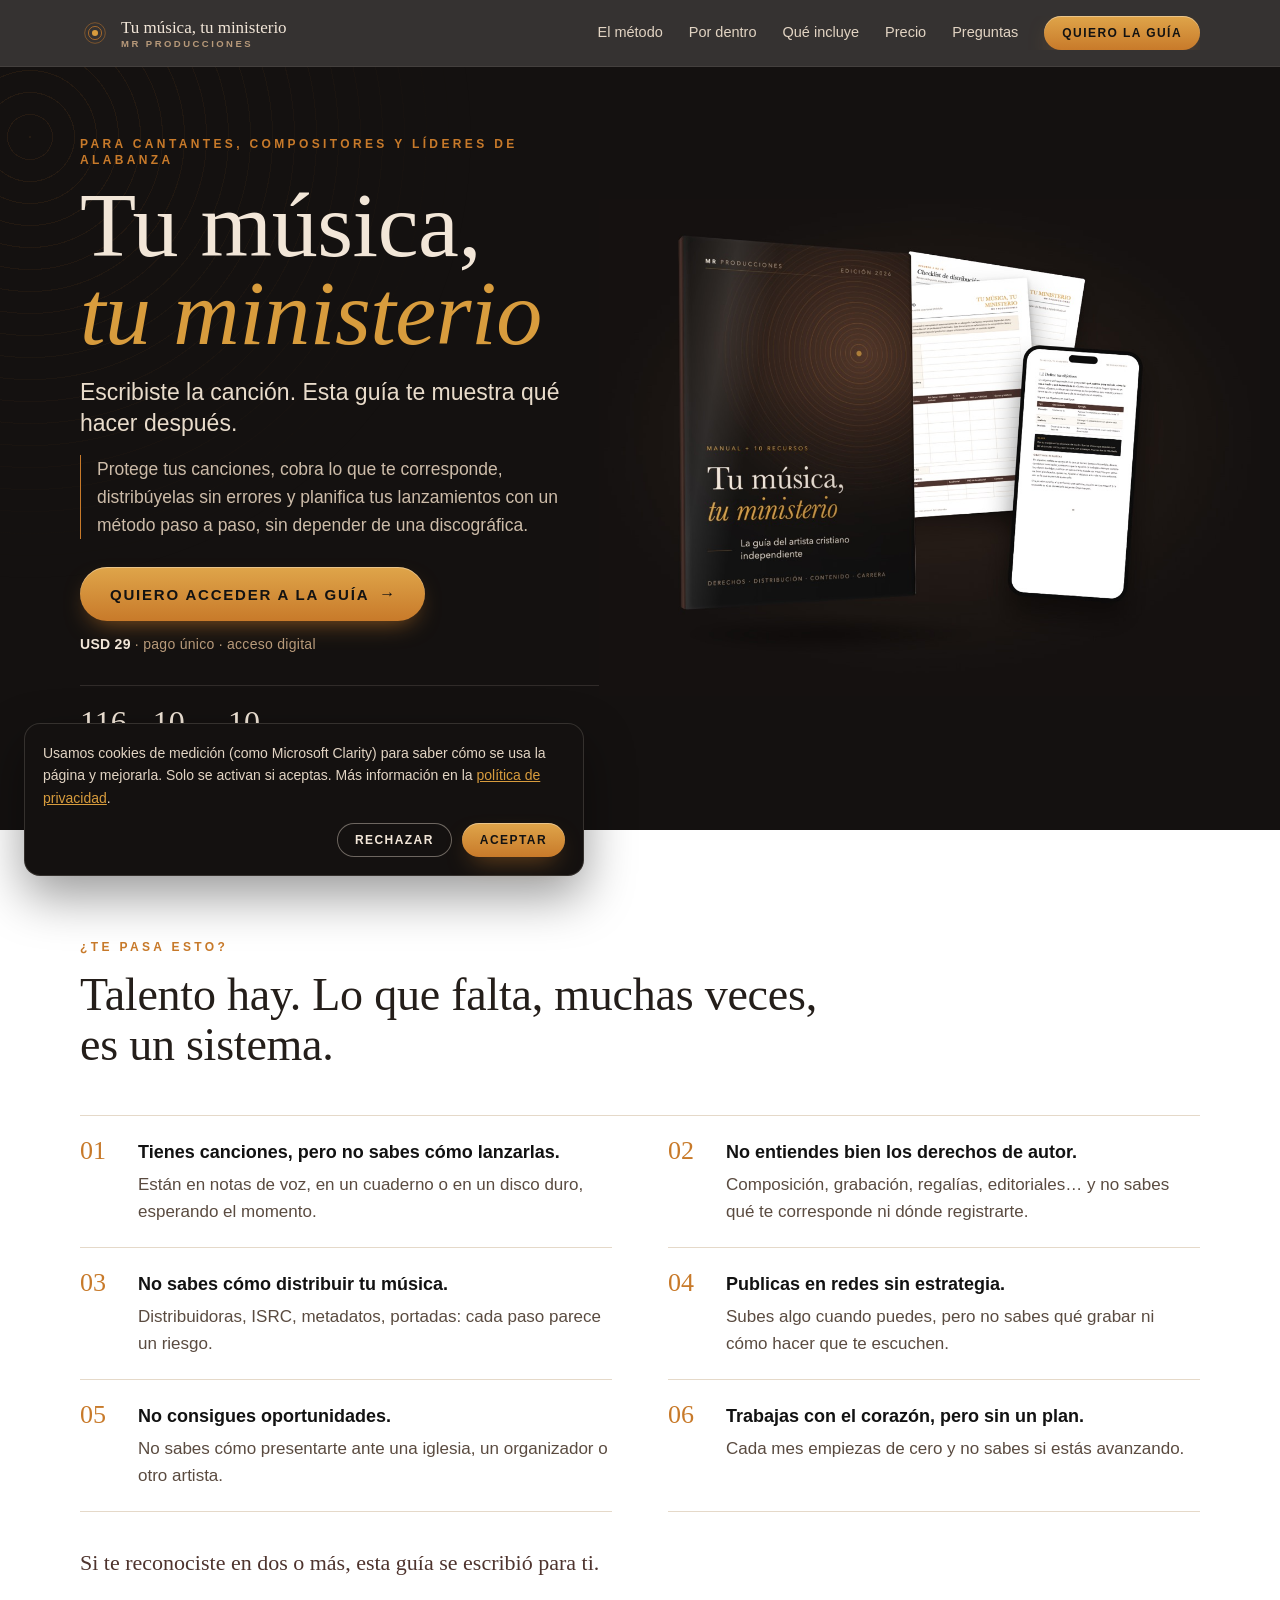
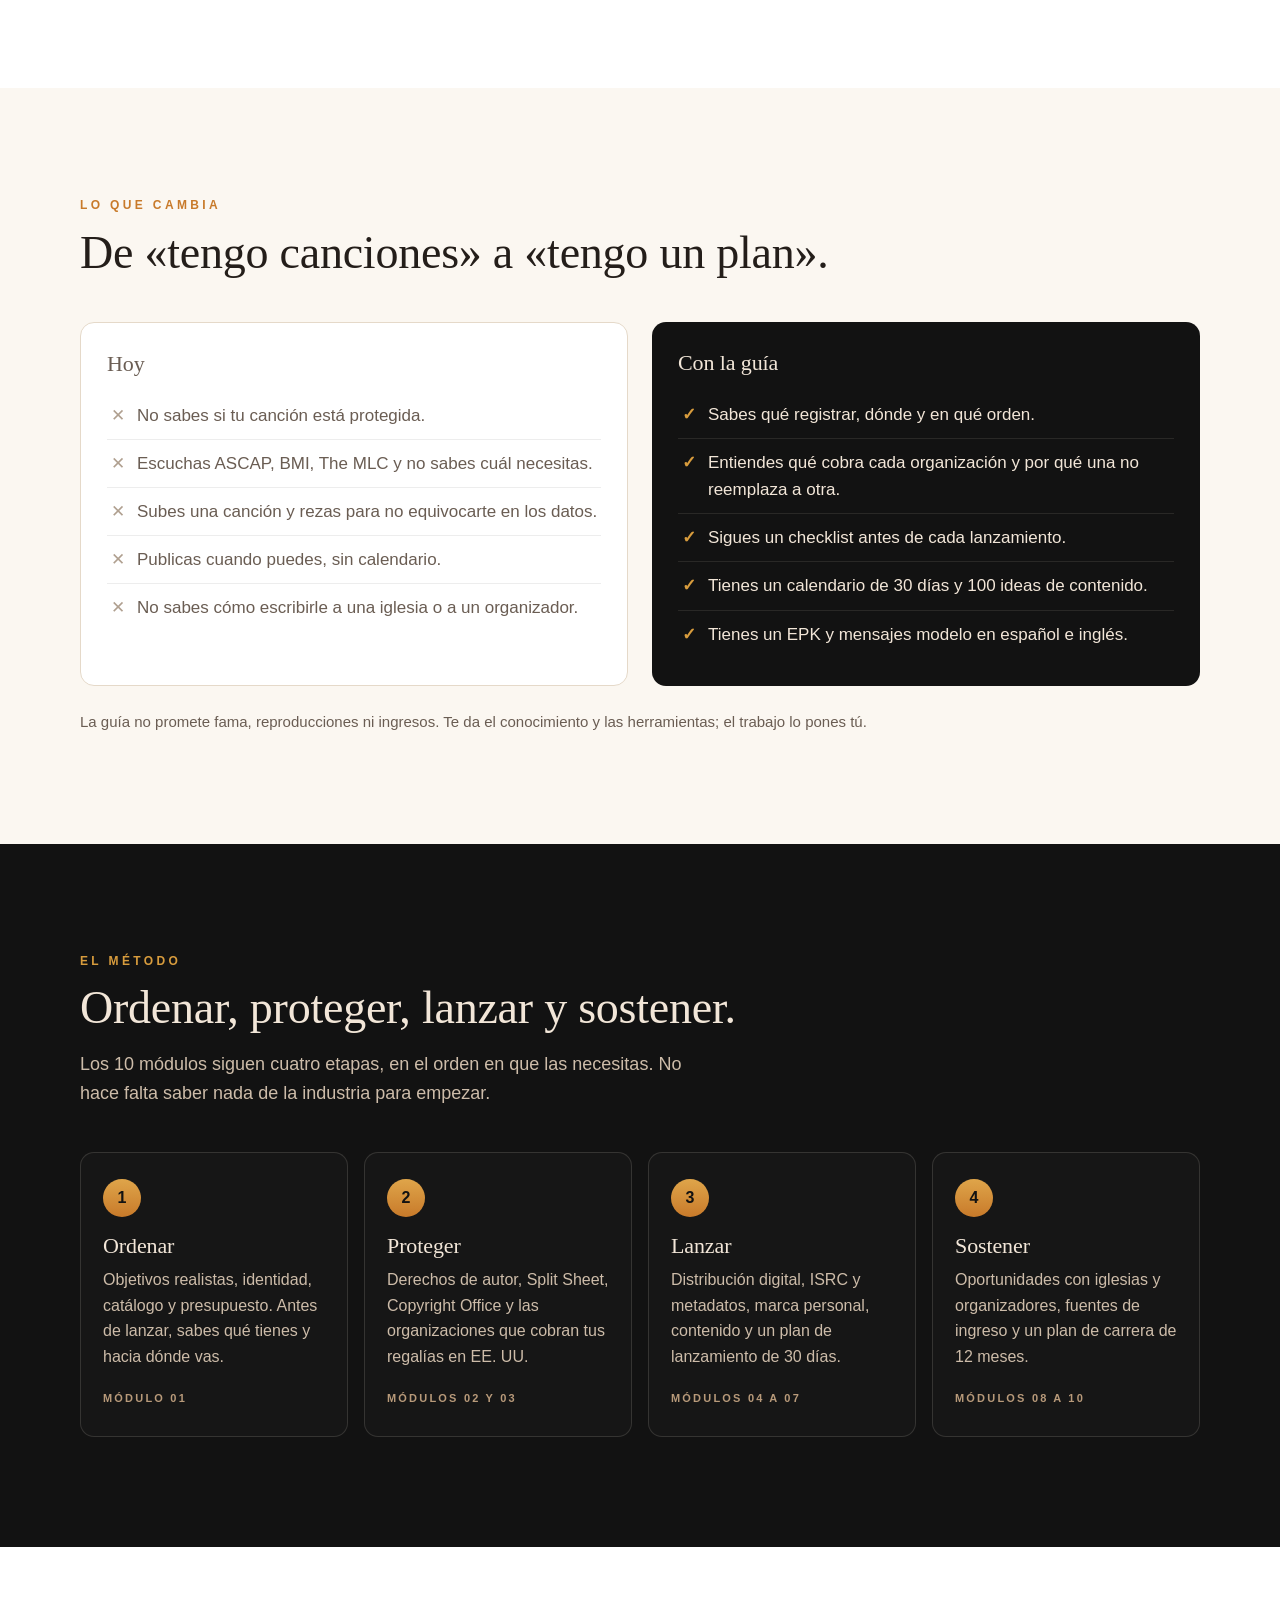
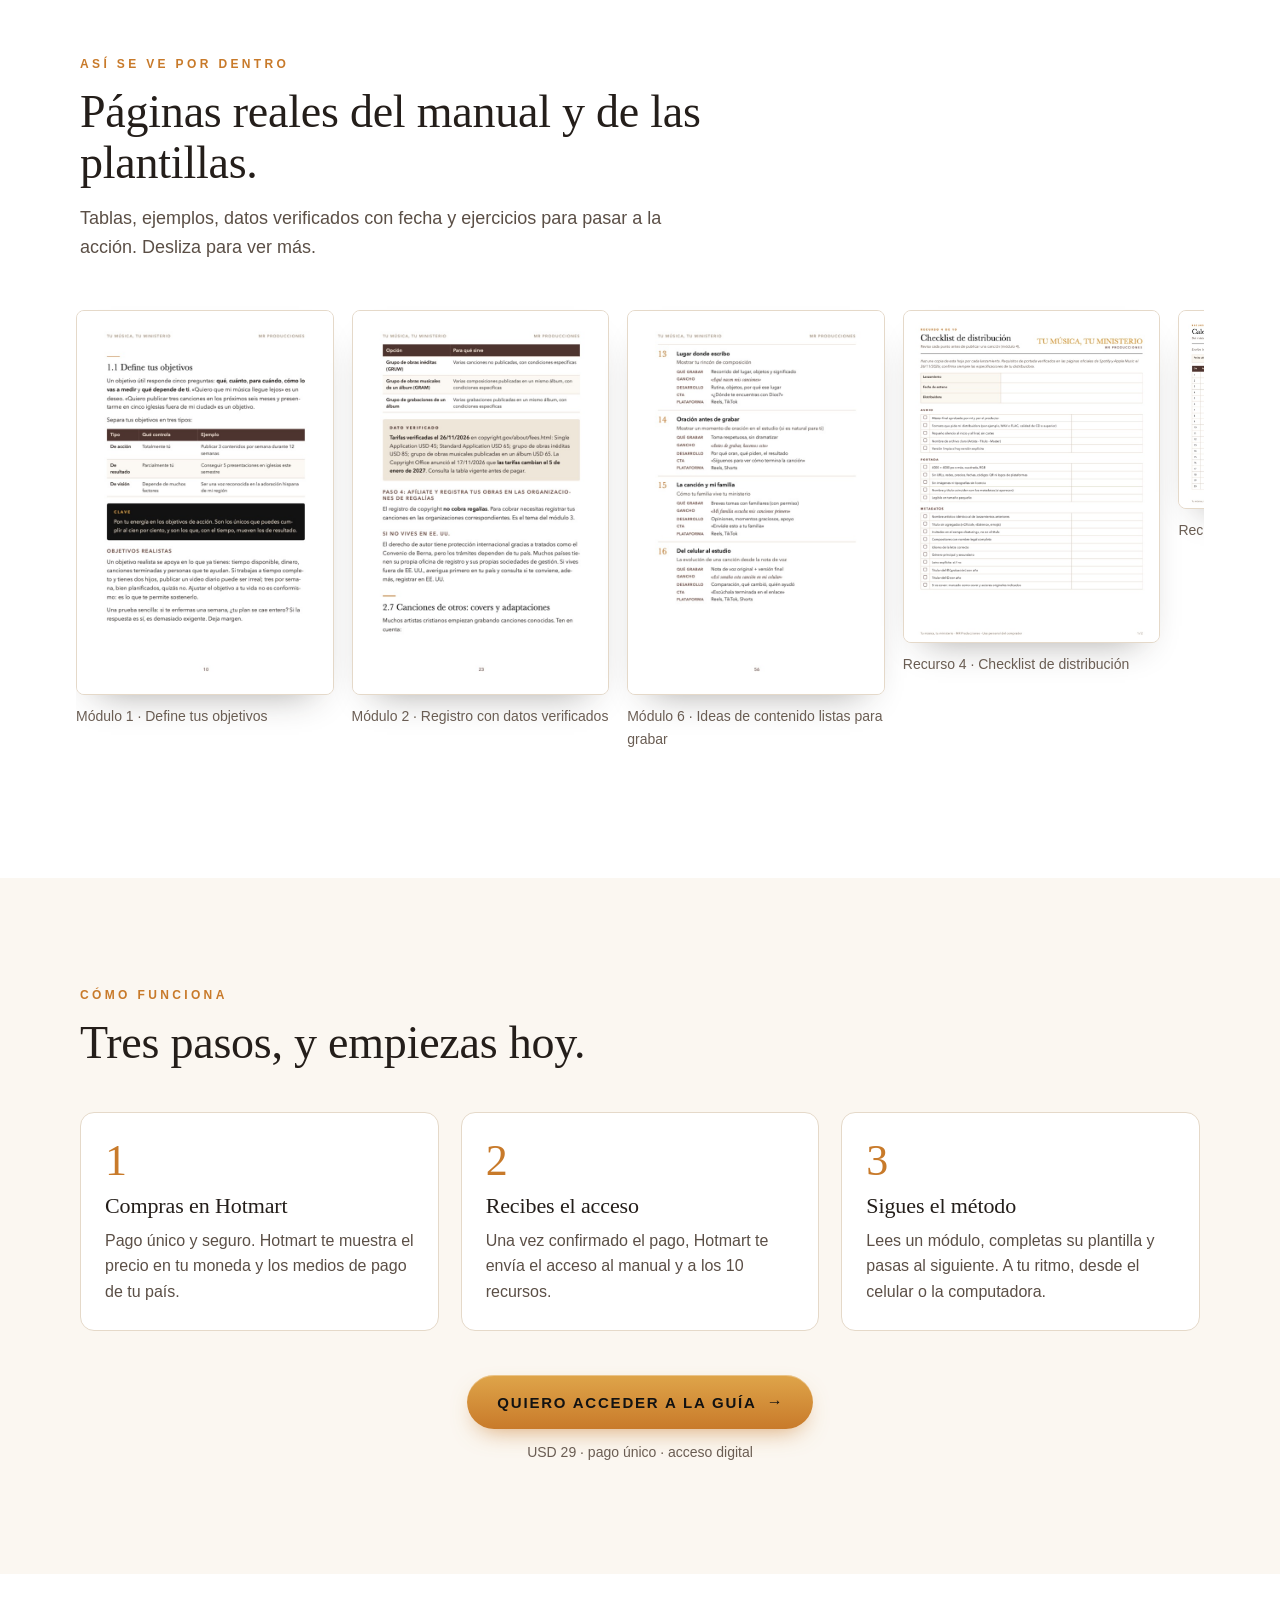
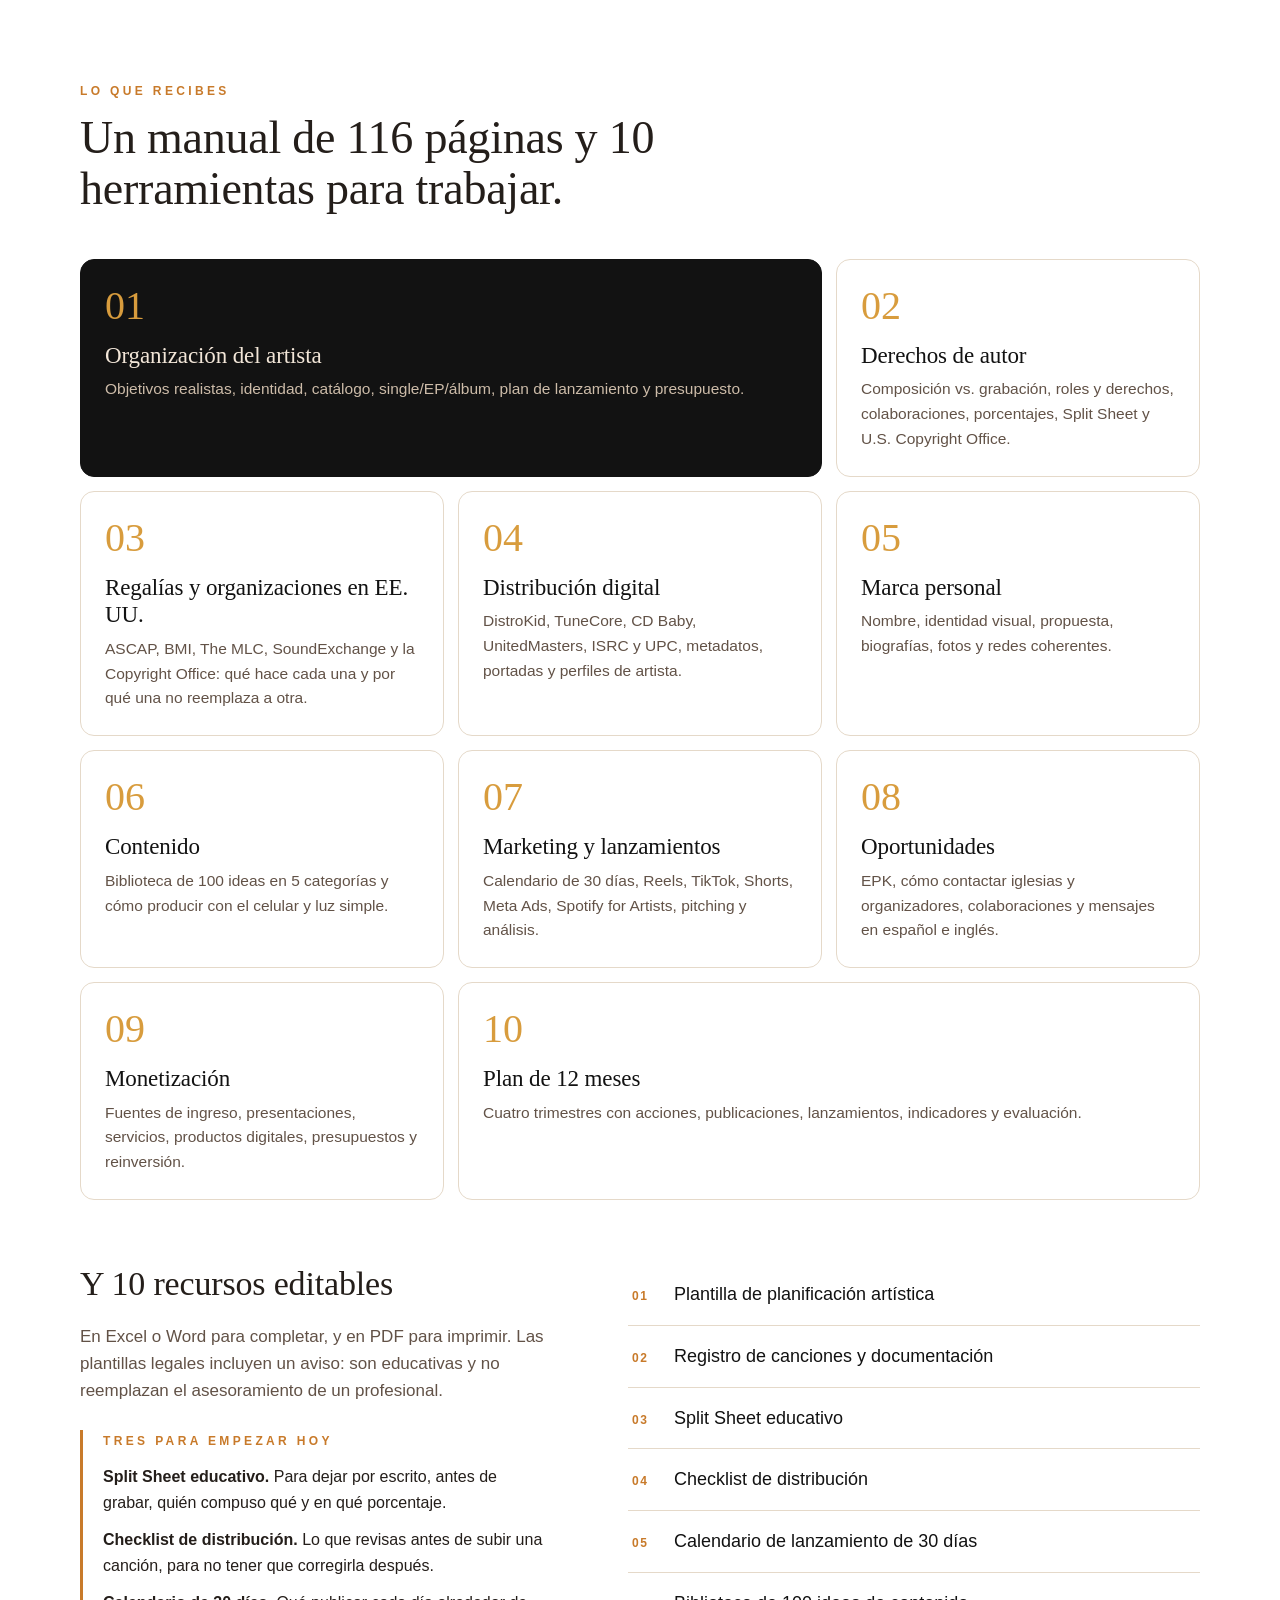
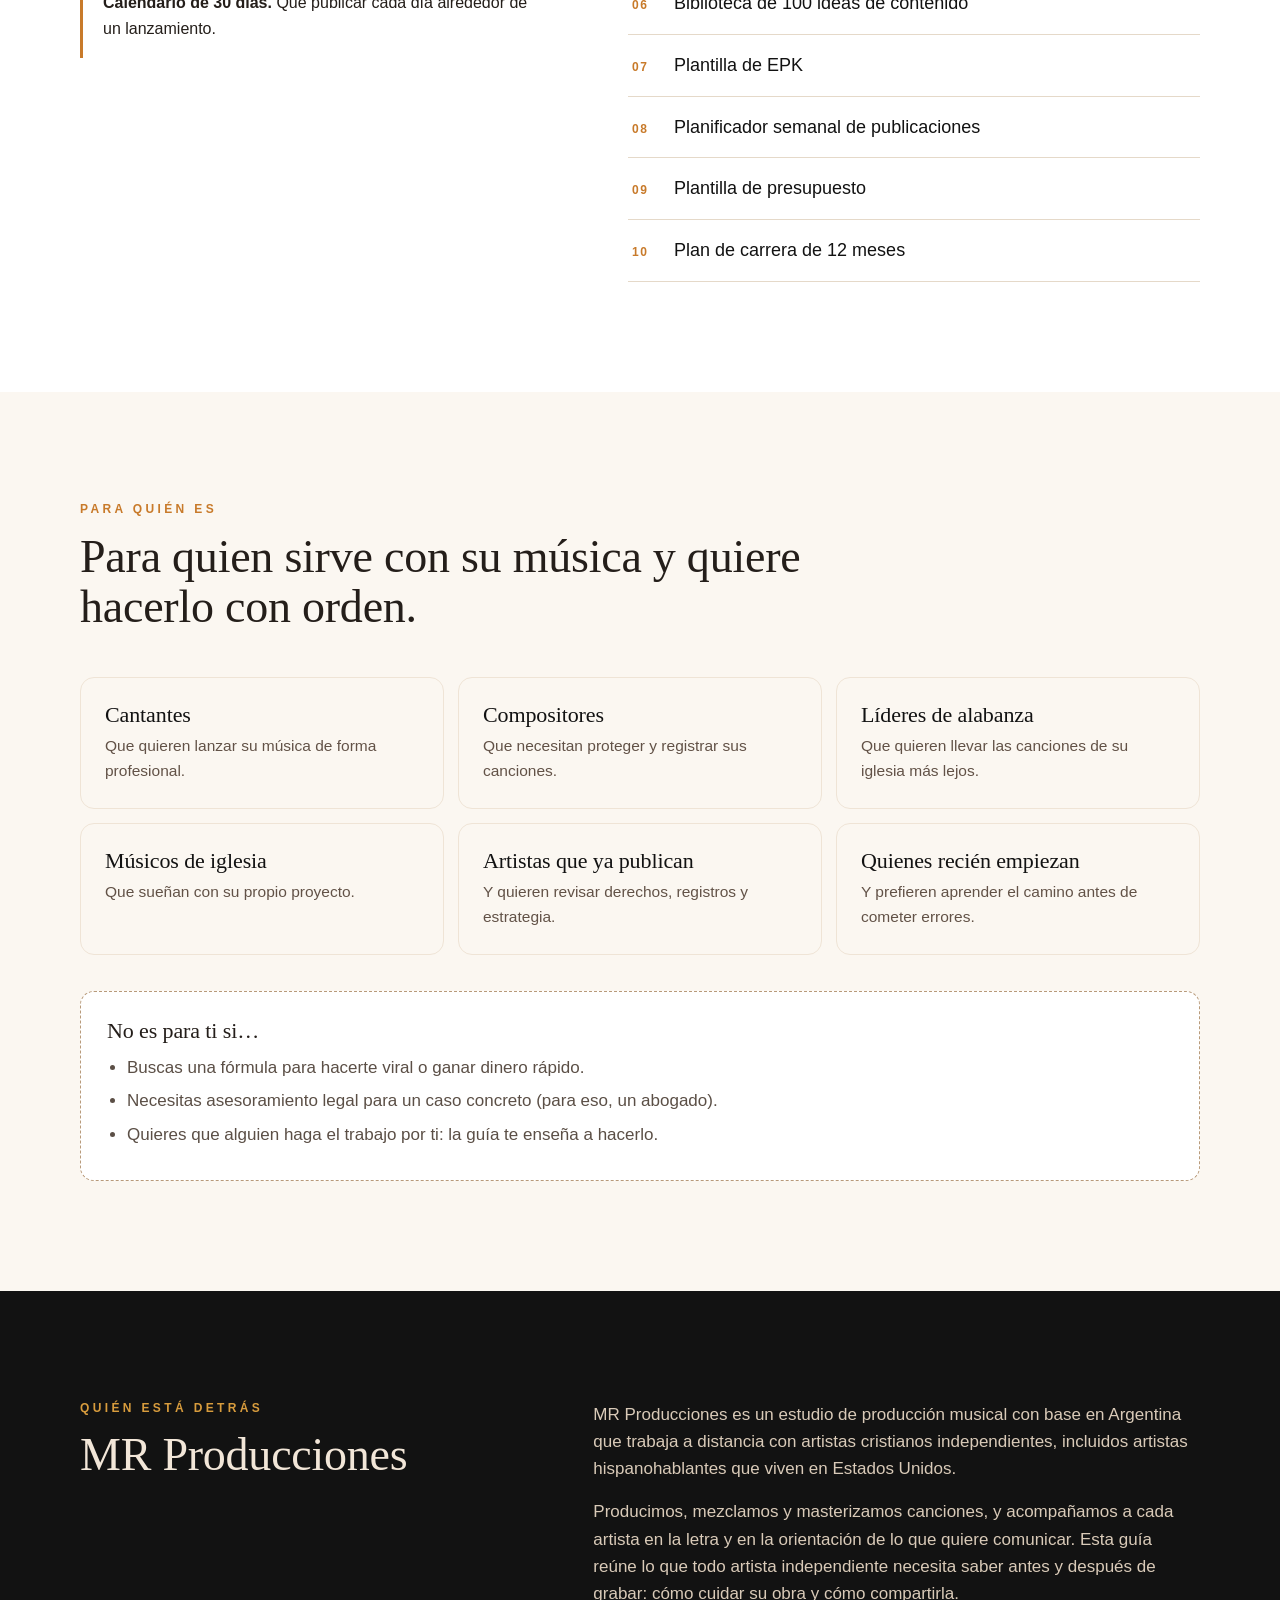
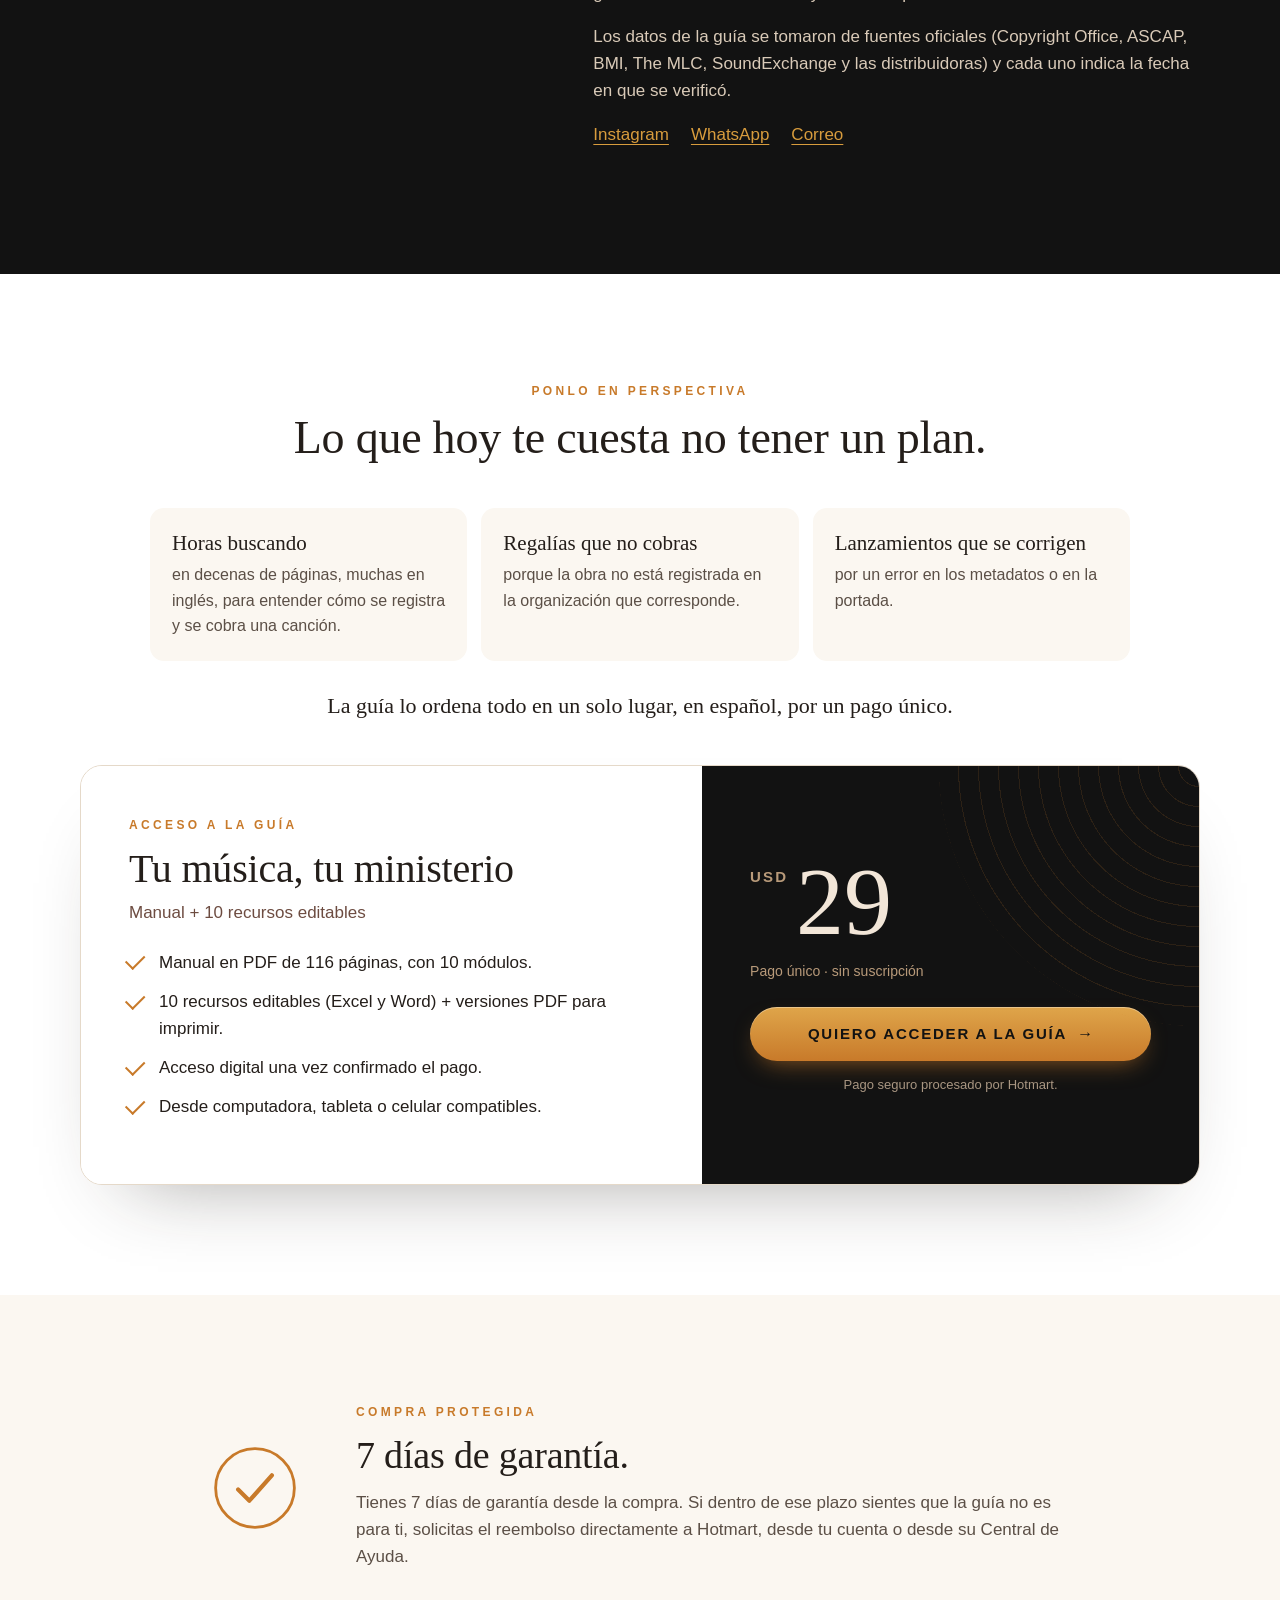
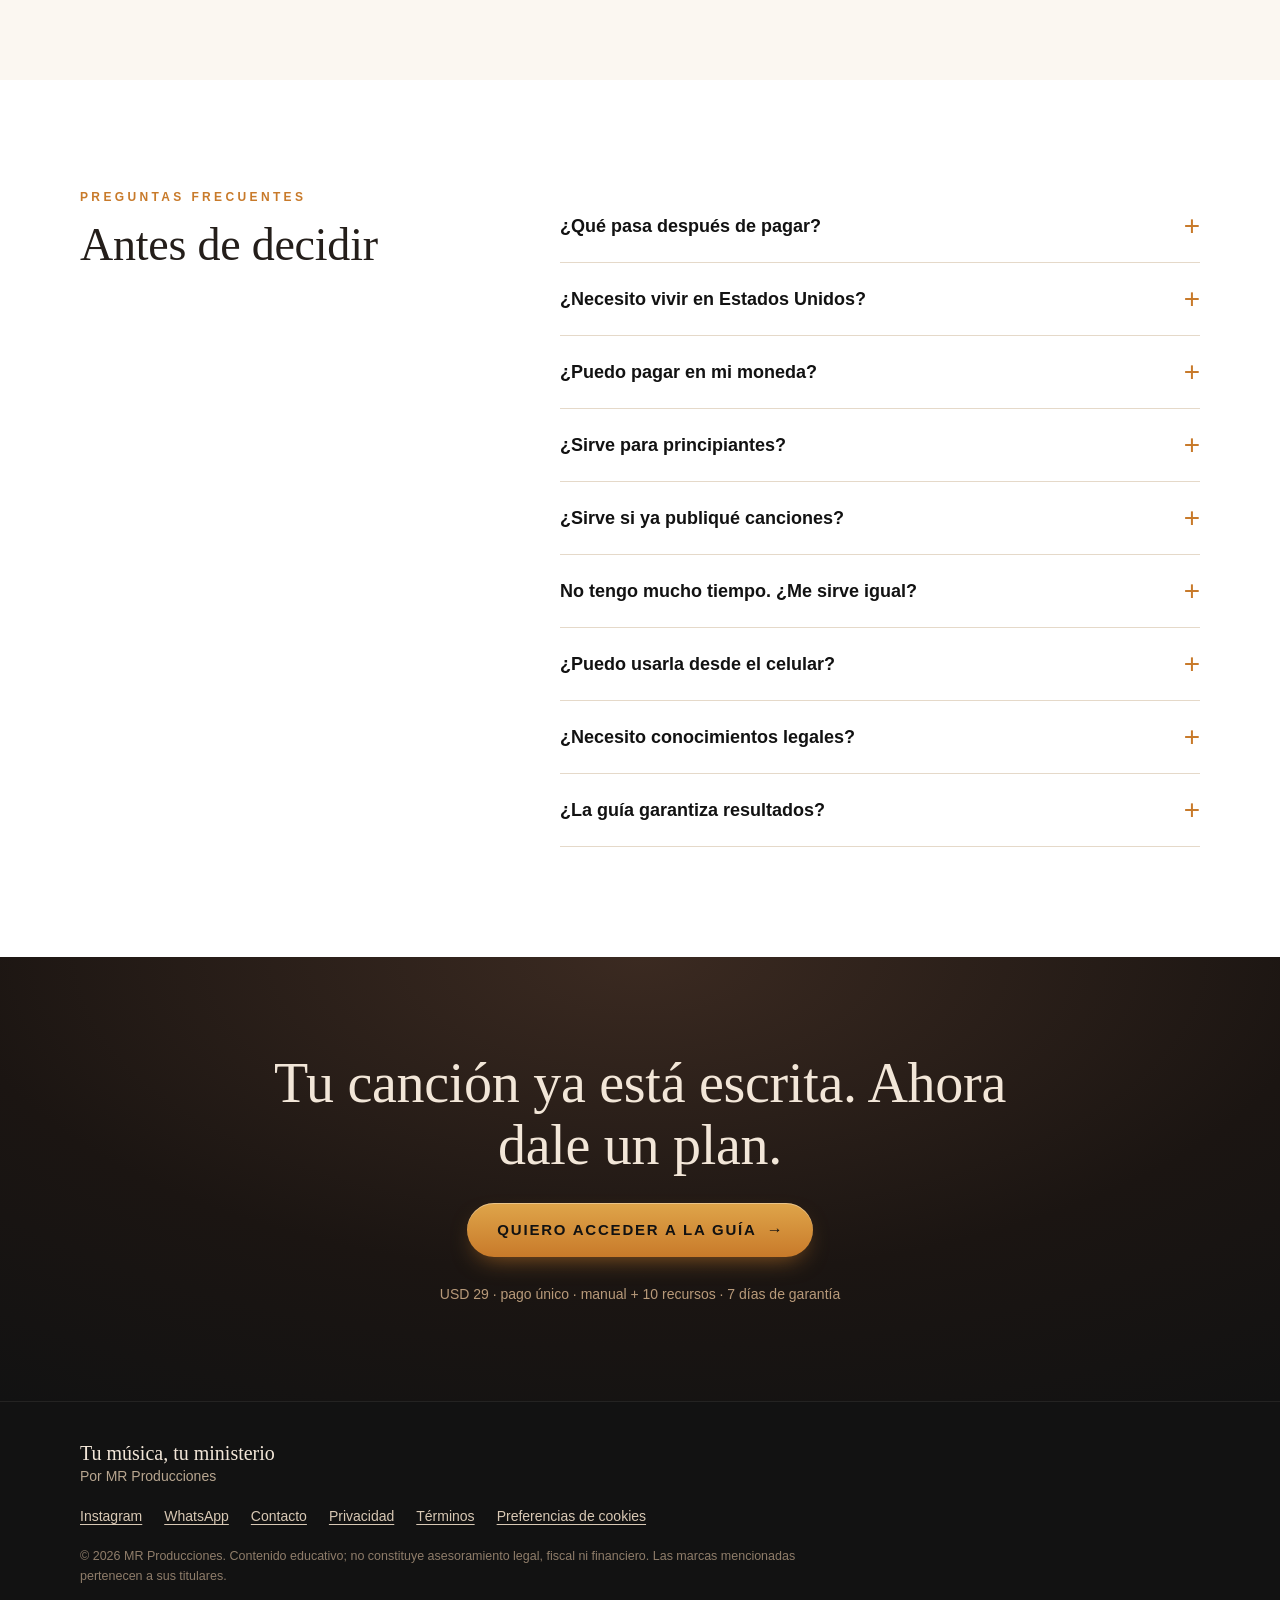
==== commit 6b64b5e2: "Clarity y garantia de 7 dias" ====
--- a/index.html
+++ b/index.html
@@ -23,7 +23,7 @@
 <link rel="apple-touch-icon" href="apple-touch-icon.png">
 <link rel="preload" href="mockup.jpg" as="image">
 <link rel="stylesheet" href="estilos.css?v=2">
-<script src="config.js?v=4"></script>
+<script src="config.js?v=5"></script>
 <script type="application/ld+json">
 {"@context":"https://schema.org","@type":"Product","name":"Tu música, tu ministerio — La guía del artista cristiano independiente","brand":{"@type":"Brand","name":"MR Producciones"},"description":"Manual digital en PDF y 10 recursos editables para artistas cristianos independientes.","image":"portada.jpg","offers":{"@type":"Offer","price":"29","priceCurrency":"USD","availability":"https://schema.org/InStock"}}
 </script>
@@ -311,8 +311,8 @@
     <svg class="sello" viewBox="0 0 64 64" aria-hidden="true"><circle cx="32" cy="32" r="28" fill="none" stroke="#C87A2A" stroke-width="2"/><path d="M20 33l8 8 16-18" fill="none" stroke="#C87A2A" stroke-width="3" stroke-linecap="round" stroke-linejoin="round"/></svg>
     <div>
       <p class="kicker">Compra protegida</p>
-      <h2>Si no es para ti, pides el reembolso.</h2>
-      <p>Toda compra en Hotmart incluye un período de garantía de al menos 7 días. Si dentro de ese plazo sientes que la guía no es para ti, solicitas el reembolso directamente a Hotmart, desde tu cuenta o desde su Central de Ayuda.</p>
+      <h2>7 días de garantía.</h2>
+      <p>Tienes 7 días de garantía desde la compra. Si dentro de ese plazo sientes que la guía no es para ti, solicitas el reembolso directamente a Hotmart, desde tu cuenta o desde su Central de Ayuda.</p>
     </div>
   </div>
 </section>
@@ -340,7 +340,7 @@
   <div class="wrap final-in">
     <h2>Tu canción ya está escrita. Ahora dale un plan.</h2>
     <a class="btn btn-lg" data-cta="final" href="#precio">Quiero acceder a la guía</a>
-    <p><span data-precio>USD 29</span> · pago único · manual + 10 recursos · compra protegida por Hotmart</p>
+    <p><span data-precio>USD 29</span> · pago único · manual + 10 recursos · 7 días de garantía</p>
   </div>
 </section>
 </main>
@@ -372,7 +372,7 @@
     <p class="kicker">Espera un momento</p>
     <h2 id="salidaTit">¿Es por el precio o por la duda?</h2>
     <div class="salida-op">
-      <div><h3>Si es por el precio</h3><p>Es un pago único de <b data-precio>USD 29</b>, sin suscripción, y la compra está protegida por la garantía de Hotmart.</p></div>
+      <div><h3>Si es por el precio</h3><p>Es un pago único de <b data-precio>USD 29</b>, sin suscripción, y tienes 7 días de garantía para pedir el reembolso.</p></div>
       <div><h3>Si es por la duda</h3><p>Revisa las preguntas frecuentes o escríbenos y te respondemos antes de que compres.</p>
         <p class="salida-links"><a href="#preguntas" id="salidaFaq">Ver preguntas</a><a data-wa href="#" target="_blank" rel="noopener" hidden>Escribir por WhatsApp</a></p></div>
     </div>
@@ -381,11 +381,11 @@
 </div>
 
 <div class="cookies" id="cookies" role="dialog" aria-live="polite" aria-label="Aviso de cookies" hidden>
-  <p>Usamos cookies de medición (como el píxel de Meta) para saber cómo se usa la página y mejorar nuestros anuncios. Solo se activan si aceptas. Más información en la <a href="privacidad.html">política de privacidad</a>.</p>
+  <p>Usamos cookies de medición (como Microsoft Clarity) para saber cómo se usa la página y mejorarla. Solo se activan si aceptas. Más información en la <a href="privacidad.html">política de privacidad</a>.</p>
   <div><button class="btn btn-sm btn-ghost" id="ckNo">Rechazar</button><button class="btn btn-sm" id="ckSi">Aceptar</button></div>
 </div>
 
 <script src="main.js?v=1" defer></script>
-<script src="salida.js?v=1" defer></script>
+<script src="salida.js?v=2" defer></script>
 </body>
 </html>
